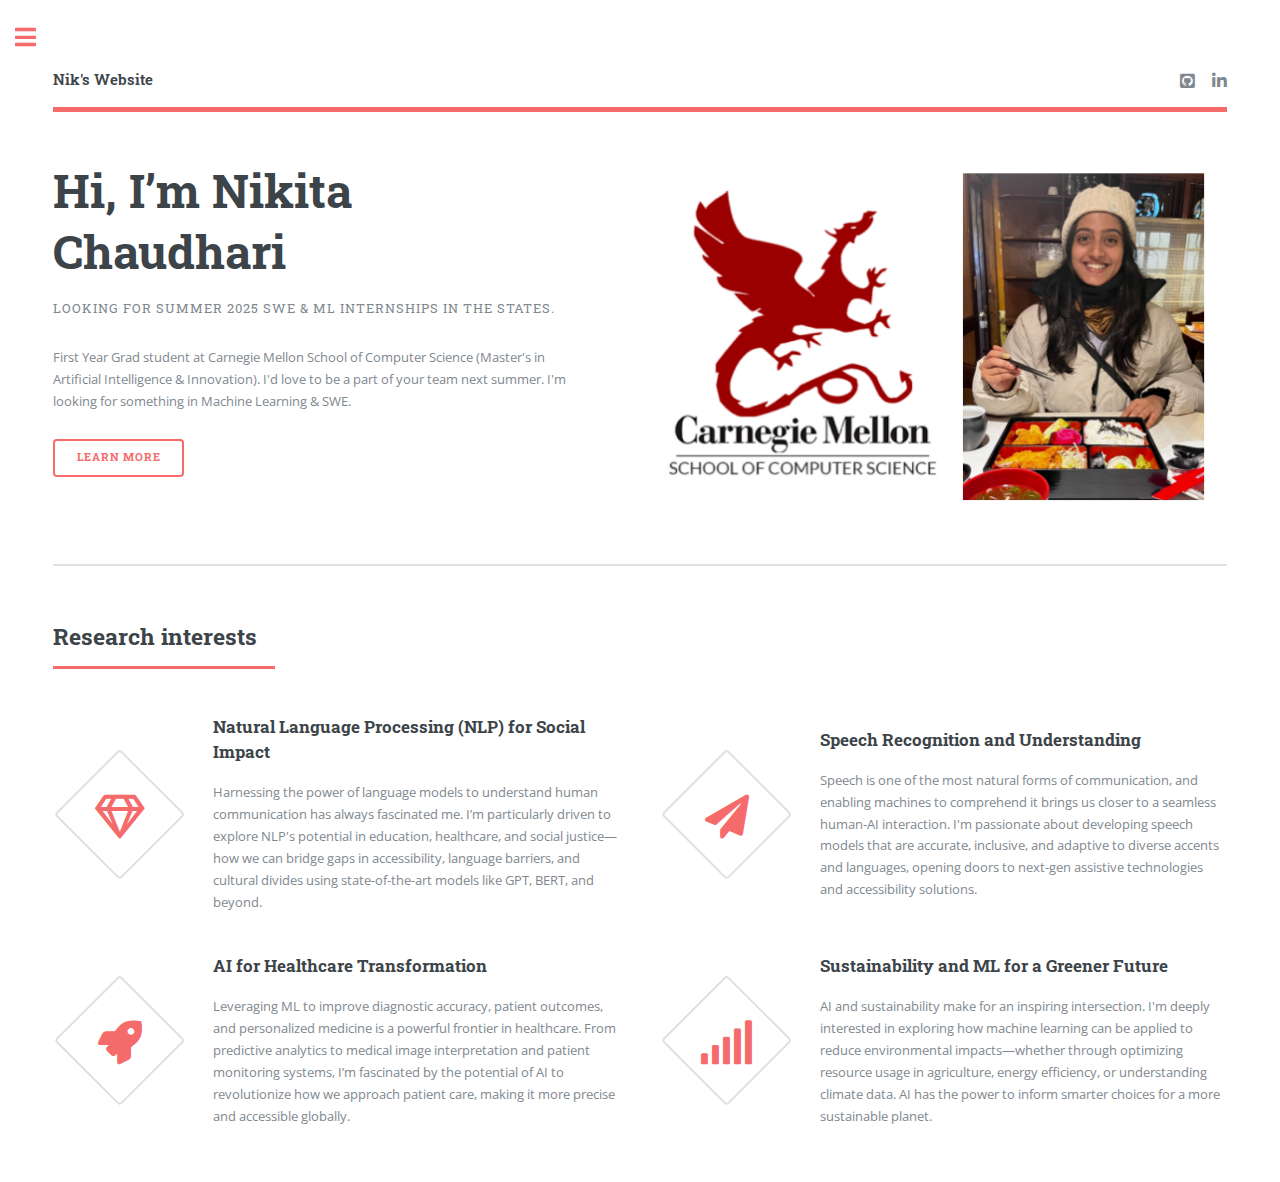
==== index.html @ 12ebeb76 "Update portfolio - add pic, add projects" ====
<!DOCTYPE HTML>

<html>
	<head>
		<title>Nik's Website</title>
		<meta charset="utf-8" />
		<meta name="viewport" content="width=device-width, initial-scale=1, user-scalable=no" />
		<link rel="stylesheet" href="assets/css/main.css" />
	</head>
	<body class="is-preload">

		<!-- Wrapper -->
			<div id="wrapper">

				<!-- Main -->
					<div id="main">
						<div class="inner">

							<!-- Header -->
								<header id="header">
									<a href="index.html" class="logo"><strong>Nik's Website</strong> </a>
									<ul class="icons">
										<!-- <li><a href="#" class="icon brands fa-twitter"><span class="label">Twitter</span></a></li> -->
										<!-- <li><a href="#" class="icon brands fa-facebook-f"><span class="label">Facebook</span></a></li> -->
										<!-- <li><a href="#" class="icon brands fa-snapchat-ghost"><span class="label">Snapchat</span></a></li> -->
										<!-- <li><a href="#" class="icon brands fa-instagram"><span class="label">Instagram</span></a></li> -->
										<li><a href="https://github.com/nikitachaudharicodes" class="icon brands fa-github-square"><span class="label">Github</span></a></li>
										<li><a href="https://www.linkedin.com/in/nikotscha/" class="icon brands fa-linkedin-in"><span class="label">Linkedin</span></a></li>


									</ul>
								</header>

							<!-- Banner -->
								<section id="banner">
									<div class="content">
										<header>
											<h1>Hi, I’m Nikita<br />
											Chaudhari</h1>
											<p>Looking for Summer 2025 SWE & ML Internships in the States. </p>
										</header>
										<p>First Year Grad student at Carnegie Mellon School of Computer Science (Master's in Artificial Intelligence & Innovation).
											I'd love to be a part of your team next summer. I'm looking for something in Machine Learning & SWE.  </p>
										<ul class="actions">
											<li><a href="#" class="button big">Learn More</a></li>
										</ul>
									</div>
									<span class="image object">
										<!-- <img src="images/NikPic.png" alt="" width="30" height="auto" /> -->
										<img src="images/PortfolioPic.png" alt="" width="150" height="auto" />

										<!-- <img src="images/NikPic.png" alt="" /> -->
									</span>
								</section>

							<!-- Section -->
								<section>
									<header class="major">
										<h2>Research interests</h2>
									</header>
									<div class="features">
										<article>
											<span class="icon fa-gem"></span>
											<div class="content">
												<h3>Natural Language Processing (NLP) for Social Impact</h3>
												<p>Harnessing the power of language models to understand human communication has always fascinated me. I’m particularly driven to explore NLP's potential in education, healthcare, and social justice—how we can bridge gaps in accessibility, language barriers, and cultural divides using state-of-the-art models like GPT, BERT, and beyond.</p>
											</div>
										</article>
										<article>
											<span class="icon solid fa-paper-plane"></span>
											<div class="content">
												<h3>Speech Recognition and Understanding</h3>
												<p>Speech is one of the most natural forms of communication, and enabling machines to comprehend it brings us closer to a seamless human-AI interaction. I'm passionate about developing speech models that are accurate, inclusive, and adaptive to diverse accents and languages, opening doors to next-gen assistive technologies and accessibility solutions.</p>
											</div>
										</article>
										<article>
											<span class="icon solid fa-rocket"></span>
											<div class="content">
												<h3>AI for Healthcare Transformation</h3>
												<p>Leveraging ML to improve diagnostic accuracy, patient outcomes, and personalized medicine is a powerful frontier in healthcare. From predictive analytics to medical image interpretation and patient monitoring systems, I’m fascinated by the potential of AI to revolutionize how we approach patient care, making it more precise and accessible globally.</p>
											</div>
										</article>
										<article>
											<span class="icon solid fa-signal"></span>
											<div class="content">
												<h3>Sustainability and ML for a Greener Future</h3>
												<p>AI and sustainability make for an inspiring intersection. I'm deeply interested in exploring how machine learning can be applied to reduce environmental impacts—whether through optimizing resource usage in agriculture, energy efficiency, or understanding climate data. AI has the power to inform smarter choices for a more sustainable planet.
												</p>
											</div>
										</article>
									</div>
								</section>

							<!-- Section -->
<!-- 								<section>
									<header class="major">
										<h2>Ipsum sed dolor</h2>
									</header>
									<div class="posts">
										<article>
											<a href="#" class="image"><img src="images/pic01.jpg" alt="" /></a>
											<h3>Interdum aenean</h3>
											<p>Aenean ornare velit lacus, ac varius enim lorem ullamcorper dolore. Proin aliquam facilisis ante interdum. Sed nulla amet lorem feugiat tempus aliquam.</p>
											<ul class="actions">
												<li><a href="#" class="button">More</a></li>
											</ul>
										</article>
										<article>
											<a href="#" class="image"><img src="images/pic02.jpg" alt="" /></a>
											<h3>Nulla amet dolore</h3>
											<p>Aenean ornare velit lacus, ac varius enim lorem ullamcorper dolore. Proin aliquam facilisis ante interdum. Sed nulla amet lorem feugiat tempus aliquam.</p>
											<ul class="actions">
												<li><a href="#" class="button">More</a></li>
											</ul>
										</article>
										<article>
											<a href="#" class="image"><img src="images/pic03.jpg" alt="" /></a>
											<h3>Tempus ullamcorper</h3>
											<p>Aenean ornare velit lacus, ac varius enim lorem ullamcorper dolore. Proin aliquam facilisis ante interdum. Sed nulla amet lorem feugiat tempus aliquam.</p>
											<ul class="actions">
												<li><a href="#" class="button">More</a></li>
											</ul>
										</article>
										<article>
											<a href="#" class="image"><img src="images/pic04.jpg" alt="" /></a>
											<h3>Sed etiam facilis</h3>
											<p>Aenean ornare velit lacus, ac varius enim lorem ullamcorper dolore. Proin aliquam facilisis ante interdum. Sed nulla amet lorem feugiat tempus aliquam.</p>
											<ul class="actions">
												<li><a href="#" class="button">More</a></li>
											</ul>
										</article>
										<article>
											<a href="#" class="image"><img src="images/pic05.jpg" alt="" /></a>
											<h3>Feugiat lorem aenean</h3>
											<p>Aenean ornare velit lacus, ac varius enim lorem ullamcorper dolore. Proin aliquam facilisis ante interdum. Sed nulla amet lorem feugiat tempus aliquam.</p>
											<ul class="actions">
												<li><a href="#" class="button">More</a></li>
											</ul>
										</article>
										<article>
											<a href="#" class="image"><img src="images/pic06.jpg" alt="" /></a>
											<h3>Amet varius aliquam</h3>
											<p>Aenean ornare velit lacus, ac varius enim lorem ullamcorper dolore. Proin aliquam facilisis ante interdum. Sed nulla amet lorem feugiat tempus aliquam.</p>
											<ul class="actions">
												<li><a href="#" class="button">More</a></li>
											</ul>
										</article>
									</div>
								</section>

						</div>
					</div> -->

				<!-- Sidebar -->
					<div id="sidebar">
						<div class="inner">

							<!-- Search -->
								<section id="search" class="alt">
									<form method="post" action="#">
										<input type="text" name="query" id="query" placeholder="Search" />
									</form>
								</section>

							<!-- Menu -->
								<nav id="menu">
									<header class="major">
										<h2>Menu</h2>
									</header>
									<ul>
										<li><a href="index.html">About Me</a></li>
										<li><a href="generic.html">Research Work & Projects</a></li>
										<!-- <li><a href="elements.html">Personal Life</a></li> -->
<!-- 										<li>
											<span class="opener">Submenu</span>
											<ul>
												<li><a href="#">Lorem Dolor</a></li>
												<li><a href="#">Ipsum Adipiscing</a></li>
												<li><a href="#">Tempus Magna</a></li>
												<li><a href="#">Feugiat Veroeros</a></li>
											</ul>
										</li>
										<li><a href="#">Etiam Dolore</a></li>
										<li><a href="#">Adipiscing</a></li>
										<li>
											<span class="opener">Another Submenu</span>
											<ul>
												<li><a href="#">Lorem Dolor</a></li>
												<li><a href="#">Ipsum Adipiscing</a></li>
												<li><a href="#">Tempus Magna</a></li>
												<li><a href="#">Feugiat Veroeros</a></li>
											</ul>
										</li>
										<li><a href="#">Maximus Erat</a></li>
										<li><a href="#">Sapien Mauris</a></li>
										<li><a href="#">Amet Lacinia</a></li>
									</ul> -->
								</nav>

							<!-- Section -->
<!-- 								<section>
									<header class="major">
										<h2>Ante interdum</h2>
									</header>
									<div class="mini-posts">
										<article>
											<a href="#" class="image"><img src="images/pic07.jpg" alt="" /></a>
											<p>Aenean ornare velit lacus, ac varius enim lorem ullamcorper dolore aliquam.</p>
										</article>
										<article>
											<a href="#" class="image"><img src="images/pic08.jpg" alt="" /></a>
											<p>Aenean ornare velit lacus, ac varius enim lorem ullamcorper dolore aliquam.</p>
										</article>
										<article>
											<a href="#" class="image"><img src="images/pic09.jpg" alt="" /></a>
											<p>Aenean ornare velit lacus, ac varius enim lorem ullamcorper dolore aliquam.</p>
										</article>
									</div>
									<ul class="actions">
										<li><a href="#" class="button">More</a></li>
									</ul>
								</section> -->

							<!-- Section -->
								<section>
									<header class="major">
										<h2>Get in touch</h2>
									</header>
									<p>Please send me an email or call/text my number if you want to discuss work or research opportunities.</p>
									<ul class="contact">
										<li class="icon solid fa-envelope"><a href="#">nikitac@andrew.cmu.edu</a></li>
										<li class="icon solid fa-envelope"><a href="#">nikitarajeevchaudhari26@gmail.com</a></li>
										<li class="icon solid fa-phone">+1 646-276-0416</li>
										<li class="icon solid fa-home">Currently in Pittsburgh, PA, USA! drop me a mail if you're in town and want to meet :D<br />
										</li>
									</ul>
								</section>


						</div>
					</div>

			</div>

		<!-- Scripts -->
			<script src="assets/js/jquery.min.js"></script>
			<script src="assets/js/browser.min.js"></script>
			<script src="assets/js/breakpoints.min.js"></script>
			<script src="assets/js/util.js"></script>
			<script src="assets/js/main.js"></script>

	</body>
</html>
---- assets/css/main.css ----
@import url(fontawesome-all.min.css);
@import url("https://fonts.googleapis.com/css?family=Open+Sans:400,600,400italic,600italic|Roboto+Slab:400,700");
/*
	Editorial by HTML5 UP
	html5up.net | @ajlkn
	Free for personal and commercial use under the CCA 3.0 license (html5up.net/license)
*/
html, body, div, span, applet, object,
iframe, h1, h2, h3, h4, h5, h6, p, blockquote,
pre, a, abbr, acronym, address, big, cite,
code, del, dfn, em, img, ins, kbd, q, s, samp,
small, strike, strong, sub, sup, tt, var, b,
u, i, center, dl, dt, dd, ol, ul, li, fieldset,
form, label, legend, table, caption, tbody,
tfoot, thead, tr, th, td, article, aside,
canvas, details, embed, figure, figcaption,
footer, header, hgroup, menu, nav, output, ruby,
section, summary, time, mark, audio, video {
  margin: 0;
  padding: 0;
  border: 0;
  font-size: 100%;
  font: inherit;
  vertical-align: baseline; }

article, aside, details, figcaption, figure,
footer, header, hgroup, menu, nav, section {
  display: block; }

body {
  line-height: 1; }

ol, ul {
  list-style: none; }

blockquote, q {
  quotes: none; }
  blockquote:before, blockquote:after, q:before, q:after {
    content: '';
    content: none; }

table {
  border-collapse: collapse;
  border-spacing: 0; }

body {
  -webkit-text-size-adjust: none; }

mark {
  background-color: transparent;
  color: inherit; }

input::-moz-focus-inner {
  border: 0;
  padding: 0; }

input, select, textarea {
  -moz-appearance: none;
  -webkit-appearance: none;
  -ms-appearance: none;
  appearance: none; }

/* Basic */
@-ms-viewport {
  width: device-width; }

body {
  -ms-overflow-style: scrollbar; }

@media screen and (max-width: 480px) {
  html, body {
    min-width: 320px; } }

html {
  box-sizing: border-box; }

*, *:before, *:after {
  box-sizing: inherit; }

body {
  background: #ffffff; }
  body.is-preload *, body.is-preload *:before, body.is-preload *:after, body.is-resizing *, body.is-resizing *:before, body.is-resizing *:after {
    -moz-animation: none !important;
    -webkit-animation: none !important;
    -ms-animation: none !important;
    animation: none !important;
    -moz-transition: none !important;
    -webkit-transition: none !important;
    -ms-transition: none !important;
    transition: none !important; }

/* Type */
body, input, select, textarea {
  color: #7f888f;
  font-family: "Open Sans", sans-serif;
  font-size: 13pt;
  font-weight: 400;
  line-height: 1.65; }
  @media screen and (max-width: 1680px) {
    body, input, select, textarea {
      font-size: 11pt; } }
  @media screen and (max-width: 1280px) {
    body, input, select, textarea {
      font-size: 10pt; } }
  @media screen and (max-width: 360px) {
    body, input, select, textarea {
      font-size: 9pt; } }

a {
  -moz-transition: color 0.2s ease-in-out, border-bottom-color 0.2s ease-in-out;
  -webkit-transition: color 0.2s ease-in-out, border-bottom-color 0.2s ease-in-out;
  -ms-transition: color 0.2s ease-in-out, border-bottom-color 0.2s ease-in-out;
  transition: color 0.2s ease-in-out, border-bottom-color 0.2s ease-in-out;
  border-bottom: dotted 1px;
  color: #f56a6a;
  text-decoration: none; }
  a:hover {
    border-bottom-color: #f56a6a;
    color: #f56a6a !important; }
    a:hover strong {
      color: inherit; }

strong, b {
  color: #3d4449;
  font-weight: 600; }

em, i {
  font-style: italic; }

p {
  margin: 0 0 2em 0; }

h1, h2, h3, h4, h5, h6 {
  color: #3d4449;
  font-family: "Roboto Slab", serif;
  font-weight: 700;
  line-height: 1.5;
  margin: 0 0 1em 0; }
  h1 a, h2 a, h3 a, h4 a, h5 a, h6 a {
    color: inherit;
    text-decoration: none;
    border-bottom: 0; }

h1 {
  font-size: 4em;
  margin: 0 0 0.5em 0;
  line-height: 1.3; }

h2 {
  font-size: 1.75em; }

h3 {
  font-size: 1.25em; }

h4 {
  font-size: 1.1em; }

h5 {
  font-size: 0.9em; }

h6 {
  font-size: 0.7em; }

@media screen and (max-width: 1680px) {
  h1 {
    font-size: 3.5em; } }

@media screen and (max-width: 980px) {
  h1 {
    font-size: 3.25em; } }

@media screen and (max-width: 736px) {
  h1 {
    font-size: 2em;
    line-height: 1.4; }
  h2 {
    font-size: 1.5em; } }

sub {
  font-size: 0.8em;
  position: relative;
  top: 0.5em; }

sup {
  font-size: 0.8em;
  position: relative;
  top: -0.5em; }

blockquote {
  border-left: solid 3px rgba(210, 215, 217, 0.75);
  font-style: italic;
  margin: 0 0 2em 0;
  padding: 0.5em 0 0.5em 2em; }

code {
  background: rgba(230, 235, 237, 0.25);
  border-radius: 0.375em;
  border: solid 1px rgba(210, 215, 217, 0.75);
  font-family: "Courier New", monospace;
  font-size: 0.9em;
  margin: 0 0.25em;
  padding: 0.25em 0.65em; }

pre {
  -webkit-overflow-scrolling: touch;
  font-family: "Courier New", monospace;
  font-size: 0.9em;
  margin: 0 0 2em 0; }
  pre code {
    display: block;
    line-height: 1.75;
    padding: 1em 1.5em;
    overflow-x: auto; }

hr {
  border: 0;
  border-bottom: solid 1px rgba(210, 215, 217, 0.75);
  margin: 2em 0; }
  hr.major {
    margin: 3em 0; }

.align-left {
  text-align: left; }

.align-center {
  text-align: center; }

.align-right {
  text-align: right; }

/* Row */
.row {
  display: flex;
  flex-wrap: wrap;
  box-sizing: border-box;
  align-items: stretch; }
  .row > * {
    box-sizing: border-box; }
  .row.gtr-uniform > * > :last-child {
    margin-bottom: 0; }
  .row.aln-left {
    justify-content: flex-start; }
  .row.aln-center {
    justify-content: center; }
  .row.aln-right {
    justify-content: flex-end; }
  .row.aln-top {
    align-items: flex-start; }
  .row.aln-middle {
    align-items: center; }
  .row.aln-bottom {
    align-items: flex-end; }
  .row > .imp {
    order: -1; }
  .row > .col-1 {
    width: 8.33333%; }
  .row > .off-1 {
    margin-left: 8.33333%; }
  .row > .col-2 {
    width: 16.66667%; }
  .row > .off-2 {
    margin-left: 16.66667%; }
  .row > .col-3 {
    width: 25%; }
  .row > .off-3 {
    margin-left: 25%; }
  .row > .col-4 {
    width: 33.33333%; }
  .row > .off-4 {
    margin-left: 33.33333%; }
  .row > .col-5 {
    width: 41.66667%; }
  .row > .off-5 {
    margin-left: 41.66667%; }
  .row > .col-6 {
    width: 50%; }
  .row > .off-6 {
    margin-left: 50%; }
  .row > .col-7 {
    width: 58.33333%; }
  .row > .off-7 {
    margin-left: 58.33333%; }
  .row > .col-8 {
    width: 66.66667%; }
  .row > .off-8 {
    margin-left: 66.66667%; }
  .row > .col-9 {
    width: 75%; }
  .row > .off-9 {
    margin-left: 75%; }
  .row > .col-10 {
    width: 83.33333%; }
  .row > .off-10 {
    margin-left: 83.33333%; }
  .row > .col-11 {
    width: 91.66667%; }
  .row > .off-11 {
    margin-left: 91.66667%; }
  .row > .col-12 {
    width: 100%; }
  .row > .off-12 {
    margin-left: 100%; }
  .row.gtr-0 {
    margin-top: 0;
    margin-left: 0em; }
    .row.gtr-0 > * {
      padding: 0 0 0 0em; }
    .row.gtr-0.gtr-uniform {
      margin-top: 0em; }
      .row.gtr-0.gtr-uniform > * {
        padding-top: 0em; }
  .row.gtr-25 {
    margin-top: 0;
    margin-left: -0.375em; }
    .row.gtr-25 > * {
      padding: 0 0 0 0.375em; }
    .row.gtr-25.gtr-uniform {
      margin-top: -0.375em; }
      .row.gtr-25.gtr-uniform > * {
        padding-top: 0.375em; }
  .row.gtr-50 {
    margin-top: 0;
    margin-left: -0.75em; }
    .row.gtr-50 > * {
      padding: 0 0 0 0.75em; }
    .row.gtr-50.gtr-uniform {
      margin-top: -0.75em; }
      .row.gtr-50.gtr-uniform > * {
        padding-top: 0.75em; }
  .row {
    margin-top: 0;
    margin-left: -1.5em; }
    .row > * {
      padding: 0 0 0 1.5em; }
    .row.gtr-uniform {
      margin-top: -1.5em; }
      .row.gtr-uniform > * {
        padding-top: 1.5em; }
  .row.gtr-150 {
    margin-top: 0;
    margin-left: -2.25em; }
    .row.gtr-150 > * {
      padding: 0 0 0 2.25em; }
    .row.gtr-150.gtr-uniform {
      margin-top: -2.25em; }
      .row.gtr-150.gtr-uniform > * {
        padding-top: 2.25em; }
  .row.gtr-200 {
    margin-top: 0;
    margin-left: -3em; }
    .row.gtr-200 > * {
      padding: 0 0 0 3em; }
    .row.gtr-200.gtr-uniform {
      margin-top: -3em; }
      .row.gtr-200.gtr-uniform > * {
        padding-top: 3em; }
  @media screen and (max-width: 1680px) {
    .row {
      display: flex;
      flex-wrap: wrap;
      box-sizing: border-box;
      align-items: stretch; }
      .row > * {
        box-sizing: border-box; }
      .row.gtr-uniform > * > :last-child {
        margin-bottom: 0; }
      .row.aln-left {
        justify-content: flex-start; }
      .row.aln-center {
        justify-content: center; }
      .row.aln-right {
        justify-content: flex-end; }
      .row.aln-top {
        align-items: flex-start; }
      .row.aln-middle {
        align-items: center; }
      .row.aln-bottom {
        align-items: flex-end; }
      .row > .imp-xlarge {
        order: -1; }
      .row > .col-1-xlarge {
        width: 8.33333%; }
      .row > .off-1-xlarge {
        margin-left: 8.33333%; }
      .row > .col-2-xlarge {
        width: 16.66667%; }
      .row > .off-2-xlarge {
        margin-left: 16.66667%; }
      .row > .col-3-xlarge {
        width: 25%; }
      .row > .off-3-xlarge {
        margin-left: 25%; }
      .row > .col-4-xlarge {
        width: 33.33333%; }
      .row > .off-4-xlarge {
        margin-left: 33.33333%; }
      .row > .col-5-xlarge {
        width: 41.66667%; }
      .row > .off-5-xlarge {
        margin-left: 41.66667%; }
      .row > .col-6-xlarge {
        width: 50%; }
      .row > .off-6-xlarge {
        margin-left: 50%; }
      .row > .col-7-xlarge {
        width: 58.33333%; }
      .row > .off-7-xlarge {
        margin-left: 58.33333%; }
      .row > .col-8-xlarge {
        width: 66.66667%; }
      .row > .off-8-xlarge {
        margin-left: 66.66667%; }
      .row > .col-9-xlarge {
        width: 75%; }
      .row > .off-9-xlarge {
        margin-left: 75%; }
      .row > .col-10-xlarge {
        width: 83.33333%; }
      .row > .off-10-xlarge {
        margin-left: 83.33333%; }
      .row > .col-11-xlarge {
        width: 91.66667%; }
      .row > .off-11-xlarge {
        margin-left: 91.66667%; }
      .row > .col-12-xlarge {
        width: 100%; }
      .row > .off-12-xlarge {
        margin-left: 100%; }
      .row.gtr-0 {
        margin-top: 0;
        margin-left: 0em; }
        .row.gtr-0 > * {
          padding: 0 0 0 0em; }
        .row.gtr-0.gtr-uniform {
          margin-top: 0em; }
          .row.gtr-0.gtr-uniform > * {
            padding-top: 0em; }
      .row.gtr-25 {
        margin-top: 0;
        margin-left: -0.375em; }
        .row.gtr-25 > * {
          padding: 0 0 0 0.375em; }
        .row.gtr-25.gtr-uniform {
          margin-top: -0.375em; }
          .row.gtr-25.gtr-uniform > * {
            padding-top: 0.375em; }
      .row.gtr-50 {
        margin-top: 0;
        margin-left: -0.75em; }
        .row.gtr-50 > * {
          padding: 0 0 0 0.75em; }
        .row.gtr-50.gtr-uniform {
          margin-top: -0.75em; }
          .row.gtr-50.gtr-uniform > * {
            padding-top: 0.75em; }
      .row {
        margin-top: 0;
        margin-left: -1.5em; }
        .row > * {
          padding: 0 0 0 1.5em; }
        .row.gtr-uniform {
          margin-top: -1.5em; }
          .row.gtr-uniform > * {
            padding-top: 1.5em; }
      .row.gtr-150 {
        margin-top: 0;
        margin-left: -2.25em; }
        .row.gtr-150 > * {
          padding: 0 0 0 2.25em; }
        .row.gtr-150.gtr-uniform {
          margin-top: -2.25em; }
          .row.gtr-150.gtr-uniform > * {
            padding-top: 2.25em; }
      .row.gtr-200 {
        margin-top: 0;
        margin-left: -3em; }
        .row.gtr-200 > * {
          padding: 0 0 0 3em; }
        .row.gtr-200.gtr-uniform {
          margin-top: -3em; }
          .row.gtr-200.gtr-uniform > * {
            padding-top: 3em; } }
  @media screen and (max-width: 1280px) {
    .row {
      display: flex;
      flex-wrap: wrap;
      box-sizing: border-box;
      align-items: stretch; }
      .row > * {
        box-sizing: border-box; }
      .row.gtr-uniform > * > :last-child {
        margin-bottom: 0; }
      .row.aln-left {
        justify-content: flex-start; }
      .row.aln-center {
        justify-content: center; }
      .row.aln-right {
        justify-content: flex-end; }
      .row.aln-top {
        align-items: flex-start; }
      .row.aln-middle {
        align-items: center; }
      .row.aln-bottom {
        align-items: flex-end; }
      .row > .imp-large {
        order: -1; }
      .row > .col-1-large {
        width: 8.33333%; }
      .row > .off-1-large {
        margin-left: 8.33333%; }
      .row > .col-2-large {
        width: 16.66667%; }
      .row > .off-2-large {
        margin-left: 16.66667%; }
      .row > .col-3-large {
        width: 25%; }
      .row > .off-3-large {
        margin-left: 25%; }
      .row > .col-4-large {
        width: 33.33333%; }
      .row > .off-4-large {
        margin-left: 33.33333%; }
      .row > .col-5-large {
        width: 41.66667%; }
      .row > .off-5-large {
        margin-left: 41.66667%; }
      .row > .col-6-large {
        width: 50%; }
      .row > .off-6-large {
        margin-left: 50%; }
      .row > .col-7-large {
        width: 58.33333%; }
      .row > .off-7-large {
        margin-left: 58.33333%; }
      .row > .col-8-large {
        width: 66.66667%; }
      .row > .off-8-large {
        margin-left: 66.66667%; }
      .row > .col-9-large {
        width: 75%; }
      .row > .off-9-large {
        margin-left: 75%; }
      .row > .col-10-large {
        width: 83.33333%; }
      .row > .off-10-large {
        margin-left: 83.33333%; }
      .row > .col-11-large {
        width: 91.66667%; }
      .row > .off-11-large {
        margin-left: 91.66667%; }
      .row > .col-12-large {
        width: 100%; }
      .row > .off-12-large {
        margin-left: 100%; }
      .row.gtr-0 {
        margin-top: 0;
        margin-left: 0em; }
        .row.gtr-0 > * {
          padding: 0 0 0 0em; }
        .row.gtr-0.gtr-uniform {
          margin-top: 0em; }
          .row.gtr-0.gtr-uniform > * {
            padding-top: 0em; }
      .row.gtr-25 {
        margin-top: 0;
        margin-left: -0.375em; }
        .row.gtr-25 > * {
          padding: 0 0 0 0.375em; }
        .row.gtr-25.gtr-uniform {
          margin-top: -0.375em; }
          .row.gtr-25.gtr-uniform > * {
            padding-top: 0.375em; }
      .row.gtr-50 {
        margin-top: 0;
        margin-left: -0.75em; }
        .row.gtr-50 > * {
          padding: 0 0 0 0.75em; }
        .row.gtr-50.gtr-uniform {
          margin-top: -0.75em; }
          .row.gtr-50.gtr-uniform > * {
            padding-top: 0.75em; }
      .row {
        margin-top: 0;
        margin-left: -1.5em; }
        .row > * {
          padding: 0 0 0 1.5em; }
        .row.gtr-uniform {
          margin-top: -1.5em; }
          .row.gtr-uniform > * {
            padding-top: 1.5em; }
      .row.gtr-150 {
        margin-top: 0;
        margin-left: -2.25em; }
        .row.gtr-150 > * {
          padding: 0 0 0 2.25em; }
        .row.gtr-150.gtr-uniform {
          margin-top: -2.25em; }
          .row.gtr-150.gtr-uniform > * {
            padding-top: 2.25em; }
      .row.gtr-200 {
        margin-top: 0;
        margin-left: -3em; }
        .row.gtr-200 > * {
          padding: 0 0 0 3em; }
        .row.gtr-200.gtr-uniform {
          margin-top: -3em; }
          .row.gtr-200.gtr-uniform > * {
            padding-top: 3em; } }
  @media screen and (max-width: 980px) {
    .row {
      display: flex;
      flex-wrap: wrap;
      box-sizing: border-box;
      align-items: stretch; }
      .row > * {
        box-sizing: border-box; }
      .row.gtr-uniform > * > :last-child {
        margin-bottom: 0; }
      .row.aln-left {
        justify-content: flex-start; }
      .row.aln-center {
        justify-content: center; }
      .row.aln-right {
        justify-content: flex-end; }
      .row.aln-top {
        align-items: flex-start; }
      .row.aln-middle {
        align-items: center; }
      .row.aln-bottom {
        align-items: flex-end; }
      .row > .imp-medium {
        order: -1; }
      .row > .col-1-medium {
        width: 8.33333%; }
      .row > .off-1-medium {
        margin-left: 8.33333%; }
      .row > .col-2-medium {
        width: 16.66667%; }
      .row > .off-2-medium {
        margin-left: 16.66667%; }
      .row > .col-3-medium {
        width: 25%; }
      .row > .off-3-medium {
        margin-left: 25%; }
      .row > .col-4-medium {
        width: 33.33333%; }
      .row > .off-4-medium {
        margin-left: 33.33333%; }
      .row > .col-5-medium {
        width: 41.66667%; }
      .row > .off-5-medium {
        margin-left: 41.66667%; }
      .row > .col-6-medium {
        width: 50%; }
      .row > .off-6-medium {
        margin-left: 50%; }
      .row > .col-7-medium {
        width: 58.33333%; }
      .row > .off-7-medium {
        margin-left: 58.33333%; }
      .row > .col-8-medium {
        width: 66.66667%; }
      .row > .off-8-medium {
        margin-left: 66.66667%; }
      .row > .col-9-medium {
        width: 75%; }
      .row > .off-9-medium {
        margin-left: 75%; }
      .row > .col-10-medium {
        width: 83.33333%; }
      .row > .off-10-medium {
        margin-left: 83.33333%; }
      .row > .col-11-medium {
        width: 91.66667%; }
      .row > .off-11-medium {
        margin-left: 91.66667%; }
      .row > .col-12-medium {
        width: 100%; }
      .row > .off-12-medium {
        margin-left: 100%; }
      .row.gtr-0 {
        margin-top: 0;
        margin-left: 0em; }
        .row.gtr-0 > * {
          padding: 0 0 0 0em; }
        .row.gtr-0.gtr-uniform {
          margin-top: 0em; }
          .row.gtr-0.gtr-uniform > * {
            padding-top: 0em; }
      .row.gtr-25 {
        margin-top: 0;
        margin-left: -0.375em; }
        .row.gtr-25 > * {
          padding: 0 0 0 0.375em; }
        .row.gtr-25.gtr-uniform {
          margin-top: -0.375em; }
          .row.gtr-25.gtr-uniform > * {
            padding-top: 0.375em; }
      .row.gtr-50 {
        margin-top: 0;
        margin-left: -0.75em; }
        .row.gtr-50 > * {
          padding: 0 0 0 0.75em; }
        .row.gtr-50.gtr-uniform {
          margin-top: -0.75em; }
          .row.gtr-50.gtr-uniform > * {
            padding-top: 0.75em; }
      .row {
        margin-top: 0;
        margin-left: -1.5em; }
        .row > * {
          padding: 0 0 0 1.5em; }
        .row.gtr-uniform {
          margin-top: -1.5em; }
          .row.gtr-uniform > * {
            padding-top: 1.5em; }
      .row.gtr-150 {
        margin-top: 0;
        margin-left: -2.25em; }
        .row.gtr-150 > * {
          padding: 0 0 0 2.25em; }
        .row.gtr-150.gtr-uniform {
          margin-top: -2.25em; }
          .row.gtr-150.gtr-uniform > * {
            padding-top: 2.25em; }
      .row.gtr-200 {
        margin-top: 0;
        margin-left: -3em; }
        .row.gtr-200 > * {
          padding: 0 0 0 3em; }
        .row.gtr-200.gtr-uniform {
          margin-top: -3em; }
          .row.gtr-200.gtr-uniform > * {
            padding-top: 3em; } }
  @media screen and (max-width: 736px) {
    .row {
      display: flex;
      flex-wrap: wrap;
      box-sizing: border-box;
      align-items: stretch; }
      .row > * {
        box-sizing: border-box; }
      .row.gtr-uniform > * > :last-child {
        margin-bottom: 0; }
      .row.aln-left {
        justify-content: flex-start; }
      .row.aln-center {
        justify-content: center; }
      .row.aln-right {
        justify-content: flex-end; }
      .row.aln-top {
        align-items: flex-start; }
      .row.aln-middle {
        align-items: center; }
      .row.aln-bottom {
        align-items: flex-end; }
      .row > .imp-small {
        order: -1; }
      .row > .col-1-small {
        width: 8.33333%; }
      .row > .off-1-small {
        margin-left: 8.33333%; }
      .row > .col-2-small {
        width: 16.66667%; }
      .row > .off-2-small {
        margin-left: 16.66667%; }
      .row > .col-3-small {
        width: 25%; }
      .row > .off-3-small {
        margin-left: 25%; }
      .row > .col-4-small {
        width: 33.33333%; }
      .row > .off-4-small {
        margin-left: 33.33333%; }
      .row > .col-5-small {
        width: 41.66667%; }
      .row > .off-5-small {
        margin-left: 41.66667%; }
      .row > .col-6-small {
        width: 50%; }
      .row > .off-6-small {
        margin-left: 50%; }
      .row > .col-7-small {
        width: 58.33333%; }
      .row > .off-7-small {
        margin-left: 58.33333%; }
      .row > .col-8-small {
        width: 66.66667%; }
      .row > .off-8-small {
        margin-left: 66.66667%; }
      .row > .col-9-small {
        width: 75%; }
      .row > .off-9-small {
        margin-left: 75%; }
      .row > .col-10-small {
        width: 83.33333%; }
      .row > .off-10-small {
        margin-left: 83.33333%; }
      .row > .col-11-small {
        width: 91.66667%; }
      .row > .off-11-small {
        margin-left: 91.66667%; }
      .row > .col-12-small {
        width: 100%; }
      .row > .off-12-small {
        margin-left: 100%; }
      .row.gtr-0 {
        margin-top: 0;
        margin-left: 0em; }
        .row.gtr-0 > * {
          padding: 0 0 0 0em; }
        .row.gtr-0.gtr-uniform {
          margin-top: 0em; }
          .row.gtr-0.gtr-uniform > * {
            padding-top: 0em; }
      .row.gtr-25 {
        margin-top: 0;
        margin-left: -0.375em; }
        .row.gtr-25 > * {
          padding: 0 0 0 0.375em; }
        .row.gtr-25.gtr-uniform {
          margin-top: -0.375em; }
          .row.gtr-25.gtr-uniform > * {
            padding-top: 0.375em; }
      .row.gtr-50 {
        margin-top: 0;
        margin-left: -0.75em; }
        .row.gtr-50 > * {
          padding: 0 0 0 0.75em; }
        .row.gtr-50.gtr-uniform {
          margin-top: -0.75em; }
          .row.gtr-50.gtr-uniform > * {
            padding-top: 0.75em; }
      .row {
        margin-top: 0;
        margin-left: -1.5em; }
        .row > * {
          padding: 0 0 0 1.5em; }
        .row.gtr-uniform {
          margin-top: -1.5em; }
          .row.gtr-uniform > * {
            padding-top: 1.5em; }
      .row.gtr-150 {
        margin-top: 0;
        margin-left: -2.25em; }
        .row.gtr-150 > * {
          padding: 0 0 0 2.25em; }
        .row.gtr-150.gtr-uniform {
          margin-top: -2.25em; }
          .row.gtr-150.gtr-uniform > * {
            padding-top: 2.25em; }
      .row.gtr-200 {
        margin-top: 0;
        margin-left: -3em; }
        .row.gtr-200 > * {
          padding: 0 0 0 3em; }
        .row.gtr-200.gtr-uniform {
          margin-top: -3em; }
          .row.gtr-200.gtr-uniform > * {
            padding-top: 3em; } }
  @media screen and (max-width: 480px) {
    .row {
      display: flex;
      flex-wrap: wrap;
      box-sizing: border-box;
      align-items: stretch; }
      .row > * {
        box-sizing: border-box; }
      .row.gtr-uniform > * > :last-child {
        margin-bottom: 0; }
      .row.aln-left {
        justify-content: flex-start; }
      .row.aln-center {
        justify-content: center; }
      .row.aln-right {
        justify-content: flex-end; }
      .row.aln-top {
        align-items: flex-start; }
      .row.aln-middle {
        align-items: center; }
      .row.aln-bottom {
        align-items: flex-end; }
      .row > .imp-xsmall {
        order: -1; }
      .row > .col-1-xsmall {
        width: 8.33333%; }
      .row > .off-1-xsmall {
        margin-left: 8.33333%; }
      .row > .col-2-xsmall {
        width: 16.66667%; }
      .row > .off-2-xsmall {
        margin-left: 16.66667%; }
      .row > .col-3-xsmall {
        width: 25%; }
      .row > .off-3-xsmall {
        margin-left: 25%; }
      .row > .col-4-xsmall {
        width: 33.33333%; }
      .row > .off-4-xsmall {
        margin-left: 33.33333%; }
      .row > .col-5-xsmall {
        width: 41.66667%; }
      .row > .off-5-xsmall {
        margin-left: 41.66667%; }
      .row > .col-6-xsmall {
        width: 50%; }
      .row > .off-6-xsmall {
        margin-left: 50%; }
      .row > .col-7-xsmall {
        width: 58.33333%; }
      .row > .off-7-xsmall {
        margin-left: 58.33333%; }
      .row > .col-8-xsmall {
        width: 66.66667%; }
      .row > .off-8-xsmall {
        margin-left: 66.66667%; }
      .row > .col-9-xsmall {
        width: 75%; }
      .row > .off-9-xsmall {
        margin-left: 75%; }
      .row > .col-10-xsmall {
        width: 83.33333%; }
      .row > .off-10-xsmall {
        margin-left: 83.33333%; }
      .row > .col-11-xsmall {
        width: 91.66667%; }
      .row > .off-11-xsmall {
        margin-left: 91.66667%; }
      .row > .col-12-xsmall {
        width: 100%; }
      .row > .off-12-xsmall {
        margin-left: 100%; }
      .row.gtr-0 {
        margin-top: 0;
        margin-left: 0em; }
        .row.gtr-0 > * {
          padding: 0 0 0 0em; }
        .row.gtr-0.gtr-uniform {
          margin-top: 0em; }
          .row.gtr-0.gtr-uniform > * {
            padding-top: 0em; }
      .row.gtr-25 {
        margin-top: 0;
        margin-left: -0.375em; }
        .row.gtr-25 > * {
          padding: 0 0 0 0.375em; }
        .row.gtr-25.gtr-uniform {
          margin-top: -0.375em; }
          .row.gtr-25.gtr-uniform > * {
            padding-top: 0.375em; }
      .row.gtr-50 {
        margin-top: 0;
        margin-left: -0.75em; }
        .row.gtr-50 > * {
          padding: 0 0 0 0.75em; }
        .row.gtr-50.gtr-uniform {
          margin-top: -0.75em; }
          .row.gtr-50.gtr-uniform > * {
            padding-top: 0.75em; }
      .row {
        margin-top: 0;
        margin-left: -1.5em; }
        .row > * {
          padding: 0 0 0 1.5em; }
        .row.gtr-uniform {
          margin-top: -1.5em; }
          .row.gtr-uniform > * {
            padding-top: 1.5em; }
      .row.gtr-150 {
        margin-top: 0;
        margin-left: -2.25em; }
        .row.gtr-150 > * {
          padding: 0 0 0 2.25em; }
        .row.gtr-150.gtr-uniform {
          margin-top: -2.25em; }
          .row.gtr-150.gtr-uniform > * {
            padding-top: 2.25em; }
      .row.gtr-200 {
        margin-top: 0;
        margin-left: -3em; }
        .row.gtr-200 > * {
          padding: 0 0 0 3em; }
        .row.gtr-200.gtr-uniform {
          margin-top: -3em; }
          .row.gtr-200.gtr-uniform > * {
            padding-top: 3em; } }

/* Section/Article */
section.special, article.special {
  text-align: center; }

header p {
  font-family: "Roboto Slab", serif;
  font-size: 1em;
  font-weight: 400;
  letter-spacing: 0.075em;
  margin-top: -0.5em;
  text-transform: uppercase; }

header.major > :last-child {
  border-bottom: solid 3px #f56a6a;
  display: inline-block;
  margin: 0 0 2em 0;
  padding: 0 0.75em 0.5em 0; }

header.main > :last-child {
  margin: 0 0 1em 0; }

/* Form */
form {
  margin: 0 0 2em 0; }

label {
  color: #3d4449;
  display: block;
  font-size: 0.9em;
  font-weight: 600;
  margin: 0 0 1em 0; }

input[type="text"],
input[type="password"],
input[type="email"],
input[type="tel"],
input[type="search"],
input[type="url"],
select,
textarea {
  -moz-appearance: none;
  -webkit-appearance: none;
  -ms-appearance: none;
  appearance: none;
  background: #ffffff;
  border-radius: 0.375em;
  border: none;
  border: solid 1px rgba(210, 215, 217, 0.75);
  color: inherit;
  display: block;
  outline: 0;
  padding: 0 1em;
  text-decoration: none;
  width: 100%; }
  input[type="text"]:invalid,
  input[type="password"]:invalid,
  input[type="email"]:invalid,
  input[type="tel"]:invalid,
  input[type="search"]:invalid,
  input[type="url"]:invalid,
  select:invalid,
  textarea:invalid {
    box-shadow: none; }
  input[type="text"]:focus,
  input[type="password"]:focus,
  input[type="email"]:focus,
  input[type="tel"]:focus,
  input[type="search"]:focus,
  input[type="url"]:focus,
  select:focus,
  textarea:focus {
    border-color: #f56a6a;
    box-shadow: 0 0 0 1px #f56a6a; }

select {
  background-image: url("data:image/svg+xml;charset=utf8,%3Csvg xmlns='http://www.w3.org/2000/svg' width='40' height='40' preserveAspectRatio='none' viewBox='0 0 40 40'%3E%3Cpath d='M9.4,12.3l10.4,10.4l10.4-10.4c0.2-0.2,0.5-0.4,0.9-0.4c0.3,0,0.6,0.1,0.9,0.4l3.3,3.3c0.2,0.2,0.4,0.5,0.4,0.9 c0,0.4-0.1,0.6-0.4,0.9L20.7,31.9c-0.2,0.2-0.5,0.4-0.9,0.4c-0.3,0-0.6-0.1-0.9-0.4L4.3,17.3c-0.2-0.2-0.4-0.5-0.4-0.9 c0-0.4,0.1-0.6,0.4-0.9l3.3-3.3c0.2-0.2,0.5-0.4,0.9-0.4S9.1,12.1,9.4,12.3z' fill='rgba(210, 215, 217, 0.75)' /%3E%3C/svg%3E");
  background-size: 1.25em;
  background-repeat: no-repeat;
  background-position: calc(100% - 1em) center;
  height: 2.75em;
  padding-right: 2.75em;
  text-overflow: ellipsis; }
  select option {
    color: #3d4449;
    background: #ffffff; }
  select:focus::-ms-value {
    background-color: transparent; }
  select::-ms-expand {
    display: none; }

input[type="text"],
input[type="password"],
input[type="email"],
input[type="tel"],
input[type="search"],
input[type="url"],
select {
  height: 2.75em; }

textarea {
  padding: 0.75em 1em; }

input[type="checkbox"],
input[type="radio"] {
  -moz-appearance: none;
  -webkit-appearance: none;
  -ms-appearance: none;
  appearance: none;
  display: block;
  float: left;
  margin-right: -2em;
  opacity: 0;
  width: 1em;
  z-index: -1; }
  input[type="checkbox"] + label,
  input[type="radio"] + label {
    text-decoration: none;
    color: #7f888f;
    cursor: pointer;
    display: inline-block;
    font-size: 1em;
    font-weight: 400;
    padding-left: 2.4em;
    padding-right: 0.75em;
    position: relative; }
    input[type="checkbox"] + label:before,
    input[type="radio"] + label:before {
      -moz-osx-font-smoothing: grayscale;
      -webkit-font-smoothing: antialiased;
      display: inline-block;
      font-style: normal;
      font-variant: normal;
      text-rendering: auto;
      line-height: 1;
      text-transform: none !important;
      font-family: 'Font Awesome 5 Free';
      font-weight: 900; }
    input[type="checkbox"] + label:before,
    input[type="radio"] + label:before {
      background: #ffffff;
      border-radius: 0.375em;
      border: solid 1px rgba(210, 215, 217, 0.75);
      content: '';
      display: inline-block;
      font-size: 0.8em;
      height: 2.0625em;
      left: 0;
      line-height: 2.0625em;
      position: absolute;
      text-align: center;
      top: 0;
      width: 2.0625em; }
  input[type="checkbox"]:checked + label:before,
  input[type="radio"]:checked + label:before {
    background: #3d4449;
    border-color: #3d4449;
    color: #ffffff;
    content: '\f00c'; }
  input[type="checkbox"]:focus + label:before,
  input[type="radio"]:focus + label:before {
    border-color: #f56a6a;
    box-shadow: 0 0 0 1px #f56a6a; }

input[type="checkbox"] + label:before {
  border-radius: 0.375em; }

input[type="radio"] + label:before {
  border-radius: 100%; }

::-webkit-input-placeholder {
  color: #9fa3a6 !important;
  opacity: 1.0; }

:-moz-placeholder {
  color: #9fa3a6 !important;
  opacity: 1.0; }

::-moz-placeholder {
  color: #9fa3a6 !important;
  opacity: 1.0; }

:-ms-input-placeholder {
  color: #9fa3a6 !important;
  opacity: 1.0; }

/* Box */
.box {
  border-radius: 0.375em;
  border: solid 1px rgba(210, 215, 217, 0.75);
  margin-bottom: 2em;
  padding: 1.5em; }
  .box > :last-child,
  .box > :last-child > :last-child,
  .box > :last-child > :last-child > :last-child {
    margin-bottom: 0; }
  .box.alt {
    border: 0;
    border-radius: 0;
    padding: 0; }

/* Icon */
.icon {
  text-decoration: none;
  border-bottom: none;
  position: relative; }
  .icon:before {
    -moz-osx-font-smoothing: grayscale;
    -webkit-font-smoothing: antialiased;
    display: inline-block;
    font-style: normal;
    font-variant: normal;
    text-rendering: auto;
    line-height: 1;
    text-transform: none !important;
    font-family: 'Font Awesome 5 Free';
    font-weight: 400; }
  .icon > .label {
    display: none; }
  .icon:before {
    line-height: inherit; }
  .icon.solid:before {
    font-weight: 900; }
  .icon.brands:before {
    font-family: 'Font Awesome 5 Brands'; }

/* Image */
.image {
  border-radius: 0.375em;
  border: 0;
  display: inline-block;
  position: relative; }
  .image img {
    border-radius: 0.375em;
    display: block; }
  .image.left, .image.right {
    max-width: 40%; }
    .image.left img, .image.right img {
      width: 100%; }
  .image.left {
    float: left;
    padding: 0 1.5em 1em 0;
    top: 0.25em; }
  .image.right {
    float: right;
    padding: 0 0 1em 1.5em;
    top: 0.25em; }
  .image.fit {
    display: block;
    margin: 0 0 2em 0;
    width: 100%; }
    .image.fit img {
      width: 100%; }
  .image.main {
    display: block;
    margin: 0 0 3em 0;
    width: 100%; }
    .image.main img {
      width: 100%; }

a.image {
  overflow: hidden; }
  a.image img {
    -moz-transition: -moz-transform 0.2s ease;
    -webkit-transition: -webkit-transform 0.2s ease;
    -ms-transition: -ms-transform 0.2s ease;
    transition: transform 0.2s ease; }
  a.image:hover img {
    -moz-transform: scale(1.075);
    -webkit-transform: scale(1.075);
    -ms-transform: scale(1.075);
    transform: scale(1.075); }

/* List */
ol {
  list-style: decimal;
  margin: 0 0 2em 0;
  padding-left: 1.25em; }
  ol li {
    padding-left: 0.25em; }

ul {
  list-style: disc;
  margin: 0 0 2em 0;
  padding-left: 1em; }
  ul li {
    padding-left: 0.5em; }
  ul.alt {
    list-style: none;
    padding-left: 0; }
    ul.alt li {
      border-top: solid 1px rgba(210, 215, 217, 0.75);
      padding: 0.5em 0; }
      ul.alt li:first-child {
        border-top: 0;
        padding-top: 0; }

dl {
  margin: 0 0 2em 0; }
  dl dt {
    display: block;
    font-weight: 600;
    margin: 0 0 1em 0; }
  dl dd {
    margin-left: 2em; }

/* Actions */
ul.actions {
  display: -moz-flex;
  display: -webkit-flex;
  display: -ms-flex;
  display: flex;
  cursor: default;
  list-style: none;
  margin-left: -1em;
  padding-left: 0; }
  ul.actions li {
    padding: 0 0 0 1em;
    vertical-align: middle; }
  ul.actions.special {
    -moz-justify-content: center;
    -webkit-justify-content: center;
    -ms-justify-content: center;
    justify-content: center;
    width: 100%;
    margin-left: 0; }
    ul.actions.special li:first-child {
      padding-left: 0; }
  ul.actions.stacked {
    -moz-flex-direction: column;
    -webkit-flex-direction: column;
    -ms-flex-direction: column;
    flex-direction: column;
    margin-left: 0; }
    ul.actions.stacked li {
      padding: 1.3em 0 0 0; }
      ul.actions.stacked li:first-child {
        padding-top: 0; }
  ul.actions.fit {
    width: calc(100% + 1em); }
    ul.actions.fit li {
      -moz-flex-grow: 1;
      -webkit-flex-grow: 1;
      -ms-flex-grow: 1;
      flex-grow: 1;
      -moz-flex-shrink: 1;
      -webkit-flex-shrink: 1;
      -ms-flex-shrink: 1;
      flex-shrink: 1;
      width: 100%; }
      ul.actions.fit li > * {
        width: 100%; }
    ul.actions.fit.stacked {
      width: 100%; }

/* Icons */
ul.icons {
  cursor: default;
  list-style: none;
  padding-left: 0; }
  ul.icons li {
    display: inline-block;
    padding: 0 1em 0 0; }
    ul.icons li:last-child {
      padding-right: 0; }
    ul.icons li .icon {
      color: inherit; }
      ul.icons li .icon:before {
        font-size: 1.25em; }

/* Contact */
ul.contact {
  list-style: none;
  padding: 0; }
  ul.contact li {
    text-decoration: none;
    border-top: solid 1px rgba(210, 215, 217, 0.75);
    margin: 1.5em 0 0 0;
    padding: 1.5em 0 0 3em;
    position: relative; }
    ul.contact li:before {
      -moz-osx-font-smoothing: grayscale;
      -webkit-font-smoothing: antialiased;
      display: inline-block;
      font-style: normal;
      font-variant: normal;
      text-rendering: auto;
      line-height: 1;
      text-transform: none !important;
      font-family: 'Font Awesome 5 Free';
      font-weight: 400; }
    ul.contact li:before {
      color: #f56a6a;
      display: inline-block;
      font-size: 1.5em;
      height: 1.125em;
      left: 0;
      line-height: 1.125em;
      position: absolute;
      text-align: center;
      top: 1em;
      width: 1.5em; }
    ul.contact li:first-child {
      border-top: 0;
      margin-top: 0;
      padding-top: 0; }
      ul.contact li:first-child:before {
        top: 0; }
    ul.contact li a {
      color: inherit; }

/* Pagination */
ul.pagination {
  cursor: default;
  list-style: none;
  padding-left: 0; }
  ul.pagination li {
    display: inline-block;
    padding-left: 0;
    vertical-align: middle; }
    ul.pagination li > .page {
      -moz-transition: background-color 0.2s ease-in-out, color 0.2s ease-in-out;
      -webkit-transition: background-color 0.2s ease-in-out, color 0.2s ease-in-out;
      -ms-transition: background-color 0.2s ease-in-out, color 0.2s ease-in-out;
      transition: background-color 0.2s ease-in-out, color 0.2s ease-in-out;
      border-bottom: 0;
      border-radius: 0.375em;
      display: inline-block;
      font-size: 0.8em;
      font-weight: 600;
      height: 2em;
      line-height: 2em;
      margin: 0 0.125em;
      min-width: 2em;
      padding: 0 0.5em;
      text-align: center; }
      ul.pagination li > .page.active {
        background-color: #f56a6a;
        color: #ffffff !important; }
        ul.pagination li > .page.active:hover {
          background-color: #f67878; }
        ul.pagination li > .page.active:active {
          background-color: #f45c5c; }
    ul.pagination li:first-child {
      padding-right: 0.75em; }
    ul.pagination li:last-child {
      padding-left: 0.75em; }
  @media screen and (max-width: 480px) {
    ul.pagination li:nth-child(n+2):nth-last-child(n+2) {
      display: none; }
    ul.pagination li:first-child {
      padding-right: 0; } }

/* Table */
.table-wrapper {
  -webkit-overflow-scrolling: touch;
  overflow-x: auto; }

table {
  margin: 0 0 2em 0;
  width: 100%; }
  table tbody tr {
    border: solid 1px rgba(210, 215, 217, 0.75);
    border-left: 0;
    border-right: 0; }
    table tbody tr:nth-child(2n + 1) {
      background-color: rgba(230, 235, 237, 0.25); }
  table td {
    padding: 0.75em 0.75em; }
  table th {
    color: #3d4449;
    font-size: 0.9em;
    font-weight: 600;
    padding: 0 0.75em 0.75em 0.75em;
    text-align: left; }
  table thead {
    border-bottom: solid 2px rgba(210, 215, 217, 0.75); }
  table tfoot {
    border-top: solid 2px rgba(210, 215, 217, 0.75); }
  table.alt {
    border-collapse: separate; }
    table.alt tbody tr td {
      border: solid 1px rgba(210, 215, 217, 0.75);
      border-left-width: 0;
      border-top-width: 0; }
      table.alt tbody tr td:first-child {
        border-left-width: 1px; }
    table.alt tbody tr:first-child td {
      border-top-width: 1px; }
    table.alt thead {
      border-bottom: 0; }
    table.alt tfoot {
      border-top: 0; }

/* Button */
input[type="submit"],
input[type="reset"],
input[type="button"],
button,
.button {
  -moz-appearance: none;
  -webkit-appearance: none;
  -ms-appearance: none;
  appearance: none;
  -moz-transition: background-color 0.2s ease-in-out, color 0.2s ease-in-out;
  -webkit-transition: background-color 0.2s ease-in-out, color 0.2s ease-in-out;
  -ms-transition: background-color 0.2s ease-in-out, color 0.2s ease-in-out;
  transition: background-color 0.2s ease-in-out, color 0.2s ease-in-out;
  background-color: transparent;
  border-radius: 0.375em;
  border: 0;
  box-shadow: inset 0 0 0 2px #f56a6a;
  color: #f56a6a !important;
  cursor: pointer;
  display: inline-block;
  font-family: "Roboto Slab", serif;
  font-size: 0.8em;
  font-weight: 700;
  height: 3.5em;
  letter-spacing: 0.075em;
  line-height: 3.5em;
  padding: 0 2.25em;
  text-align: center;
  text-decoration: none;
  text-transform: uppercase;
  white-space: nowrap; }
  input[type="submit"]:hover,
  input[type="reset"]:hover,
  input[type="button"]:hover,
  button:hover,
  .button:hover {
    background-color: rgba(245, 106, 106, 0.05); }
  input[type="submit"]:active,
  input[type="reset"]:active,
  input[type="button"]:active,
  button:active,
  .button:active {
    background-color: rgba(245, 106, 106, 0.15); }
  input[type="submit"].icon:before,
  input[type="reset"].icon:before,
  input[type="button"].icon:before,
  button.icon:before,
  .button.icon:before {
    margin-right: 0.5em; }
  input[type="submit"].fit,
  input[type="reset"].fit,
  input[type="button"].fit,
  button.fit,
  .button.fit {
    width: 100%; }
  input[type="submit"].small,
  input[type="reset"].small,
  input[type="button"].small,
  button.small,
  .button.small {
    font-size: 0.6em; }
  input[type="submit"].large,
  input[type="reset"].large,
  input[type="button"].large,
  button.large,
  .button.large {
    font-size: 1em;
    height: 3.65em;
    line-height: 3.65em; }
  input[type="submit"].primary,
  input[type="reset"].primary,
  input[type="button"].primary,
  button.primary,
  .button.primary {
    background-color: #f56a6a;
    box-shadow: none;
    color: #ffffff !important; }
    input[type="submit"].primary:hover,
    input[type="reset"].primary:hover,
    input[type="button"].primary:hover,
    button.primary:hover,
    .button.primary:hover {
      background-color: #f67878; }
    input[type="submit"].primary:active,
    input[type="reset"].primary:active,
    input[type="button"].primary:active,
    button.primary:active,
    .button.primary:active {
      background-color: #f45c5c; }
  input[type="submit"].disabled, input[type="submit"]:disabled,
  input[type="reset"].disabled,
  input[type="reset"]:disabled,
  input[type="button"].disabled,
  input[type="button"]:disabled,
  button.disabled,
  button:disabled,
  .button.disabled,
  .button:disabled {
    pointer-events: none;
    opacity: 0.25; }

/* Mini Posts */
.mini-posts article {
  border-top: solid 1px rgba(210, 215, 217, 0.75);
  margin-top: 2em;
  padding-top: 2em; }
  .mini-posts article .image {
    display: block;
    margin: 0 0 1.5em 0; }
    .mini-posts article .image img {
      display: block;
      width: 100%; }
  .mini-posts article:first-child {
    border-top: 0;
    margin-top: 0;
    padding-top: 0; }

/* Features */
.features {
  display: -moz-flex;
  display: -webkit-flex;
  display: -ms-flex;
  display: flex;
  -moz-flex-wrap: wrap;
  -webkit-flex-wrap: wrap;
  -ms-flex-wrap: wrap;
  flex-wrap: wrap;
  margin: 0 0 2em -3em;
  width: calc(100% + 3em); }
  .features article {
    -moz-align-items: center;
    -webkit-align-items: center;
    -ms-align-items: center;
    align-items: center;
    display: -moz-flex;
    display: -webkit-flex;
    display: -ms-flex;
    display: flex;
    margin: 0 0 3em 3em;
    position: relative;
    width: calc(50% - 3em); }
    .features article:nth-child(2n - 1) {
      margin-right: 1.5em; }
    .features article:nth-child(2n) {
      margin-left: 1.5em; }
    .features article:nth-last-child(1), .features article:nth-last-child(2) {
      margin-bottom: 0; }
    .features article .icon {
      -moz-flex-grow: 0;
      -webkit-flex-grow: 0;
      -ms-flex-grow: 0;
      flex-grow: 0;
      -moz-flex-shrink: 0;
      -webkit-flex-shrink: 0;
      -ms-flex-shrink: 0;
      flex-shrink: 0;
      display: block;
      height: 10em;
      line-height: 10em;
      margin: 0 2em 0 0;
      text-align: center;
      width: 10em; }
      .features article .icon:before {
        color: #f56a6a;
        font-size: 2.75rem;
        position: relative;
        top: 0.05em; }
      .features article .icon:after {
        -moz-transform: rotate(45deg);
        -webkit-transform: rotate(45deg);
        -ms-transform: rotate(45deg);
        transform: rotate(45deg);
        border-radius: 0.25rem;
        border: solid 2px rgba(210, 215, 217, 0.75);
        content: '';
        display: block;
        height: 7em;
        left: 50%;
        margin: -3.5em 0 0 -3.5em;
        position: absolute;
        top: 50%;
        width: 7em; }
    .features article .content {
      -moz-flex-grow: 1;
      -webkit-flex-grow: 1;
      -ms-flex-grow: 1;
      flex-grow: 1;
      -moz-flex-shrink: 1;
      -webkit-flex-shrink: 1;
      -ms-flex-shrink: 1;
      flex-shrink: 1;
      width: 100%; }
      .features article .content > :last-child {
        margin-bottom: 0; }
  @media screen and (max-width: 980px) {
    .features {
      margin: 0 0 2em 0;
      width: 100%; }
      .features article {
        margin: 0 0 3em 0;
        width: 100%; }
        .features article:nth-child(2n - 1) {
          margin-right: 0; }
        .features article:nth-child(2n) {
          margin-left: 0; }
        .features article:nth-last-child(1), .features article:nth-last-child(2) {
          margin-bottom: 3em; }
        .features article:last-child {
          margin-bottom: 0; }
        .features article .icon {
          height: 8em;
          line-height: 8em;
          width: 8em; }
          .features article .icon:before {
            font-size: 2.25rem; }
          .features article .icon:after {
            height: 6em;
            margin: -3em 0 0 -3em;
            width: 6em; } }
  @media screen and (max-width: 480px) {
    .features article {
      -moz-flex-direction: column;
      -webkit-flex-direction: column;
      -ms-flex-direction: column;
      flex-direction: column;
      -moz-align-items: -moz-flex-start;
      -webkit-align-items: -webkit-flex-start;
      -ms-align-items: -ms-flex-start;
      align-items: flex-start; }
      .features article .icon {
        height: 6em;
        line-height: 6em;
        margin: 0 0 1.5em 0;
        width: 6em; }
        .features article .icon:before {
          font-size: 1.5rem; }
        .features article .icon:after {
          height: 4em;
          margin: -2em 0 0 -2em;
          width: 4em; } }
  @media screen and (max-width: 480px) {
    .features article .icon:before {
      font-size: 1.25rem; } }

/* Posts */
.posts {
  display: -moz-flex;
  display: -webkit-flex;
  display: -ms-flex;
  display: flex;
  -moz-flex-wrap: wrap;
  -webkit-flex-wrap: wrap;
  -ms-flex-wrap: wrap;
  flex-wrap: wrap;
  margin: 0 0 2em -6em;
  width: calc(100% + 6em); }
  .posts article {
    -moz-flex-grow: 0;
    -webkit-flex-grow: 0;
    -ms-flex-grow: 0;
    flex-grow: 0;
    -moz-flex-shrink: 1;
    -webkit-flex-shrink: 1;
    -ms-flex-shrink: 1;
    flex-shrink: 1;
    margin: 0 0 6em 6em;
    position: relative;
    width: calc(33.33333% - 6em); }
    .posts article:before {
      background: rgba(210, 215, 217, 0.75);
      content: '';
      display: block;
      height: calc(100% + 6em);
      left: -3em;
      position: absolute;
      top: 0;
      width: 1px; }
    .posts article:after {
      background: rgba(210, 215, 217, 0.75);
      bottom: -3em;
      content: '';
      display: block;
      height: 1px;
      position: absolute;
      right: 0;
      width: calc(100% + 6em); }
    .posts article > :last-child {
      margin-bottom: 0; }
    .posts article .image {
      display: block;
      margin: 0 0 2em 0; }
      .posts article .image img {
        display: block;
        width: 100%; }
  @media screen and (min-width: 1681px) {
    .posts article:nth-child(3n + 1):before {
      display: none; }
    .posts article:nth-child(3n + 1):after {
      width: 100%; }
    .posts article:nth-last-child(1), .posts article:nth-last-child(2), .posts article:nth-last-child(3) {
      margin-bottom: 0; }
      .posts article:nth-last-child(1):before, .posts article:nth-last-child(2):before, .posts article:nth-last-child(3):before {
        height: 100%; }
      .posts article:nth-last-child(1):after, .posts article:nth-last-child(2):after, .posts article:nth-last-child(3):after {
        display: none; } }
  @media screen and (max-width: 1680px) {
    .posts article {
      width: calc(50% - 6em); }
      .posts article:nth-last-child(3) {
        margin-bottom: 6em; } }
  @media screen and (min-width: 481px) and (max-width: 1680px) {
    .posts article:nth-child(2n + 1):before {
      display: none; }
    .posts article:nth-child(2n + 1):after {
      width: 100%; }
    .posts article:nth-last-child(1), .posts article:nth-last-child(2) {
      margin-bottom: 0; }
      .posts article:nth-last-child(1):before, .posts article:nth-last-child(2):before {
        height: 100%; }
      .posts article:nth-last-child(1):after, .posts article:nth-last-child(2):after {
        display: none; } }
  @media screen and (max-width: 736px) {
    .posts {
      margin: 0 0 2em -4.5em;
      width: calc(100% + 4.5em); }
      .posts article {
        margin: 0 0 4.5em 4.5em;
        width: calc(50% - 4.5em); }
        .posts article:before {
          height: calc(100% + 4.5em);
          left: -2.25em; }
        .posts article:after {
          bottom: -2.25em;
          width: calc(100% + 4.5em); }
        .posts article:nth-last-child(3) {
          margin-bottom: 4.5em; } }
  @media screen and (max-width: 480px) {
    .posts {
      margin: 0 0 2em 0;
      width: 100%; }
      .posts article {
        margin: 0 0 4.5em 0;
        width: 100%; }
        .posts article:before {
          display: none; }
        .posts article:after {
          width: 100%; }
        .posts article:last-child {
          margin-bottom: 0; }
          .posts article:last-child:after {
            display: none; } }

/* Wrapper */
#wrapper {
  display: -moz-flex;
  display: -webkit-flex;
  display: -ms-flex;
  display: flex;
  -moz-flex-direction: row-reverse;
  -webkit-flex-direction: row-reverse;
  -ms-flex-direction: row-reverse;
  flex-direction: row-reverse;
  min-height: 100vh; }

/* Main */
#main {
  -moz-flex-grow: 1;
  -webkit-flex-grow: 1;
  -ms-flex-grow: 1;
  flex-grow: 1;
  -moz-flex-shrink: 1;
  -webkit-flex-shrink: 1;
  -ms-flex-shrink: 1;
  flex-shrink: 1;
  width: 100%; }
  #main > .inner {
    padding: 0 6em 0.1em 6em ;
    margin: 0 auto;
    max-width: 110em; }
    #main > .inner > section {
      padding: 6em 0 4em 0 ;
      border-top: solid 2px rgba(210, 215, 217, 0.75); }
      #main > .inner > section:first-of-type {
        border-top: 0 !important; }
  @media screen and (max-width: 1680px) {
    #main > .inner {
      padding: 0 5em 0.1em 5em ; }
      #main > .inner > section {
        padding: 5em 0 3em 0 ; } }
  @media screen and (max-width: 1280px) {
    #main > .inner {
      padding: 0 4em 0.1em 4em ; }
      #main > .inner > section {
        padding: 4em 0 2em 0 ; } }
  @media screen and (max-width: 736px) {
    #main > .inner {
      padding: 0 2em 0.1em 2em ; }
      #main > .inner > section {
        padding: 3em 0 1em 0 ; } }

/* Sidebar */
#search form {
  text-decoration: none;
  position: relative; }
  #search form:before {
    -moz-osx-font-smoothing: grayscale;
    -webkit-font-smoothing: antialiased;
    display: inline-block;
    font-style: normal;
    font-variant: normal;
    text-rendering: auto;
    line-height: 1;
    text-transform: none !important;
    font-family: 'Font Awesome 5 Free';
    font-weight: 900; }
  #search form:before {
    -moz-transform: scaleX(-1);
    -webkit-transform: scaleX(-1);
    -ms-transform: scaleX(-1);
    transform: scaleX(-1);
    color: #7f888f;
    content: '\f002';
    cursor: default;
    display: block;
    font-size: 1.5em;
    height: 2em;
    line-height: 2em;
    opacity: 0.325;
    position: absolute;
    right: 0;
    text-align: center;
    top: 0;
    width: 2em; }
  #search form input[type="text"] {
    padding-right: 2.75em; }

#sidebar {
  -moz-flex-grow: 0;
  -webkit-flex-grow: 0;
  -ms-flex-grow: 0;
  flex-grow: 0;
  -moz-flex-shrink: 0;
  -webkit-flex-shrink: 0;
  -ms-flex-shrink: 0;
  flex-shrink: 0;
  -moz-transition: margin-left 0.5s ease, box-shadow 0.5s ease;
  -webkit-transition: margin-left 0.5s ease, box-shadow 0.5s ease;
  -ms-transition: margin-left 0.5s ease, box-shadow 0.5s ease;
  transition: margin-left 0.5s ease, box-shadow 0.5s ease;
  background-color: #f5f6f7;
  font-size: 0.9em;
  position: relative;
  width: 26em; }
  #sidebar h2 {
    font-size: 1.38889em; }
  #sidebar > .inner {
    padding: 2.22222em 2.22222em 2.44444em 2.22222em ;
    position: relative;
    width: 26em; }
    #sidebar > .inner > * {
      border-bottom: solid 2px rgba(210, 215, 217, 0.75);
      margin: 0 0 3.5em 0;
      padding: 0 0 3.5em 0; }
      #sidebar > .inner > * > :last-child {
        margin-bottom: 0; }
      #sidebar > .inner > *:last-child {
        border-bottom: 0;
        margin-bottom: 0;
        padding-bottom: 0; }
    #sidebar > .inner > .alt {
      background-color: #eff1f2;
      border-bottom: 0;
      margin: -2.22222em 0 4.44444em -2.22222em;
      padding: 2.22222em;
      width: calc(100% + 4.44444em); }
  #sidebar .toggle {
    text-decoration: none;
    -moz-transition: left 0.5s ease;
    -webkit-transition: left 0.5s ease;
    -ms-transition: left 0.5s ease;
    transition: left 0.5s ease;
    -webkit-tap-highlight-color: rgba(255, 255, 255, 0);
    border: 0;
    display: block;
    height: 7.5em;
    left: 26em;
    line-height: 7.5em;
    outline: 0;
    overflow: hidden;
    position: absolute;
    text-align: center;
    text-indent: -15em;
    white-space: nowrap;
    top: 0;
    width: 6em;
    z-index: 10000; }
    #sidebar .toggle:before {
      -moz-osx-font-smoothing: grayscale;
      -webkit-font-smoothing: antialiased;
      display: inline-block;
      font-style: normal;
      font-variant: normal;
      text-rendering: auto;
      line-height: 1;
      text-transform: none !important;
      font-family: 'Font Awesome 5 Free';
      font-weight: 900; }
    #sidebar .toggle:before {
      content: '\f0c9';
      font-size: 2rem;
      height: inherit;
      left: 0;
      line-height: inherit;
      position: absolute;
      text-indent: 0;
      top: 0;
      width: inherit; }
  #sidebar.inactive {
    margin-left: -26em; }
  @media screen and (max-width: 1680px) {
    #sidebar {
      width: 24em; }
      #sidebar > .inner {
        padding: 1.66667em 1.66667em 1.33333em 1.66667em ;
        width: 24em; }
        #sidebar > .inner > .alt {
          margin: -1.66667em 0 3.33333em -1.66667em;
          padding: 1.66667em;
          width: calc(100% + 3.33333em); }
      #sidebar .toggle {
        height: 6.25em;
        left: 24em;
        line-height: 6.25em;
        text-indent: 5em;
        width: 5em; }
        #sidebar .toggle:before {
          font-size: 1.5rem; }
      #sidebar.inactive {
        margin-left: -24em; } }
  @media screen and (max-width: 1280px) {
    #sidebar {
      box-shadow: 0 0 5em 0 rgba(0, 0, 0, 0.175);
      height: 100%;
      left: 0;
      position: fixed;
      top: 0;
      z-index: 10000; }
      #sidebar.inactive {
        box-shadow: none; }
      #sidebar > .inner {
        -webkit-overflow-scrolling: touch;
        height: 100%;
        left: 0;
        overflow-x: hidden;
        overflow-y: auto;
        position: absolute;
        top: 0; }
        #sidebar > .inner:after {
          content: '';
          display: block;
          height: 4em;
          width: 100%; }
      #sidebar .toggle {
        text-indent: 6em;
        width: 6em; }
        #sidebar .toggle:before {
          font-size: 1.5rem;
          margin-left: -0.4375em; }
      body.is-preload #sidebar {
        display: none; } }
  @media screen and (max-width: 736px) {
    #sidebar .toggle {
      text-indent: 7.25em;
      width: 7.25em; }
      #sidebar .toggle:before {
        color: #7f888f;
        margin-left: -0.0625em;
        margin-top: -0.25em;
        font-size: 1.1rem;
        z-index: 1; }
      #sidebar .toggle:after {
        background: rgba(222, 225, 226, 0.75);
        border-radius: 0.375em;
        content: '';
        height: 3.5em;
        left: 1em;
        position: absolute;
        top: 1em;
        width: 5em; } }

/* Header */
#header {
  display: -moz-flex;
  display: -webkit-flex;
  display: -ms-flex;
  display: flex;
  border-bottom: solid 5px #f56a6a;
  padding: 6em 0 1em 0;
  position: relative; }
  #header > * {
    -moz-flex: 1;
    -webkit-flex: 1;
    -ms-flex: 1;
    flex: 1;
    margin-bottom: 0; }
  #header .logo {
    border-bottom: 0;
    color: inherit;
    font-family: "Roboto Slab", serif;
    font-size: 1.125em; }
  #header .icons {
    text-align: right; }
  @media screen and (max-width: 1680px) {
    #header {
      padding-top: 5em; } }
  @media screen and (max-width: 736px) {
    #header {
      padding-top: 6.5em; }
      #header .logo {
        font-size: 1.25em;
        margin: 0; }
      #header .icons {
        height: 5em;
        line-height: 5em;
        position: absolute;
        right: -0.5em;
        top: 0; } }

/* Banner */
#banner {
  padding: 6em 0 4em 0 ;
  display: -moz-flex;
  display: -webkit-flex;
  display: -ms-flex;
  display: flex; }
  #banner h1 {
    margin-top: -0.125em; }
  #banner .content {
    -moz-flex-grow: 1;
    -webkit-flex-grow: 1;
    -ms-flex-grow: 1;
    flex-grow: 1;
    -moz-flex-shrink: 1;
    -webkit-flex-shrink: 1;
    -ms-flex-shrink: 1;
    flex-shrink: 1;
    width: 100%; }
  #banner .image {
    -moz-flex-grow: 0;
    -webkit-flex-grow: 0;
    -ms-flex-grow: 0;
    flex-grow: 0;
    -moz-flex-shrink: 0;
    -webkit-flex-shrink: 0;
    -ms-flex-shrink: 0;
    flex-shrink: 0;
    display: block;
    margin: 0 0 2em 4em;
    width: 50%; }
    #banner .image img {
      height: auto;
      -moz-object-fit: cover;
      -webkit-object-fit: cover;
      -ms-object-fit: cover;
      object-fit: cover;
      -moz-object-position: center;
      -webkit-object-position: center;
      -ms-object-position: center;
      object-position: center;
      width: 100%; 
    }
  @media screen and (orientation: portrait) {
    #banner {
      -moz-flex-direction: column-reverse;
      -webkit-flex-direction: column-reverse;
      -ms-flex-direction: column-reverse;
      flex-direction: column-reverse; }
      #banner h1 br {
        display: none; }
      #banner .content {
        -moz-flex-grow: 0;
        -webkit-flex-grow: 0;
        -ms-flex-grow: 0;
        flex-grow: 0;
        -moz-flex-shrink: 0;
        -webkit-flex-shrink: 0;
        -ms-flex-shrink: 0;
        flex-shrink: 0;
        width: 100%; }
      #banner .image {
        -moz-flex-grow: 0;
        -webkit-flex-grow: 0;
        -ms-flex-grow: 0;
        flex-grow: 0;
        -moz-flex-shrink: 0;
        -webkit-flex-shrink: 0;
        -ms-flex-shrink: 0;
        flex-shrink: 0;
        margin: 0 0 4em 0;
        height: 25em;
        max-height: 50vh;
        min-height: 18em;
        width: 100%; } }
  @media screen and (orientation: portrait) and (max-width: 480px) {
    #banner .image {
      max-height: 35vh; } }

/* Footer */
#footer .copyright {
  color: #9fa3a6;
  font-size: 0.9em; }
  #footer .copyright a {
    color: inherit; }

/* Menu */
#menu ul {
  -moz-user-select: none;
  -webkit-user-select: none;
  -ms-user-select: none;
  user-select: none;
  color: #3d4449;
  font-family: "Roboto Slab", serif;
  font-weight: 400;
  letter-spacing: 0.075em;
  list-style: none;
  margin-bottom: 0;
  padding: 0;
  text-transform: uppercase; }
  #menu ul a, #menu ul span {
    border-bottom: 0;
    color: inherit;
    cursor: pointer;
    display: block;
    font-size: 0.9em;
    padding: 0.625em 0; }
    #menu ul a:hover, #menu ul span:hover {
      color: #f56a6a; }
    #menu ul a.opener, #menu ul span.opener {
      -moz-transition: color 0.2s ease-in-out;
      -webkit-transition: color 0.2s ease-in-out;
      -ms-transition: color 0.2s ease-in-out;
      transition: color 0.2s ease-in-out;
      text-decoration: none;
      -webkit-tap-highlight-color: rgba(255, 255, 255, 0);
      position: relative; }
      #menu ul a.opener:before, #menu ul span.opener:before {
        -moz-osx-font-smoothing: grayscale;
        -webkit-font-smoothing: antialiased;
        display: inline-block;
        font-style: normal;
        font-variant: normal;
        text-rendering: auto;
        line-height: 1;
        text-transform: none !important;
        font-family: 'Font Awesome 5 Free';
        font-weight: 900; }
      #menu ul a.opener:before, #menu ul span.opener:before {
        -moz-transition: color 0.2s ease-in-out, -moz-transform 0.2s ease-in-out;
        -webkit-transition: color 0.2s ease-in-out, -webkit-transform 0.2s ease-in-out;
        -ms-transition: color 0.2s ease-in-out, -ms-transform 0.2s ease-in-out;
        transition: color 0.2s ease-in-out, transform 0.2s ease-in-out;
        color: #9fa3a6;
        content: '\f078';
        position: absolute;
        right: 0; }
      #menu ul a.opener:hover:before, #menu ul span.opener:hover:before {
        color: #f56a6a; }
      #menu ul a.opener.active + ul, #menu ul span.opener.active + ul {
        display: block; }
      #menu ul a.opener.active:before, #menu ul span.opener.active:before {
        -moz-transform: rotate(-180deg);
        -webkit-transform: rotate(-180deg);
        -ms-transform: rotate(-180deg);
        transform: rotate(-180deg); }

#menu > ul > li {
  border-top: solid 1px rgba(210, 215, 217, 0.75);
  margin: 0.5em 0 0 0;
  padding: 0.5em 0 0 0; }
  #menu > ul > li > ul {
    color: #9fa3a6;
    display: none;
    margin: 0.5em 0 1.5em 0;
    padding-left: 1em; }
    #menu > ul > li > ul a, #menu > ul > li > ul span {
      font-size: 0.8em; }
    #menu > ul > li > ul > li {
      margin: 0.125em 0 0 0;
      padding: 0.125em 0 0 0; }
  #menu > ul > li:first-child {
    border-top: 0;
    margin-top: 0;
    padding-top: 0; }
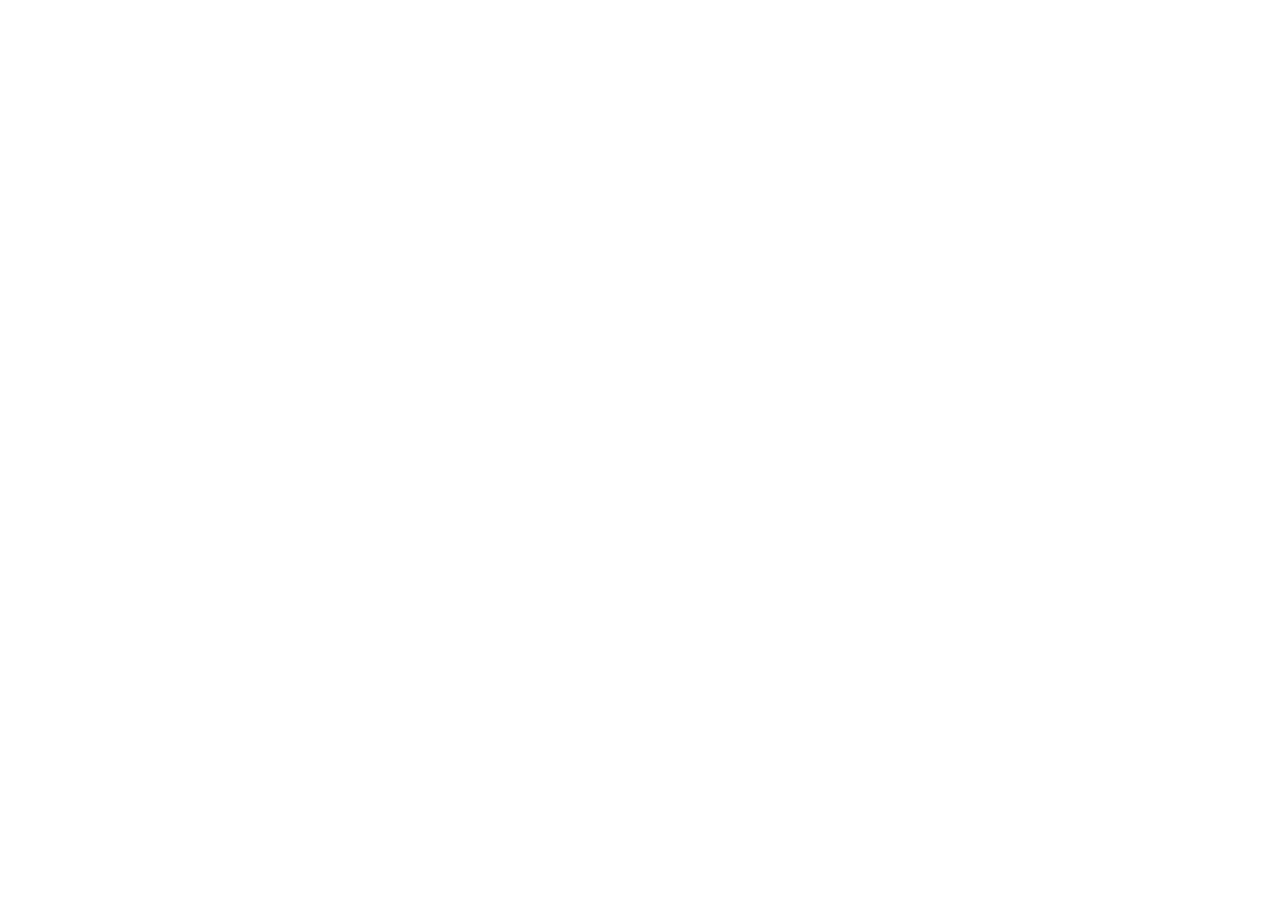
==== commit 456d90a5: "try canva" ====
--- a/index.html
+++ b/index.html
@@ -1,253 +1,14 @@
-<!DOCTYPE HTML>
-
-<html>
-	<head>
-		<title>Nik's Website</title>
-		<meta charset="utf-8" />
-		<meta name="viewport" content="width=device-width, initial-scale=1, user-scalable=no" />
-		<link rel="stylesheet" href="assets/css/main.css" />
-	</head>
-	<body class="is-preload">
-
-		<!-- Wrapper -->
-			<div id="wrapper">
-
-				<!-- Main -->
-					<div id="main">
-						<div class="inner">
-
-							<!-- Header -->
-								<header id="header">
-									<a href="index.html" class="logo"><strong>Nik's Website</strong> </a>
-									<ul class="icons">
-										<!-- <li><a href="#" class="icon brands fa-twitter"><span class="label">Twitter</span></a></li> -->
-										<!-- <li><a href="#" class="icon brands fa-facebook-f"><span class="label">Facebook</span></a></li> -->
-										<!-- <li><a href="#" class="icon brands fa-snapchat-ghost"><span class="label">Snapchat</span></a></li> -->
-										<!-- <li><a href="#" class="icon brands fa-instagram"><span class="label">Instagram</span></a></li> -->
-										<li><a href="https://github.com/nikitachaudharicodes" class="icon brands fa-github-square"><span class="label">Github</span></a></li>
-										<li><a href="https://www.linkedin.com/in/nikotscha/" class="icon brands fa-linkedin-in"><span class="label">Linkedin</span></a></li>
-
-
-									</ul>
-								</header>
-
-							<!-- Banner -->
-								<section id="banner">
-									<div class="content">
-										<header>
-											<h1>Hi, I’m Nikita<br />
-											Chaudhari</h1>
-											<p>Looking for Summer 2025 SWE & ML Internships in the States. </p>
-										</header>
-										<p>First Year Grad student at Carnegie Mellon School of Computer Science (Master's in Artificial Intelligence & Innovation).
-											I'd love to be a part of your team next summer. I'm looking for something in Machine Learning & SWE.  </p>
-										<ul class="actions">
-											<li><a href="#" class="button big">Learn More</a></li>
-										</ul>
-									</div>
-									<span class="image object">
-										<!-- <img src="images/NikPic.png" alt="" width="30" height="auto" /> -->
-										<img src="images/PortfolioPic.png" alt="" width="150" height="auto" />
-
-										<!-- <img src="images/NikPic.png" alt="" /> -->
-									</span>
-								</section>
-
-							<!-- Section -->
-								<section>
-									<header class="major">
-										<h2>Research interests</h2>
-									</header>
-									<div class="features">
-										<article>
-											<span class="icon fa-gem"></span>
-											<div class="content">
-												<h3>Natural Language Processing (NLP) for Social Impact</h3>
-												<p>Harnessing the power of language models to understand human communication has always fascinated me. I’m particularly driven to explore NLP's potential in education, healthcare, and social justice—how we can bridge gaps in accessibility, language barriers, and cultural divides using state-of-the-art models like GPT, BERT, and beyond.</p>
-											</div>
-										</article>
-										<article>
-											<span class="icon solid fa-paper-plane"></span>
-											<div class="content">
-												<h3>Speech Recognition and Understanding</h3>
-												<p>Speech is one of the most natural forms of communication, and enabling machines to comprehend it brings us closer to a seamless human-AI interaction. I'm passionate about developing speech models that are accurate, inclusive, and adaptive to diverse accents and languages, opening doors to next-gen assistive technologies and accessibility solutions.</p>
-											</div>
-										</article>
-										<article>
-											<span class="icon solid fa-rocket"></span>
-											<div class="content">
-												<h3>AI for Healthcare Transformation</h3>
-												<p>Leveraging ML to improve diagnostic accuracy, patient outcomes, and personalized medicine is a powerful frontier in healthcare. From predictive analytics to medical image interpretation and patient monitoring systems, I’m fascinated by the potential of AI to revolutionize how we approach patient care, making it more precise and accessible globally.</p>
-											</div>
-										</article>
-										<article>
-											<span class="icon solid fa-signal"></span>
-											<div class="content">
-												<h3>Sustainability and ML for a Greener Future</h3>
-												<p>AI and sustainability make for an inspiring intersection. I'm deeply interested in exploring how machine learning can be applied to reduce environmental impacts—whether through optimizing resource usage in agriculture, energy efficiency, or understanding climate data. AI has the power to inform smarter choices for a more sustainable planet.
-												</p>
-											</div>
-										</article>
-									</div>
-								</section>
-
-							<!-- Section -->
-<!-- 								<section>
-									<header class="major">
-										<h2>Ipsum sed dolor</h2>
-									</header>
-									<div class="posts">
-										<article>
-											<a href="#" class="image"><img src="images/pic01.jpg" alt="" /></a>
-											<h3>Interdum aenean</h3>
-											<p>Aenean ornare velit lacus, ac varius enim lorem ullamcorper dolore. Proin aliquam facilisis ante interdum. Sed nulla amet lorem feugiat tempus aliquam.</p>
-											<ul class="actions">
-												<li><a href="#" class="button">More</a></li>
-											</ul>
-										</article>
-										<article>
-											<a href="#" class="image"><img src="images/pic02.jpg" alt="" /></a>
-											<h3>Nulla amet dolore</h3>
-											<p>Aenean ornare velit lacus, ac varius enim lorem ullamcorper dolore. Proin aliquam facilisis ante interdum. Sed nulla amet lorem feugiat tempus aliquam.</p>
-											<ul class="actions">
-												<li><a href="#" class="button">More</a></li>
-											</ul>
-										</article>
-										<article>
-											<a href="#" class="image"><img src="images/pic03.jpg" alt="" /></a>
-											<h3>Tempus ullamcorper</h3>
-											<p>Aenean ornare velit lacus, ac varius enim lorem ullamcorper dolore. Proin aliquam facilisis ante interdum. Sed nulla amet lorem feugiat tempus aliquam.</p>
-											<ul class="actions">
-												<li><a href="#" class="button">More</a></li>
-											</ul>
-										</article>
-										<article>
-											<a href="#" class="image"><img src="images/pic04.jpg" alt="" /></a>
-											<h3>Sed etiam facilis</h3>
-											<p>Aenean ornare velit lacus, ac varius enim lorem ullamcorper dolore. Proin aliquam facilisis ante interdum. Sed nulla amet lorem feugiat tempus aliquam.</p>
-											<ul class="actions">
-												<li><a href="#" class="button">More</a></li>
-											</ul>
-										</article>
-										<article>
-											<a href="#" class="image"><img src="images/pic05.jpg" alt="" /></a>
-											<h3>Feugiat lorem aenean</h3>
-											<p>Aenean ornare velit lacus, ac varius enim lorem ullamcorper dolore. Proin aliquam facilisis ante interdum. Sed nulla amet lorem feugiat tempus aliquam.</p>
-											<ul class="actions">
-												<li><a href="#" class="button">More</a></li>
-											</ul>
-										</article>
-										<article>
-											<a href="#" class="image"><img src="images/pic06.jpg" alt="" /></a>
-											<h3>Amet varius aliquam</h3>
-											<p>Aenean ornare velit lacus, ac varius enim lorem ullamcorper dolore. Proin aliquam facilisis ante interdum. Sed nulla amet lorem feugiat tempus aliquam.</p>
-											<ul class="actions">
-												<li><a href="#" class="button">More</a></li>
-											</ul>
-										</article>
-									</div>
-								</section>
-
-						</div>
-					</div> -->
-
-				<!-- Sidebar -->
-					<div id="sidebar">
-						<div class="inner">
-
-							<!-- Search -->
-								<section id="search" class="alt">
-									<form method="post" action="#">
-										<input type="text" name="query" id="query" placeholder="Search" />
-									</form>
-								</section>
-
-							<!-- Menu -->
-								<nav id="menu">
-									<header class="major">
-										<h2>Menu</h2>
-									</header>
-									<ul>
-										<li><a href="index.html">About Me</a></li>
-										<li><a href="generic.html">Research Work & Projects</a></li>
-										<!-- <li><a href="elements.html">Personal Life</a></li> -->
-<!-- 										<li>
-											<span class="opener">Submenu</span>
-											<ul>
-												<li><a href="#">Lorem Dolor</a></li>
-												<li><a href="#">Ipsum Adipiscing</a></li>
-												<li><a href="#">Tempus Magna</a></li>
-												<li><a href="#">Feugiat Veroeros</a></li>
-											</ul>
-										</li>
-										<li><a href="#">Etiam Dolore</a></li>
-										<li><a href="#">Adipiscing</a></li>
-										<li>
-											<span class="opener">Another Submenu</span>
-											<ul>
-												<li><a href="#">Lorem Dolor</a></li>
-												<li><a href="#">Ipsum Adipiscing</a></li>
-												<li><a href="#">Tempus Magna</a></li>
-												<li><a href="#">Feugiat Veroeros</a></li>
-											</ul>
-										</li>
-										<li><a href="#">Maximus Erat</a></li>
-										<li><a href="#">Sapien Mauris</a></li>
-										<li><a href="#">Amet Lacinia</a></li>
-									</ul> -->
-								</nav>
-
-							<!-- Section -->
-<!-- 								<section>
-									<header class="major">
-										<h2>Ante interdum</h2>
-									</header>
-									<div class="mini-posts">
-										<article>
-											<a href="#" class="image"><img src="images/pic07.jpg" alt="" /></a>
-											<p>Aenean ornare velit lacus, ac varius enim lorem ullamcorper dolore aliquam.</p>
-										</article>
-										<article>
-											<a href="#" class="image"><img src="images/pic08.jpg" alt="" /></a>
-											<p>Aenean ornare velit lacus, ac varius enim lorem ullamcorper dolore aliquam.</p>
-										</article>
-										<article>
-											<a href="#" class="image"><img src="images/pic09.jpg" alt="" /></a>
-											<p>Aenean ornare velit lacus, ac varius enim lorem ullamcorper dolore aliquam.</p>
-										</article>
-									</div>
-									<ul class="actions">
-										<li><a href="#" class="button">More</a></li>
-									</ul>
-								</section> -->
-
-							<!-- Section -->
-								<section>
-									<header class="major">
-										<h2>Get in touch</h2>
-									</header>
-									<p>Please send me an email or call/text my number if you want to discuss work or research opportunities.</p>
-									<ul class="contact">
-										<li class="icon solid fa-envelope"><a href="#">nikitac@andrew.cmu.edu</a></li>
-										<li class="icon solid fa-envelope"><a href="#">nikitarajeevchaudhari26@gmail.com</a></li>
-										<li class="icon solid fa-phone">+1 646-276-0416</li>
-										<li class="icon solid fa-home">Currently in Pittsburgh, PA, USA! drop me a mail if you're in town and want to meet :D<br />
-										</li>
-									</ul>
-								</section>
-
-
-						</div>
-					</div>
-
-			</div>
-
-		<!-- Scripts -->
-			<script src="assets/js/jquery.min.js"></script>
-			<script src="assets/js/browser.min.js"></script>
-			<script src="assets/js/breakpoints.min.js"></script>
-			<script src="assets/js/util.js"></script>
-			<script src="assets/js/main.js"></script>
-
-	</body>
-</html>+<!DOCTYPE html>
+<html lang="en">
+<head>
+    <meta charset="UTF-8">
+    <meta name="viewport" content="width=device-width, initial-scale=1.0">
+    <title>My Canva Website</title>
+</head>
+<body>
+    <iframe src="https://nikitac.canva.site" 
+            width="100%" 
+            height="100vh" 
+            style="border: none;"></iframe>
+</body>
+</html>
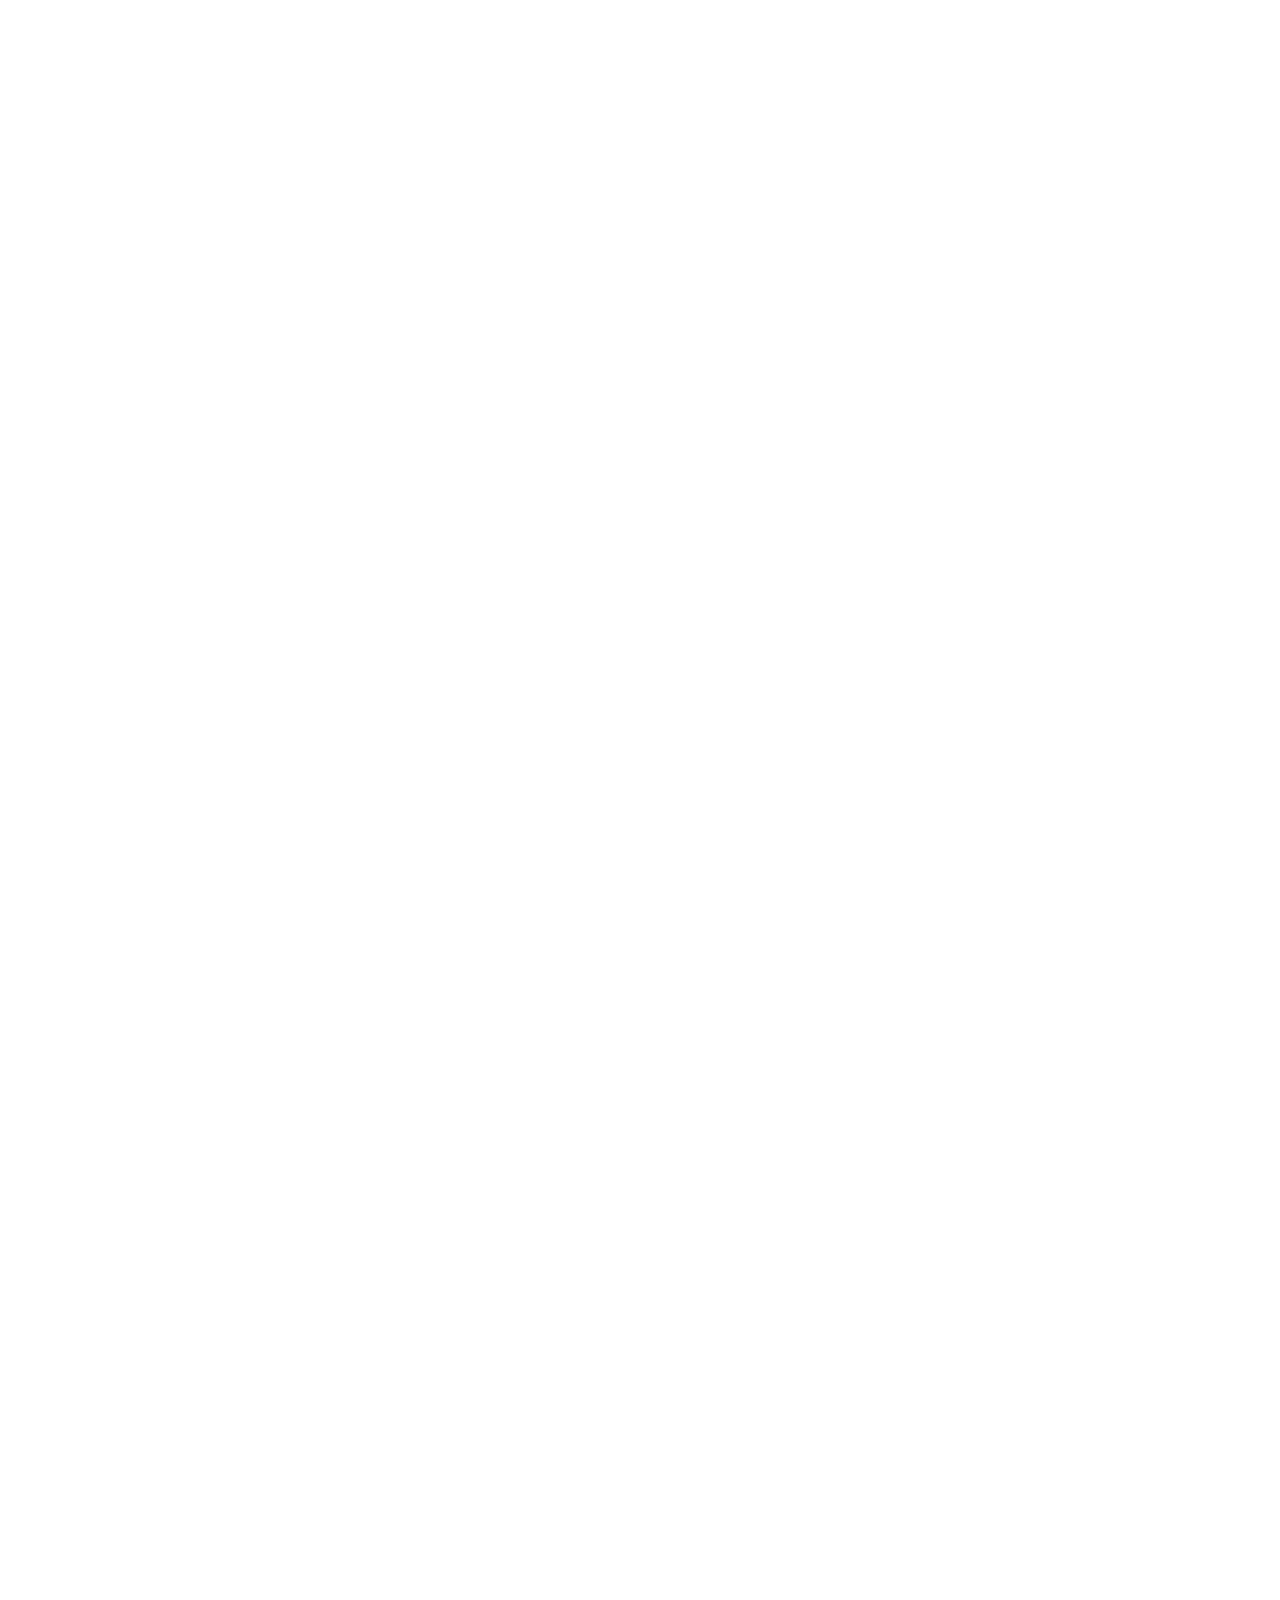
==== commit 76c1f7b0: "try canva-e,bed" ====
--- a/index.html
+++ b/index.html
@@ -3,12 +3,9 @@
 <head>
     <meta charset="UTF-8">
     <meta name="viewport" content="width=device-width, initial-scale=1.0">
-    <title>My Canva Website</title>
+    <title>My Canva Design</title>
 </head>
 <body>
-    <iframe src="https://nikitac.canva.site" 
-            width="100%" 
-            height="100vh" 
-            style="border: none;"></iframe>
+    <div style="position: relative; width: 100%; height: 0; padding-top: 141.4286%;"><iframe src="https://www.canva.com/design/DAGdRlI13mk/view?embed" style="position: absolute; width: 100%; height: 100%; left: 0; top: 0; border: 0;" allowfullscreen="allowfullscreen" allow="fullscreen"></iframe></div>
 </body>
 </html>
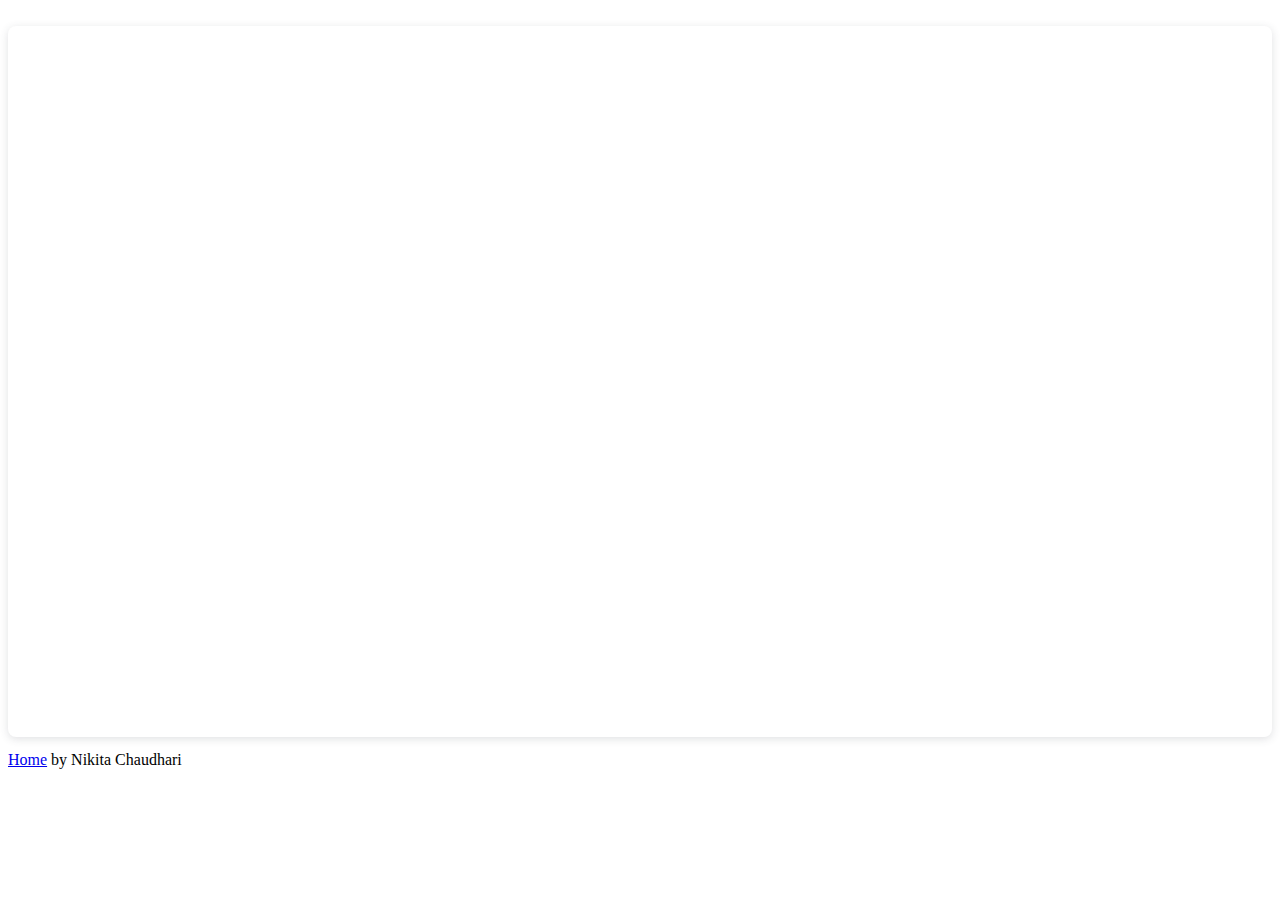
==== commit f3b19ae0: "canva html embed add" ====
--- a/index.html
+++ b/index.html
@@ -3,9 +3,22 @@
 <head>
     <meta charset="UTF-8">
     <meta name="viewport" content="width=device-width, initial-scale=1.0">
+    <meta http-equiv="X-UA-Compatible" content="ie=edge">
     <title>My Canva Design</title>
 </head>
 <body>
-    <div style="position: relative; width: 100%; height: 0; padding-top: 141.4286%;"><iframe src="https://www.canva.com/design/DAGdRlI13mk/view?embed" style="position: absolute; width: 100%; height: 100%; left: 0; top: 0; border: 0;" allowfullscreen="allowfullscreen" allow="fullscreen"></iframe></div>
+    <!-- Canva Embed Code -->
+    <div style="position: relative; width: 100%; height: 0; padding-top: 56.2225%; padding-bottom: 0; box-shadow: 0 2px 8px 0 rgba(63,69,81,0.16); margin-top: 1.6em; margin-bottom: 0.9em; overflow: hidden; border-radius: 8px; will-change: transform;">
+        <iframe loading="lazy" style="position: absolute; width: 100%; height: 100%; top: 0; left: 0; border: none; padding: 0; margin: 0;" 
+            src="https://www.canva.com/design/DAGdRll13mk/mrzfHHPcDltz5nRxLQ4FBg/view?embed" 
+            allowfullscreen="allowfullscreen" 
+            allow="fullscreen">
+        </iframe>
+    </div>
+
+    <!-- Optional Link  -->
+    <a href="https://www.canva.com/design/DAGdRll13mk/mrzfHHPcDltz5nRxLQ4FBg/view?utm_content=DAGdRll13mk&amp;utm_campaign=designshare&amp;utm_medium=embeds&amp;utm_source=link" 
+       target="_blank" 
+       rel="noopener">Home</a> by Nikita Chaudhari
 </body>
 </html>
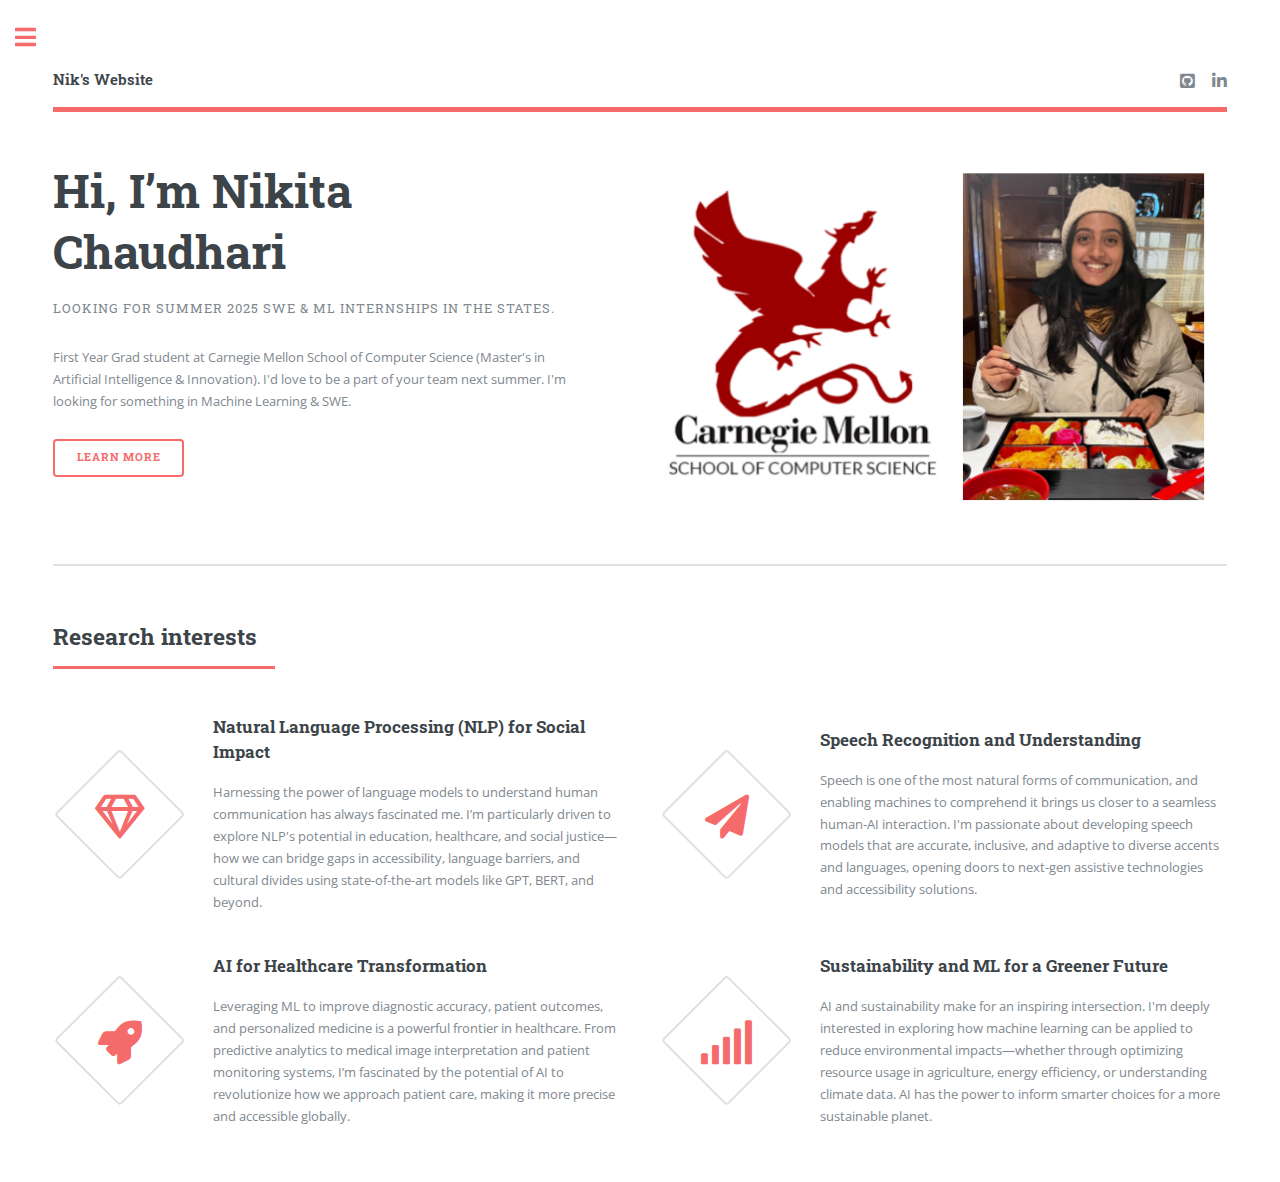
==== commit 125c1e49: "revert back" ====
--- a/index.html
+++ b/index.html
@@ -1,24 +1,253 @@
-<!DOCTYPE html>
-<html lang="en">
-<head>
-    <meta charset="UTF-8">
-    <meta name="viewport" content="width=device-width, initial-scale=1.0">
-    <meta http-equiv="X-UA-Compatible" content="ie=edge">
-    <title>My Canva Design</title>
-</head>
-<body>
-    <!-- Canva Embed Code -->
-    <div style="position: relative; width: 100%; height: 0; padding-top: 56.2225%; padding-bottom: 0; box-shadow: 0 2px 8px 0 rgba(63,69,81,0.16); margin-top: 1.6em; margin-bottom: 0.9em; overflow: hidden; border-radius: 8px; will-change: transform;">
-        <iframe loading="lazy" style="position: absolute; width: 100%; height: 100%; top: 0; left: 0; border: none; padding: 0; margin: 0;" 
-            src="https://www.canva.com/design/DAGdRll13mk/mrzfHHPcDltz5nRxLQ4FBg/view?embed" 
-            allowfullscreen="allowfullscreen" 
-            allow="fullscreen">
-        </iframe>
-    </div>
-
-    <!-- Optional Link  -->
-    <a href="https://www.canva.com/design/DAGdRll13mk/mrzfHHPcDltz5nRxLQ4FBg/view?utm_content=DAGdRll13mk&amp;utm_campaign=designshare&amp;utm_medium=embeds&amp;utm_source=link" 
-       target="_blank" 
-       rel="noopener">Home</a> by Nikita Chaudhari
-</body>
-</html>
+<!DOCTYPE HTML>
+
+<html>
+	<head>
+		<title>Nik's Website</title>
+		<meta charset="utf-8" />
+		<meta name="viewport" content="width=device-width, initial-scale=1, user-scalable=no" />
+		<link rel="stylesheet" href="assets/css/main.css" />
+	</head>
+	<body class="is-preload">
+
+		<!-- Wrapper -->
+			<div id="wrapper">
+
+				<!-- Main -->
+					<div id="main">
+						<div class="inner">
+
+							<!-- Header -->
+								<header id="header">
+									<a href="index.html" class="logo"><strong>Nik's Website</strong> </a>
+									<ul class="icons">
+										<!-- <li><a href="#" class="icon brands fa-twitter"><span class="label">Twitter</span></a></li> -->
+										<!-- <li><a href="#" class="icon brands fa-facebook-f"><span class="label">Facebook</span></a></li> -->
+										<!-- <li><a href="#" class="icon brands fa-snapchat-ghost"><span class="label">Snapchat</span></a></li> -->
+										<!-- <li><a href="#" class="icon brands fa-instagram"><span class="label">Instagram</span></a></li> -->
+										<li><a href="https://github.com/nikitachaudharicodes" class="icon brands fa-github-square"><span class="label">Github</span></a></li>
+										<li><a href="https://www.linkedin.com/in/nikotscha/" class="icon brands fa-linkedin-in"><span class="label">Linkedin</span></a></li>
+
+
+									</ul>
+								</header>
+
+							<!-- Banner -->
+								<section id="banner">
+									<div class="content">
+										<header>
+											<h1>Hi, I’m Nikita<br />
+											Chaudhari</h1>
+											<p>Looking for Summer 2025 SWE & ML Internships in the States. </p>
+										</header>
+										<p>First Year Grad student at Carnegie Mellon School of Computer Science (Master's in Artificial Intelligence & Innovation).
+											I'd love to be a part of your team next summer. I'm looking for something in Machine Learning & SWE.  </p>
+										<ul class="actions">
+											<li><a href="#" class="button big">Learn More</a></li>
+										</ul>
+									</div>
+									<span class="image object">
+										<!-- <img src="images/NikPic.png" alt="" width="30" height="auto" /> -->
+										<img src="images/PortfolioPic.png" alt="" width="150" height="auto" />
+
+										<!-- <img src="images/NikPic.png" alt="" /> -->
+									</span>
+								</section>
+
+							<!-- Section -->
+								<section>
+									<header class="major">
+										<h2>Research interests</h2>
+									</header>
+									<div class="features">
+										<article>
+											<span class="icon fa-gem"></span>
+											<div class="content">
+												<h3>Natural Language Processing (NLP) for Social Impact</h3>
+												<p>Harnessing the power of language models to understand human communication has always fascinated me. I’m particularly driven to explore NLP's potential in education, healthcare, and social justice—how we can bridge gaps in accessibility, language barriers, and cultural divides using state-of-the-art models like GPT, BERT, and beyond.</p>
+											</div>
+										</article>
+										<article>
+											<span class="icon solid fa-paper-plane"></span>
+											<div class="content">
+												<h3>Speech Recognition and Understanding</h3>
+												<p>Speech is one of the most natural forms of communication, and enabling machines to comprehend it brings us closer to a seamless human-AI interaction. I'm passionate about developing speech models that are accurate, inclusive, and adaptive to diverse accents and languages, opening doors to next-gen assistive technologies and accessibility solutions.</p>
+											</div>
+										</article>
+										<article>
+											<span class="icon solid fa-rocket"></span>
+											<div class="content">
+												<h3>AI for Healthcare Transformation</h3>
+												<p>Leveraging ML to improve diagnostic accuracy, patient outcomes, and personalized medicine is a powerful frontier in healthcare. From predictive analytics to medical image interpretation and patient monitoring systems, I’m fascinated by the potential of AI to revolutionize how we approach patient care, making it more precise and accessible globally.</p>
+											</div>
+										</article>
+										<article>
+											<span class="icon solid fa-signal"></span>
+											<div class="content">
+												<h3>Sustainability and ML for a Greener Future</h3>
+												<p>AI and sustainability make for an inspiring intersection. I'm deeply interested in exploring how machine learning can be applied to reduce environmental impacts—whether through optimizing resource usage in agriculture, energy efficiency, or understanding climate data. AI has the power to inform smarter choices for a more sustainable planet.
+												</p>
+											</div>
+										</article>
+									</div>
+								</section>
+
+							<!-- Section -->
+<!-- 								<section>
+									<header class="major">
+										<h2>Ipsum sed dolor</h2>
+									</header>
+									<div class="posts">
+										<article>
+											<a href="#" class="image"><img src="images/pic01.jpg" alt="" /></a>
+											<h3>Interdum aenean</h3>
+											<p>Aenean ornare velit lacus, ac varius enim lorem ullamcorper dolore. Proin aliquam facilisis ante interdum. Sed nulla amet lorem feugiat tempus aliquam.</p>
+											<ul class="actions">
+												<li><a href="#" class="button">More</a></li>
+											</ul>
+										</article>
+										<article>
+											<a href="#" class="image"><img src="images/pic02.jpg" alt="" /></a>
+											<h3>Nulla amet dolore</h3>
+											<p>Aenean ornare velit lacus, ac varius enim lorem ullamcorper dolore. Proin aliquam facilisis ante interdum. Sed nulla amet lorem feugiat tempus aliquam.</p>
+											<ul class="actions">
+												<li><a href="#" class="button">More</a></li>
+											</ul>
+										</article>
+										<article>
+											<a href="#" class="image"><img src="images/pic03.jpg" alt="" /></a>
+											<h3>Tempus ullamcorper</h3>
+											<p>Aenean ornare velit lacus, ac varius enim lorem ullamcorper dolore. Proin aliquam facilisis ante interdum. Sed nulla amet lorem feugiat tempus aliquam.</p>
+											<ul class="actions">
+												<li><a href="#" class="button">More</a></li>
+											</ul>
+										</article>
+										<article>
+											<a href="#" class="image"><img src="images/pic04.jpg" alt="" /></a>
+											<h3>Sed etiam facilis</h3>
+											<p>Aenean ornare velit lacus, ac varius enim lorem ullamcorper dolore. Proin aliquam facilisis ante interdum. Sed nulla amet lorem feugiat tempus aliquam.</p>
+											<ul class="actions">
+												<li><a href="#" class="button">More</a></li>
+											</ul>
+										</article>
+										<article>
+											<a href="#" class="image"><img src="images/pic05.jpg" alt="" /></a>
+											<h3>Feugiat lorem aenean</h3>
+											<p>Aenean ornare velit lacus, ac varius enim lorem ullamcorper dolore. Proin aliquam facilisis ante interdum. Sed nulla amet lorem feugiat tempus aliquam.</p>
+											<ul class="actions">
+												<li><a href="#" class="button">More</a></li>
+											</ul>
+										</article>
+										<article>
+											<a href="#" class="image"><img src="images/pic06.jpg" alt="" /></a>
+											<h3>Amet varius aliquam</h3>
+											<p>Aenean ornare velit lacus, ac varius enim lorem ullamcorper dolore. Proin aliquam facilisis ante interdum. Sed nulla amet lorem feugiat tempus aliquam.</p>
+											<ul class="actions">
+												<li><a href="#" class="button">More</a></li>
+											</ul>
+										</article>
+									</div>
+								</section>
+
+						</div>
+					</div> -->
+
+				<!-- Sidebar -->
+					<div id="sidebar">
+						<div class="inner">
+
+							<!-- Search -->
+								<section id="search" class="alt">
+									<form method="post" action="#">
+										<input type="text" name="query" id="query" placeholder="Search" />
+									</form>
+								</section>
+
+							<!-- Menu -->
+								<nav id="menu">
+									<header class="major">
+										<h2>Menu</h2>
+									</header>
+									<ul>
+										<li><a href="index.html">About Me</a></li>
+										<li><a href="generic.html">Research Work & Projects</a></li>
+										<!-- <li><a href="elements.html">Personal Life</a></li> -->
+<!-- 										<li>
+											<span class="opener">Submenu</span>
+											<ul>
+												<li><a href="#">Lorem Dolor</a></li>
+												<li><a href="#">Ipsum Adipiscing</a></li>
+												<li><a href="#">Tempus Magna</a></li>
+												<li><a href="#">Feugiat Veroeros</a></li>
+											</ul>
+										</li>
+										<li><a href="#">Etiam Dolore</a></li>
+										<li><a href="#">Adipiscing</a></li>
+										<li>
+											<span class="opener">Another Submenu</span>
+											<ul>
+												<li><a href="#">Lorem Dolor</a></li>
+												<li><a href="#">Ipsum Adipiscing</a></li>
+												<li><a href="#">Tempus Magna</a></li>
+												<li><a href="#">Feugiat Veroeros</a></li>
+											</ul>
+										</li>
+										<li><a href="#">Maximus Erat</a></li>
+										<li><a href="#">Sapien Mauris</a></li>
+										<li><a href="#">Amet Lacinia</a></li>
+									</ul> -->
+								</nav>
+
+							<!-- Section -->
+<!-- 								<section>
+									<header class="major">
+										<h2>Ante interdum</h2>
+									</header>
+									<div class="mini-posts">
+										<article>
+											<a href="#" class="image"><img src="images/pic07.jpg" alt="" /></a>
+											<p>Aenean ornare velit lacus, ac varius enim lorem ullamcorper dolore aliquam.</p>
+										</article>
+										<article>
+											<a href="#" class="image"><img src="images/pic08.jpg" alt="" /></a>
+											<p>Aenean ornare velit lacus, ac varius enim lorem ullamcorper dolore aliquam.</p>
+										</article>
+										<article>
+											<a href="#" class="image"><img src="images/pic09.jpg" alt="" /></a>
+											<p>Aenean ornare velit lacus, ac varius enim lorem ullamcorper dolore aliquam.</p>
+										</article>
+									</div>
+									<ul class="actions">
+										<li><a href="#" class="button">More</a></li>
+									</ul>
+								</section> -->
+
+							<!-- Section -->
+								<section>
+									<header class="major">
+										<h2>Get in touch</h2>
+									</header>
+									<p>Please send me an email or call/text my number if you want to discuss work or research opportunities.</p>
+									<ul class="contact">
+										<li class="icon solid fa-envelope"><a href="#">nikitac@andrew.cmu.edu</a></li>
+										<li class="icon solid fa-envelope"><a href="#">nikitarajeevchaudhari26@gmail.com</a></li>
+										<li class="icon solid fa-phone">+1 646-276-0416</li>
+										<li class="icon solid fa-home">Currently in Pittsburgh, PA, USA! drop me a mail if you're in town and want to meet :D<br />
+										</li>
+									</ul>
+								</section>
+
+
+						</div>
+					</div>
+
+			</div>
+
+		<!-- Scripts -->
+			<script src="assets/js/jquery.min.js"></script>
+			<script src="assets/js/browser.min.js"></script>
+			<script src="assets/js/breakpoints.min.js"></script>
+			<script src="assets/js/util.js"></script>
+			<script src="assets/js/main.js"></script>
+
+	</body>
+</html>--- a/assets/css/main.css
+++ b/assets/css/main.css
@@ -0,0 +1,2274 @@
+@import url(fontawesome-all.min.css);
+@import url("https://fonts.googleapis.com/css?family=Open+Sans:400,600,400italic,600italic|Roboto+Slab:400,700");
+/*
+	Editorial by HTML5 UP
+	html5up.net | @ajlkn
+	Free for personal and commercial use under the CCA 3.0 license (html5up.net/license)
+*/
+html, body, div, span, applet, object,
+iframe, h1, h2, h3, h4, h5, h6, p, blockquote,
+pre, a, abbr, acronym, address, big, cite,
+code, del, dfn, em, img, ins, kbd, q, s, samp,
+small, strike, strong, sub, sup, tt, var, b,
+u, i, center, dl, dt, dd, ol, ul, li, fieldset,
+form, label, legend, table, caption, tbody,
+tfoot, thead, tr, th, td, article, aside,
+canvas, details, embed, figure, figcaption,
+footer, header, hgroup, menu, nav, output, ruby,
+section, summary, time, mark, audio, video {
+  margin: 0;
+  padding: 0;
+  border: 0;
+  font-size: 100%;
+  font: inherit;
+  vertical-align: baseline; }
+
+article, aside, details, figcaption, figure,
+footer, header, hgroup, menu, nav, section {
+  display: block; }
+
+body {
+  line-height: 1; }
+
+ol, ul {
+  list-style: none; }
+
+blockquote, q {
+  quotes: none; }
+  blockquote:before, blockquote:after, q:before, q:after {
+    content: '';
+    content: none; }
+
+table {
+  border-collapse: collapse;
+  border-spacing: 0; }
+
+body {
+  -webkit-text-size-adjust: none; }
+
+mark {
+  background-color: transparent;
+  color: inherit; }
+
+input::-moz-focus-inner {
+  border: 0;
+  padding: 0; }
+
+input, select, textarea {
+  -moz-appearance: none;
+  -webkit-appearance: none;
+  -ms-appearance: none;
+  appearance: none; }
+
+/* Basic */
+@-ms-viewport {
+  width: device-width; }
+
+body {
+  -ms-overflow-style: scrollbar; }
+
+@media screen and (max-width: 480px) {
+  html, body {
+    min-width: 320px; } }
+
+html {
+  box-sizing: border-box; }
+
+*, *:before, *:after {
+  box-sizing: inherit; }
+
+body {
+  background: #ffffff; }
+  body.is-preload *, body.is-preload *:before, body.is-preload *:after, body.is-resizing *, body.is-resizing *:before, body.is-resizing *:after {
+    -moz-animation: none !important;
+    -webkit-animation: none !important;
+    -ms-animation: none !important;
+    animation: none !important;
+    -moz-transition: none !important;
+    -webkit-transition: none !important;
+    -ms-transition: none !important;
+    transition: none !important; }
+
+/* Type */
+body, input, select, textarea {
+  color: #7f888f;
+  font-family: "Open Sans", sans-serif;
+  font-size: 13pt;
+  font-weight: 400;
+  line-height: 1.65; }
+  @media screen and (max-width: 1680px) {
+    body, input, select, textarea {
+      font-size: 11pt; } }
+  @media screen and (max-width: 1280px) {
+    body, input, select, textarea {
+      font-size: 10pt; } }
+  @media screen and (max-width: 360px) {
+    body, input, select, textarea {
+      font-size: 9pt; } }
+
+a {
+  -moz-transition: color 0.2s ease-in-out, border-bottom-color 0.2s ease-in-out;
+  -webkit-transition: color 0.2s ease-in-out, border-bottom-color 0.2s ease-in-out;
+  -ms-transition: color 0.2s ease-in-out, border-bottom-color 0.2s ease-in-out;
+  transition: color 0.2s ease-in-out, border-bottom-color 0.2s ease-in-out;
+  border-bottom: dotted 1px;
+  color: #f56a6a;
+  text-decoration: none; }
+  a:hover {
+    border-bottom-color: #f56a6a;
+    color: #f56a6a !important; }
+    a:hover strong {
+      color: inherit; }
+
+strong, b {
+  color: #3d4449;
+  font-weight: 600; }
+
+em, i {
+  font-style: italic; }
+
+p {
+  margin: 0 0 2em 0; }
+
+h1, h2, h3, h4, h5, h6 {
+  color: #3d4449;
+  font-family: "Roboto Slab", serif;
+  font-weight: 700;
+  line-height: 1.5;
+  margin: 0 0 1em 0; }
+  h1 a, h2 a, h3 a, h4 a, h5 a, h6 a {
+    color: inherit;
+    text-decoration: none;
+    border-bottom: 0; }
+
+h1 {
+  font-size: 4em;
+  margin: 0 0 0.5em 0;
+  line-height: 1.3; }
+
+h2 {
+  font-size: 1.75em; }
+
+h3 {
+  font-size: 1.25em; }
+
+h4 {
+  font-size: 1.1em; }
+
+h5 {
+  font-size: 0.9em; }
+
+h6 {
+  font-size: 0.7em; }
+
+@media screen and (max-width: 1680px) {
+  h1 {
+    font-size: 3.5em; } }
+
+@media screen and (max-width: 980px) {
+  h1 {
+    font-size: 3.25em; } }
+
+@media screen and (max-width: 736px) {
+  h1 {
+    font-size: 2em;
+    line-height: 1.4; }
+  h2 {
+    font-size: 1.5em; } }
+
+sub {
+  font-size: 0.8em;
+  position: relative;
+  top: 0.5em; }
+
+sup {
+  font-size: 0.8em;
+  position: relative;
+  top: -0.5em; }
+
+blockquote {
+  border-left: solid 3px rgba(210, 215, 217, 0.75);
+  font-style: italic;
+  margin: 0 0 2em 0;
+  padding: 0.5em 0 0.5em 2em; }
+
+code {
+  background: rgba(230, 235, 237, 0.25);
+  border-radius: 0.375em;
+  border: solid 1px rgba(210, 215, 217, 0.75);
+  font-family: "Courier New", monospace;
+  font-size: 0.9em;
+  margin: 0 0.25em;
+  padding: 0.25em 0.65em; }
+
+pre {
+  -webkit-overflow-scrolling: touch;
+  font-family: "Courier New", monospace;
+  font-size: 0.9em;
+  margin: 0 0 2em 0; }
+  pre code {
+    display: block;
+    line-height: 1.75;
+    padding: 1em 1.5em;
+    overflow-x: auto; }
+
+hr {
+  border: 0;
+  border-bottom: solid 1px rgba(210, 215, 217, 0.75);
+  margin: 2em 0; }
+  hr.major {
+    margin: 3em 0; }
+
+.align-left {
+  text-align: left; }
+
+.align-center {
+  text-align: center; }
+
+.align-right {
+  text-align: right; }
+
+/* Row */
+.row {
+  display: flex;
+  flex-wrap: wrap;
+  box-sizing: border-box;
+  align-items: stretch; }
+  .row > * {
+    box-sizing: border-box; }
+  .row.gtr-uniform > * > :last-child {
+    margin-bottom: 0; }
+  .row.aln-left {
+    justify-content: flex-start; }
+  .row.aln-center {
+    justify-content: center; }
+  .row.aln-right {
+    justify-content: flex-end; }
+  .row.aln-top {
+    align-items: flex-start; }
+  .row.aln-middle {
+    align-items: center; }
+  .row.aln-bottom {
+    align-items: flex-end; }
+  .row > .imp {
+    order: -1; }
+  .row > .col-1 {
+    width: 8.33333%; }
+  .row > .off-1 {
+    margin-left: 8.33333%; }
+  .row > .col-2 {
+    width: 16.66667%; }
+  .row > .off-2 {
+    margin-left: 16.66667%; }
+  .row > .col-3 {
+    width: 25%; }
+  .row > .off-3 {
+    margin-left: 25%; }
+  .row > .col-4 {
+    width: 33.33333%; }
+  .row > .off-4 {
+    margin-left: 33.33333%; }
+  .row > .col-5 {
+    width: 41.66667%; }
+  .row > .off-5 {
+    margin-left: 41.66667%; }
+  .row > .col-6 {
+    width: 50%; }
+  .row > .off-6 {
+    margin-left: 50%; }
+  .row > .col-7 {
+    width: 58.33333%; }
+  .row > .off-7 {
+    margin-left: 58.33333%; }
+  .row > .col-8 {
+    width: 66.66667%; }
+  .row > .off-8 {
+    margin-left: 66.66667%; }
+  .row > .col-9 {
+    width: 75%; }
+  .row > .off-9 {
+    margin-left: 75%; }
+  .row > .col-10 {
+    width: 83.33333%; }
+  .row > .off-10 {
+    margin-left: 83.33333%; }
+  .row > .col-11 {
+    width: 91.66667%; }
+  .row > .off-11 {
+    margin-left: 91.66667%; }
+  .row > .col-12 {
+    width: 100%; }
+  .row > .off-12 {
+    margin-left: 100%; }
+  .row.gtr-0 {
+    margin-top: 0;
+    margin-left: 0em; }
+    .row.gtr-0 > * {
+      padding: 0 0 0 0em; }
+    .row.gtr-0.gtr-uniform {
+      margin-top: 0em; }
+      .row.gtr-0.gtr-uniform > * {
+        padding-top: 0em; }
+  .row.gtr-25 {
+    margin-top: 0;
+    margin-left: -0.375em; }
+    .row.gtr-25 > * {
+      padding: 0 0 0 0.375em; }
+    .row.gtr-25.gtr-uniform {
+      margin-top: -0.375em; }
+      .row.gtr-25.gtr-uniform > * {
+        padding-top: 0.375em; }
+  .row.gtr-50 {
+    margin-top: 0;
+    margin-left: -0.75em; }
+    .row.gtr-50 > * {
+      padding: 0 0 0 0.75em; }
+    .row.gtr-50.gtr-uniform {
+      margin-top: -0.75em; }
+      .row.gtr-50.gtr-uniform > * {
+        padding-top: 0.75em; }
+  .row {
+    margin-top: 0;
+    margin-left: -1.5em; }
+    .row > * {
+      padding: 0 0 0 1.5em; }
+    .row.gtr-uniform {
+      margin-top: -1.5em; }
+      .row.gtr-uniform > * {
+        padding-top: 1.5em; }
+  .row.gtr-150 {
+    margin-top: 0;
+    margin-left: -2.25em; }
+    .row.gtr-150 > * {
+      padding: 0 0 0 2.25em; }
+    .row.gtr-150.gtr-uniform {
+      margin-top: -2.25em; }
+      .row.gtr-150.gtr-uniform > * {
+        padding-top: 2.25em; }
+  .row.gtr-200 {
+    margin-top: 0;
+    margin-left: -3em; }
+    .row.gtr-200 > * {
+      padding: 0 0 0 3em; }
+    .row.gtr-200.gtr-uniform {
+      margin-top: -3em; }
+      .row.gtr-200.gtr-uniform > * {
+        padding-top: 3em; }
+  @media screen and (max-width: 1680px) {
+    .row {
+      display: flex;
+      flex-wrap: wrap;
+      box-sizing: border-box;
+      align-items: stretch; }
+      .row > * {
+        box-sizing: border-box; }
+      .row.gtr-uniform > * > :last-child {
+        margin-bottom: 0; }
+      .row.aln-left {
+        justify-content: flex-start; }
+      .row.aln-center {
+        justify-content: center; }
+      .row.aln-right {
+        justify-content: flex-end; }
+      .row.aln-top {
+        align-items: flex-start; }
+      .row.aln-middle {
+        align-items: center; }
+      .row.aln-bottom {
+        align-items: flex-end; }
+      .row > .imp-xlarge {
+        order: -1; }
+      .row > .col-1-xlarge {
+        width: 8.33333%; }
+      .row > .off-1-xlarge {
+        margin-left: 8.33333%; }
+      .row > .col-2-xlarge {
+        width: 16.66667%; }
+      .row > .off-2-xlarge {
+        margin-left: 16.66667%; }
+      .row > .col-3-xlarge {
+        width: 25%; }
+      .row > .off-3-xlarge {
+        margin-left: 25%; }
+      .row > .col-4-xlarge {
+        width: 33.33333%; }
+      .row > .off-4-xlarge {
+        margin-left: 33.33333%; }
+      .row > .col-5-xlarge {
+        width: 41.66667%; }
+      .row > .off-5-xlarge {
+        margin-left: 41.66667%; }
+      .row > .col-6-xlarge {
+        width: 50%; }
+      .row > .off-6-xlarge {
+        margin-left: 50%; }
+      .row > .col-7-xlarge {
+        width: 58.33333%; }
+      .row > .off-7-xlarge {
+        margin-left: 58.33333%; }
+      .row > .col-8-xlarge {
+        width: 66.66667%; }
+      .row > .off-8-xlarge {
+        margin-left: 66.66667%; }
+      .row > .col-9-xlarge {
+        width: 75%; }
+      .row > .off-9-xlarge {
+        margin-left: 75%; }
+      .row > .col-10-xlarge {
+        width: 83.33333%; }
+      .row > .off-10-xlarge {
+        margin-left: 83.33333%; }
+      .row > .col-11-xlarge {
+        width: 91.66667%; }
+      .row > .off-11-xlarge {
+        margin-left: 91.66667%; }
+      .row > .col-12-xlarge {
+        width: 100%; }
+      .row > .off-12-xlarge {
+        margin-left: 100%; }
+      .row.gtr-0 {
+        margin-top: 0;
+        margin-left: 0em; }
+        .row.gtr-0 > * {
+          padding: 0 0 0 0em; }
+        .row.gtr-0.gtr-uniform {
+          margin-top: 0em; }
+          .row.gtr-0.gtr-uniform > * {
+            padding-top: 0em; }
+      .row.gtr-25 {
+        margin-top: 0;
+        margin-left: -0.375em; }
+        .row.gtr-25 > * {
+          padding: 0 0 0 0.375em; }
+        .row.gtr-25.gtr-uniform {
+          margin-top: -0.375em; }
+          .row.gtr-25.gtr-uniform > * {
+            padding-top: 0.375em; }
+      .row.gtr-50 {
+        margin-top: 0;
+        margin-left: -0.75em; }
+        .row.gtr-50 > * {
+          padding: 0 0 0 0.75em; }
+        .row.gtr-50.gtr-uniform {
+          margin-top: -0.75em; }
+          .row.gtr-50.gtr-uniform > * {
+            padding-top: 0.75em; }
+      .row {
+        margin-top: 0;
+        margin-left: -1.5em; }
+        .row > * {
+          padding: 0 0 0 1.5em; }
+        .row.gtr-uniform {
+          margin-top: -1.5em; }
+          .row.gtr-uniform > * {
+            padding-top: 1.5em; }
+      .row.gtr-150 {
+        margin-top: 0;
+        margin-left: -2.25em; }
+        .row.gtr-150 > * {
+          padding: 0 0 0 2.25em; }
+        .row.gtr-150.gtr-uniform {
+          margin-top: -2.25em; }
+          .row.gtr-150.gtr-uniform > * {
+            padding-top: 2.25em; }
+      .row.gtr-200 {
+        margin-top: 0;
+        margin-left: -3em; }
+        .row.gtr-200 > * {
+          padding: 0 0 0 3em; }
+        .row.gtr-200.gtr-uniform {
+          margin-top: -3em; }
+          .row.gtr-200.gtr-uniform > * {
+            padding-top: 3em; } }
+  @media screen and (max-width: 1280px) {
+    .row {
+      display: flex;
+      flex-wrap: wrap;
+      box-sizing: border-box;
+      align-items: stretch; }
+      .row > * {
+        box-sizing: border-box; }
+      .row.gtr-uniform > * > :last-child {
+        margin-bottom: 0; }
+      .row.aln-left {
+        justify-content: flex-start; }
+      .row.aln-center {
+        justify-content: center; }
+      .row.aln-right {
+        justify-content: flex-end; }
+      .row.aln-top {
+        align-items: flex-start; }
+      .row.aln-middle {
+        align-items: center; }
+      .row.aln-bottom {
+        align-items: flex-end; }
+      .row > .imp-large {
+        order: -1; }
+      .row > .col-1-large {
+        width: 8.33333%; }
+      .row > .off-1-large {
+        margin-left: 8.33333%; }
+      .row > .col-2-large {
+        width: 16.66667%; }
+      .row > .off-2-large {
+        margin-left: 16.66667%; }
+      .row > .col-3-large {
+        width: 25%; }
+      .row > .off-3-large {
+        margin-left: 25%; }
+      .row > .col-4-large {
+        width: 33.33333%; }
+      .row > .off-4-large {
+        margin-left: 33.33333%; }
+      .row > .col-5-large {
+        width: 41.66667%; }
+      .row > .off-5-large {
+        margin-left: 41.66667%; }
+      .row > .col-6-large {
+        width: 50%; }
+      .row > .off-6-large {
+        margin-left: 50%; }
+      .row > .col-7-large {
+        width: 58.33333%; }
+      .row > .off-7-large {
+        margin-left: 58.33333%; }
+      .row > .col-8-large {
+        width: 66.66667%; }
+      .row > .off-8-large {
+        margin-left: 66.66667%; }
+      .row > .col-9-large {
+        width: 75%; }
+      .row > .off-9-large {
+        margin-left: 75%; }
+      .row > .col-10-large {
+        width: 83.33333%; }
+      .row > .off-10-large {
+        margin-left: 83.33333%; }
+      .row > .col-11-large {
+        width: 91.66667%; }
+      .row > .off-11-large {
+        margin-left: 91.66667%; }
+      .row > .col-12-large {
+        width: 100%; }
+      .row > .off-12-large {
+        margin-left: 100%; }
+      .row.gtr-0 {
+        margin-top: 0;
+        margin-left: 0em; }
+        .row.gtr-0 > * {
+          padding: 0 0 0 0em; }
+        .row.gtr-0.gtr-uniform {
+          margin-top: 0em; }
+          .row.gtr-0.gtr-uniform > * {
+            padding-top: 0em; }
+      .row.gtr-25 {
+        margin-top: 0;
+        margin-left: -0.375em; }
+        .row.gtr-25 > * {
+          padding: 0 0 0 0.375em; }
+        .row.gtr-25.gtr-uniform {
+          margin-top: -0.375em; }
+          .row.gtr-25.gtr-uniform > * {
+            padding-top: 0.375em; }
+      .row.gtr-50 {
+        margin-top: 0;
+        margin-left: -0.75em; }
+        .row.gtr-50 > * {
+          padding: 0 0 0 0.75em; }
+        .row.gtr-50.gtr-uniform {
+          margin-top: -0.75em; }
+          .row.gtr-50.gtr-uniform > * {
+            padding-top: 0.75em; }
+      .row {
+        margin-top: 0;
+        margin-left: -1.5em; }
+        .row > * {
+          padding: 0 0 0 1.5em; }
+        .row.gtr-uniform {
+          margin-top: -1.5em; }
+          .row.gtr-uniform > * {
+            padding-top: 1.5em; }
+      .row.gtr-150 {
+        margin-top: 0;
+        margin-left: -2.25em; }
+        .row.gtr-150 > * {
+          padding: 0 0 0 2.25em; }
+        .row.gtr-150.gtr-uniform {
+          margin-top: -2.25em; }
+          .row.gtr-150.gtr-uniform > * {
+            padding-top: 2.25em; }
+      .row.gtr-200 {
+        margin-top: 0;
+        margin-left: -3em; }
+        .row.gtr-200 > * {
+          padding: 0 0 0 3em; }
+        .row.gtr-200.gtr-uniform {
+          margin-top: -3em; }
+          .row.gtr-200.gtr-uniform > * {
+            padding-top: 3em; } }
+  @media screen and (max-width: 980px) {
+    .row {
+      display: flex;
+      flex-wrap: wrap;
+      box-sizing: border-box;
+      align-items: stretch; }
+      .row > * {
+        box-sizing: border-box; }
+      .row.gtr-uniform > * > :last-child {
+        margin-bottom: 0; }
+      .row.aln-left {
+        justify-content: flex-start; }
+      .row.aln-center {
+        justify-content: center; }
+      .row.aln-right {
+        justify-content: flex-end; }
+      .row.aln-top {
+        align-items: flex-start; }
+      .row.aln-middle {
+        align-items: center; }
+      .row.aln-bottom {
+        align-items: flex-end; }
+      .row > .imp-medium {
+        order: -1; }
+      .row > .col-1-medium {
+        width: 8.33333%; }
+      .row > .off-1-medium {
+        margin-left: 8.33333%; }
+      .row > .col-2-medium {
+        width: 16.66667%; }
+      .row > .off-2-medium {
+        margin-left: 16.66667%; }
+      .row > .col-3-medium {
+        width: 25%; }
+      .row > .off-3-medium {
+        margin-left: 25%; }
+      .row > .col-4-medium {
+        width: 33.33333%; }
+      .row > .off-4-medium {
+        margin-left: 33.33333%; }
+      .row > .col-5-medium {
+        width: 41.66667%; }
+      .row > .off-5-medium {
+        margin-left: 41.66667%; }
+      .row > .col-6-medium {
+        width: 50%; }
+      .row > .off-6-medium {
+        margin-left: 50%; }
+      .row > .col-7-medium {
+        width: 58.33333%; }
+      .row > .off-7-medium {
+        margin-left: 58.33333%; }
+      .row > .col-8-medium {
+        width: 66.66667%; }
+      .row > .off-8-medium {
+        margin-left: 66.66667%; }
+      .row > .col-9-medium {
+        width: 75%; }
+      .row > .off-9-medium {
+        margin-left: 75%; }
+      .row > .col-10-medium {
+        width: 83.33333%; }
+      .row > .off-10-medium {
+        margin-left: 83.33333%; }
+      .row > .col-11-medium {
+        width: 91.66667%; }
+      .row > .off-11-medium {
+        margin-left: 91.66667%; }
+      .row > .col-12-medium {
+        width: 100%; }
+      .row > .off-12-medium {
+        margin-left: 100%; }
+      .row.gtr-0 {
+        margin-top: 0;
+        margin-left: 0em; }
+        .row.gtr-0 > * {
+          padding: 0 0 0 0em; }
+        .row.gtr-0.gtr-uniform {
+          margin-top: 0em; }
+          .row.gtr-0.gtr-uniform > * {
+            padding-top: 0em; }
+      .row.gtr-25 {
+        margin-top: 0;
+        margin-left: -0.375em; }
+        .row.gtr-25 > * {
+          padding: 0 0 0 0.375em; }
+        .row.gtr-25.gtr-uniform {
+          margin-top: -0.375em; }
+          .row.gtr-25.gtr-uniform > * {
+            padding-top: 0.375em; }
+      .row.gtr-50 {
+        margin-top: 0;
+        margin-left: -0.75em; }
+        .row.gtr-50 > * {
+          padding: 0 0 0 0.75em; }
+        .row.gtr-50.gtr-uniform {
+          margin-top: -0.75em; }
+          .row.gtr-50.gtr-uniform > * {
+            padding-top: 0.75em; }
+      .row {
+        margin-top: 0;
+        margin-left: -1.5em; }
+        .row > * {
+          padding: 0 0 0 1.5em; }
+        .row.gtr-uniform {
+          margin-top: -1.5em; }
+          .row.gtr-uniform > * {
+            padding-top: 1.5em; }
+      .row.gtr-150 {
+        margin-top: 0;
+        margin-left: -2.25em; }
+        .row.gtr-150 > * {
+          padding: 0 0 0 2.25em; }
+        .row.gtr-150.gtr-uniform {
+          margin-top: -2.25em; }
+          .row.gtr-150.gtr-uniform > * {
+            padding-top: 2.25em; }
+      .row.gtr-200 {
+        margin-top: 0;
+        margin-left: -3em; }
+        .row.gtr-200 > * {
+          padding: 0 0 0 3em; }
+        .row.gtr-200.gtr-uniform {
+          margin-top: -3em; }
+          .row.gtr-200.gtr-uniform > * {
+            padding-top: 3em; } }
+  @media screen and (max-width: 736px) {
+    .row {
+      display: flex;
+      flex-wrap: wrap;
+      box-sizing: border-box;
+      align-items: stretch; }
+      .row > * {
+        box-sizing: border-box; }
+      .row.gtr-uniform > * > :last-child {
+        margin-bottom: 0; }
+      .row.aln-left {
+        justify-content: flex-start; }
+      .row.aln-center {
+        justify-content: center; }
+      .row.aln-right {
+        justify-content: flex-end; }
+      .row.aln-top {
+        align-items: flex-start; }
+      .row.aln-middle {
+        align-items: center; }
+      .row.aln-bottom {
+        align-items: flex-end; }
+      .row > .imp-small {
+        order: -1; }
+      .row > .col-1-small {
+        width: 8.33333%; }
+      .row > .off-1-small {
+        margin-left: 8.33333%; }
+      .row > .col-2-small {
+        width: 16.66667%; }
+      .row > .off-2-small {
+        margin-left: 16.66667%; }
+      .row > .col-3-small {
+        width: 25%; }
+      .row > .off-3-small {
+        margin-left: 25%; }
+      .row > .col-4-small {
+        width: 33.33333%; }
+      .row > .off-4-small {
+        margin-left: 33.33333%; }
+      .row > .col-5-small {
+        width: 41.66667%; }
+      .row > .off-5-small {
+        margin-left: 41.66667%; }
+      .row > .col-6-small {
+        width: 50%; }
+      .row > .off-6-small {
+        margin-left: 50%; }
+      .row > .col-7-small {
+        width: 58.33333%; }
+      .row > .off-7-small {
+        margin-left: 58.33333%; }
+      .row > .col-8-small {
+        width: 66.66667%; }
+      .row > .off-8-small {
+        margin-left: 66.66667%; }
+      .row > .col-9-small {
+        width: 75%; }
+      .row > .off-9-small {
+        margin-left: 75%; }
+      .row > .col-10-small {
+        width: 83.33333%; }
+      .row > .off-10-small {
+        margin-left: 83.33333%; }
+      .row > .col-11-small {
+        width: 91.66667%; }
+      .row > .off-11-small {
+        margin-left: 91.66667%; }
+      .row > .col-12-small {
+        width: 100%; }
+      .row > .off-12-small {
+        margin-left: 100%; }
+      .row.gtr-0 {
+        margin-top: 0;
+        margin-left: 0em; }
+        .row.gtr-0 > * {
+          padding: 0 0 0 0em; }
+        .row.gtr-0.gtr-uniform {
+          margin-top: 0em; }
+          .row.gtr-0.gtr-uniform > * {
+            padding-top: 0em; }
+      .row.gtr-25 {
+        margin-top: 0;
+        margin-left: -0.375em; }
+        .row.gtr-25 > * {
+          padding: 0 0 0 0.375em; }
+        .row.gtr-25.gtr-uniform {
+          margin-top: -0.375em; }
+          .row.gtr-25.gtr-uniform > * {
+            padding-top: 0.375em; }
+      .row.gtr-50 {
+        margin-top: 0;
+        margin-left: -0.75em; }
+        .row.gtr-50 > * {
+          padding: 0 0 0 0.75em; }
+        .row.gtr-50.gtr-uniform {
+          margin-top: -0.75em; }
+          .row.gtr-50.gtr-uniform > * {
+            padding-top: 0.75em; }
+      .row {
+        margin-top: 0;
+        margin-left: -1.5em; }
+        .row > * {
+          padding: 0 0 0 1.5em; }
+        .row.gtr-uniform {
+          margin-top: -1.5em; }
+          .row.gtr-uniform > * {
+            padding-top: 1.5em; }
+      .row.gtr-150 {
+        margin-top: 0;
+        margin-left: -2.25em; }
+        .row.gtr-150 > * {
+          padding: 0 0 0 2.25em; }
+        .row.gtr-150.gtr-uniform {
+          margin-top: -2.25em; }
+          .row.gtr-150.gtr-uniform > * {
+            padding-top: 2.25em; }
+      .row.gtr-200 {
+        margin-top: 0;
+        margin-left: -3em; }
+        .row.gtr-200 > * {
+          padding: 0 0 0 3em; }
+        .row.gtr-200.gtr-uniform {
+          margin-top: -3em; }
+          .row.gtr-200.gtr-uniform > * {
+            padding-top: 3em; } }
+  @media screen and (max-width: 480px) {
+    .row {
+      display: flex;
+      flex-wrap: wrap;
+      box-sizing: border-box;
+      align-items: stretch; }
+      .row > * {
+        box-sizing: border-box; }
+      .row.gtr-uniform > * > :last-child {
+        margin-bottom: 0; }
+      .row.aln-left {
+        justify-content: flex-start; }
+      .row.aln-center {
+        justify-content: center; }
+      .row.aln-right {
+        justify-content: flex-end; }
+      .row.aln-top {
+        align-items: flex-start; }
+      .row.aln-middle {
+        align-items: center; }
+      .row.aln-bottom {
+        align-items: flex-end; }
+      .row > .imp-xsmall {
+        order: -1; }
+      .row > .col-1-xsmall {
+        width: 8.33333%; }
+      .row > .off-1-xsmall {
+        margin-left: 8.33333%; }
+      .row > .col-2-xsmall {
+        width: 16.66667%; }
+      .row > .off-2-xsmall {
+        margin-left: 16.66667%; }
+      .row > .col-3-xsmall {
+        width: 25%; }
+      .row > .off-3-xsmall {
+        margin-left: 25%; }
+      .row > .col-4-xsmall {
+        width: 33.33333%; }
+      .row > .off-4-xsmall {
+        margin-left: 33.33333%; }
+      .row > .col-5-xsmall {
+        width: 41.66667%; }
+      .row > .off-5-xsmall {
+        margin-left: 41.66667%; }
+      .row > .col-6-xsmall {
+        width: 50%; }
+      .row > .off-6-xsmall {
+        margin-left: 50%; }
+      .row > .col-7-xsmall {
+        width: 58.33333%; }
+      .row > .off-7-xsmall {
+        margin-left: 58.33333%; }
+      .row > .col-8-xsmall {
+        width: 66.66667%; }
+      .row > .off-8-xsmall {
+        margin-left: 66.66667%; }
+      .row > .col-9-xsmall {
+        width: 75%; }
+      .row > .off-9-xsmall {
+        margin-left: 75%; }
+      .row > .col-10-xsmall {
+        width: 83.33333%; }
+      .row > .off-10-xsmall {
+        margin-left: 83.33333%; }
+      .row > .col-11-xsmall {
+        width: 91.66667%; }
+      .row > .off-11-xsmall {
+        margin-left: 91.66667%; }
+      .row > .col-12-xsmall {
+        width: 100%; }
+      .row > .off-12-xsmall {
+        margin-left: 100%; }
+      .row.gtr-0 {
+        margin-top: 0;
+        margin-left: 0em; }
+        .row.gtr-0 > * {
+          padding: 0 0 0 0em; }
+        .row.gtr-0.gtr-uniform {
+          margin-top: 0em; }
+          .row.gtr-0.gtr-uniform > * {
+            padding-top: 0em; }
+      .row.gtr-25 {
+        margin-top: 0;
+        margin-left: -0.375em; }
+        .row.gtr-25 > * {
+          padding: 0 0 0 0.375em; }
+        .row.gtr-25.gtr-uniform {
+          margin-top: -0.375em; }
+          .row.gtr-25.gtr-uniform > * {
+            padding-top: 0.375em; }
+      .row.gtr-50 {
+        margin-top: 0;
+        margin-left: -0.75em; }
+        .row.gtr-50 > * {
+          padding: 0 0 0 0.75em; }
+        .row.gtr-50.gtr-uniform {
+          margin-top: -0.75em; }
+          .row.gtr-50.gtr-uniform > * {
+            padding-top: 0.75em; }
+      .row {
+        margin-top: 0;
+        margin-left: -1.5em; }
+        .row > * {
+          padding: 0 0 0 1.5em; }
+        .row.gtr-uniform {
+          margin-top: -1.5em; }
+          .row.gtr-uniform > * {
+            padding-top: 1.5em; }
+      .row.gtr-150 {
+        margin-top: 0;
+        margin-left: -2.25em; }
+        .row.gtr-150 > * {
+          padding: 0 0 0 2.25em; }
+        .row.gtr-150.gtr-uniform {
+          margin-top: -2.25em; }
+          .row.gtr-150.gtr-uniform > * {
+            padding-top: 2.25em; }
+      .row.gtr-200 {
+        margin-top: 0;
+        margin-left: -3em; }
+        .row.gtr-200 > * {
+          padding: 0 0 0 3em; }
+        .row.gtr-200.gtr-uniform {
+          margin-top: -3em; }
+          .row.gtr-200.gtr-uniform > * {
+            padding-top: 3em; } }
+
+/* Section/Article */
+section.special, article.special {
+  text-align: center; }
+
+header p {
+  font-family: "Roboto Slab", serif;
+  font-size: 1em;
+  font-weight: 400;
+  letter-spacing: 0.075em;
+  margin-top: -0.5em;
+  text-transform: uppercase; }
+
+header.major > :last-child {
+  border-bottom: solid 3px #f56a6a;
+  display: inline-block;
+  margin: 0 0 2em 0;
+  padding: 0 0.75em 0.5em 0; }
+
+header.main > :last-child {
+  margin: 0 0 1em 0; }
+
+/* Form */
+form {
+  margin: 0 0 2em 0; }
+
+label {
+  color: #3d4449;
+  display: block;
+  font-size: 0.9em;
+  font-weight: 600;
+  margin: 0 0 1em 0; }
+
+input[type="text"],
+input[type="password"],
+input[type="email"],
+input[type="tel"],
+input[type="search"],
+input[type="url"],
+select,
+textarea {
+  -moz-appearance: none;
+  -webkit-appearance: none;
+  -ms-appearance: none;
+  appearance: none;
+  background: #ffffff;
+  border-radius: 0.375em;
+  border: none;
+  border: solid 1px rgba(210, 215, 217, 0.75);
+  color: inherit;
+  display: block;
+  outline: 0;
+  padding: 0 1em;
+  text-decoration: none;
+  width: 100%; }
+  input[type="text"]:invalid,
+  input[type="password"]:invalid,
+  input[type="email"]:invalid,
+  input[type="tel"]:invalid,
+  input[type="search"]:invalid,
+  input[type="url"]:invalid,
+  select:invalid,
+  textarea:invalid {
+    box-shadow: none; }
+  input[type="text"]:focus,
+  input[type="password"]:focus,
+  input[type="email"]:focus,
+  input[type="tel"]:focus,
+  input[type="search"]:focus,
+  input[type="url"]:focus,
+  select:focus,
+  textarea:focus {
+    border-color: #f56a6a;
+    box-shadow: 0 0 0 1px #f56a6a; }
+
+select {
+  background-image: url("data:image/svg+xml;charset=utf8,%3Csvg xmlns='http://www.w3.org/2000/svg' width='40' height='40' preserveAspectRatio='none' viewBox='0 0 40 40'%3E%3Cpath d='M9.4,12.3l10.4,10.4l10.4-10.4c0.2-0.2,0.5-0.4,0.9-0.4c0.3,0,0.6,0.1,0.9,0.4l3.3,3.3c0.2,0.2,0.4,0.5,0.4,0.9 c0,0.4-0.1,0.6-0.4,0.9L20.7,31.9c-0.2,0.2-0.5,0.4-0.9,0.4c-0.3,0-0.6-0.1-0.9-0.4L4.3,17.3c-0.2-0.2-0.4-0.5-0.4-0.9 c0-0.4,0.1-0.6,0.4-0.9l3.3-3.3c0.2-0.2,0.5-0.4,0.9-0.4S9.1,12.1,9.4,12.3z' fill='rgba(210, 215, 217, 0.75)' /%3E%3C/svg%3E");
+  background-size: 1.25em;
+  background-repeat: no-repeat;
+  background-position: calc(100% - 1em) center;
+  height: 2.75em;
+  padding-right: 2.75em;
+  text-overflow: ellipsis; }
+  select option {
+    color: #3d4449;
+    background: #ffffff; }
+  select:focus::-ms-value {
+    background-color: transparent; }
+  select::-ms-expand {
+    display: none; }
+
+input[type="text"],
+input[type="password"],
+input[type="email"],
+input[type="tel"],
+input[type="search"],
+input[type="url"],
+select {
+  height: 2.75em; }
+
+textarea {
+  padding: 0.75em 1em; }
+
+input[type="checkbox"],
+input[type="radio"] {
+  -moz-appearance: none;
+  -webkit-appearance: none;
+  -ms-appearance: none;
+  appearance: none;
+  display: block;
+  float: left;
+  margin-right: -2em;
+  opacity: 0;
+  width: 1em;
+  z-index: -1; }
+  input[type="checkbox"] + label,
+  input[type="radio"] + label {
+    text-decoration: none;
+    color: #7f888f;
+    cursor: pointer;
+    display: inline-block;
+    font-size: 1em;
+    font-weight: 400;
+    padding-left: 2.4em;
+    padding-right: 0.75em;
+    position: relative; }
+    input[type="checkbox"] + label:before,
+    input[type="radio"] + label:before {
+      -moz-osx-font-smoothing: grayscale;
+      -webkit-font-smoothing: antialiased;
+      display: inline-block;
+      font-style: normal;
+      font-variant: normal;
+      text-rendering: auto;
+      line-height: 1;
+      text-transform: none !important;
+      font-family: 'Font Awesome 5 Free';
+      font-weight: 900; }
+    input[type="checkbox"] + label:before,
+    input[type="radio"] + label:before {
+      background: #ffffff;
+      border-radius: 0.375em;
+      border: solid 1px rgba(210, 215, 217, 0.75);
+      content: '';
+      display: inline-block;
+      font-size: 0.8em;
+      height: 2.0625em;
+      left: 0;
+      line-height: 2.0625em;
+      position: absolute;
+      text-align: center;
+      top: 0;
+      width: 2.0625em; }
+  input[type="checkbox"]:checked + label:before,
+  input[type="radio"]:checked + label:before {
+    background: #3d4449;
+    border-color: #3d4449;
+    color: #ffffff;
+    content: '\f00c'; }
+  input[type="checkbox"]:focus + label:before,
+  input[type="radio"]:focus + label:before {
+    border-color: #f56a6a;
+    box-shadow: 0 0 0 1px #f56a6a; }
+
+input[type="checkbox"] + label:before {
+  border-radius: 0.375em; }
+
+input[type="radio"] + label:before {
+  border-radius: 100%; }
+
+::-webkit-input-placeholder {
+  color: #9fa3a6 !important;
+  opacity: 1.0; }
+
+:-moz-placeholder {
+  color: #9fa3a6 !important;
+  opacity: 1.0; }
+
+::-moz-placeholder {
+  color: #9fa3a6 !important;
+  opacity: 1.0; }
+
+:-ms-input-placeholder {
+  color: #9fa3a6 !important;
+  opacity: 1.0; }
+
+/* Box */
+.box {
+  border-radius: 0.375em;
+  border: solid 1px rgba(210, 215, 217, 0.75);
+  margin-bottom: 2em;
+  padding: 1.5em; }
+  .box > :last-child,
+  .box > :last-child > :last-child,
+  .box > :last-child > :last-child > :last-child {
+    margin-bottom: 0; }
+  .box.alt {
+    border: 0;
+    border-radius: 0;
+    padding: 0; }
+
+/* Icon */
+.icon {
+  text-decoration: none;
+  border-bottom: none;
+  position: relative; }
+  .icon:before {
+    -moz-osx-font-smoothing: grayscale;
+    -webkit-font-smoothing: antialiased;
+    display: inline-block;
+    font-style: normal;
+    font-variant: normal;
+    text-rendering: auto;
+    line-height: 1;
+    text-transform: none !important;
+    font-family: 'Font Awesome 5 Free';
+    font-weight: 400; }
+  .icon > .label {
+    display: none; }
+  .icon:before {
+    line-height: inherit; }
+  .icon.solid:before {
+    font-weight: 900; }
+  .icon.brands:before {
+    font-family: 'Font Awesome 5 Brands'; }
+
+/* Image */
+.image {
+  border-radius: 0.375em;
+  border: 0;
+  display: inline-block;
+  position: relative; }
+  .image img {
+    border-radius: 0.375em;
+    display: block; }
+  .image.left, .image.right {
+    max-width: 40%; }
+    .image.left img, .image.right img {
+      width: 100%; }
+  .image.left {
+    float: left;
+    padding: 0 1.5em 1em 0;
+    top: 0.25em; }
+  .image.right {
+    float: right;
+    padding: 0 0 1em 1.5em;
+    top: 0.25em; }
+  .image.fit {
+    display: block;
+    margin: 0 0 2em 0;
+    width: 100%; }
+    .image.fit img {
+      width: 100%; }
+  .image.main {
+    display: block;
+    margin: 0 0 3em 0;
+    width: 100%; }
+    .image.main img {
+      width: 100%; }
+
+a.image {
+  overflow: hidden; }
+  a.image img {
+    -moz-transition: -moz-transform 0.2s ease;
+    -webkit-transition: -webkit-transform 0.2s ease;
+    -ms-transition: -ms-transform 0.2s ease;
+    transition: transform 0.2s ease; }
+  a.image:hover img {
+    -moz-transform: scale(1.075);
+    -webkit-transform: scale(1.075);
+    -ms-transform: scale(1.075);
+    transform: scale(1.075); }
+
+/* List */
+ol {
+  list-style: decimal;
+  margin: 0 0 2em 0;
+  padding-left: 1.25em; }
+  ol li {
+    padding-left: 0.25em; }
+
+ul {
+  list-style: disc;
+  margin: 0 0 2em 0;
+  padding-left: 1em; }
+  ul li {
+    padding-left: 0.5em; }
+  ul.alt {
+    list-style: none;
+    padding-left: 0; }
+    ul.alt li {
+      border-top: solid 1px rgba(210, 215, 217, 0.75);
+      padding: 0.5em 0; }
+      ul.alt li:first-child {
+        border-top: 0;
+        padding-top: 0; }
+
+dl {
+  margin: 0 0 2em 0; }
+  dl dt {
+    display: block;
+    font-weight: 600;
+    margin: 0 0 1em 0; }
+  dl dd {
+    margin-left: 2em; }
+
+/* Actions */
+ul.actions {
+  display: -moz-flex;
+  display: -webkit-flex;
+  display: -ms-flex;
+  display: flex;
+  cursor: default;
+  list-style: none;
+  margin-left: -1em;
+  padding-left: 0; }
+  ul.actions li {
+    padding: 0 0 0 1em;
+    vertical-align: middle; }
+  ul.actions.special {
+    -moz-justify-content: center;
+    -webkit-justify-content: center;
+    -ms-justify-content: center;
+    justify-content: center;
+    width: 100%;
+    margin-left: 0; }
+    ul.actions.special li:first-child {
+      padding-left: 0; }
+  ul.actions.stacked {
+    -moz-flex-direction: column;
+    -webkit-flex-direction: column;
+    -ms-flex-direction: column;
+    flex-direction: column;
+    margin-left: 0; }
+    ul.actions.stacked li {
+      padding: 1.3em 0 0 0; }
+      ul.actions.stacked li:first-child {
+        padding-top: 0; }
+  ul.actions.fit {
+    width: calc(100% + 1em); }
+    ul.actions.fit li {
+      -moz-flex-grow: 1;
+      -webkit-flex-grow: 1;
+      -ms-flex-grow: 1;
+      flex-grow: 1;
+      -moz-flex-shrink: 1;
+      -webkit-flex-shrink: 1;
+      -ms-flex-shrink: 1;
+      flex-shrink: 1;
+      width: 100%; }
+      ul.actions.fit li > * {
+        width: 100%; }
+    ul.actions.fit.stacked {
+      width: 100%; }
+
+/* Icons */
+ul.icons {
+  cursor: default;
+  list-style: none;
+  padding-left: 0; }
+  ul.icons li {
+    display: inline-block;
+    padding: 0 1em 0 0; }
+    ul.icons li:last-child {
+      padding-right: 0; }
+    ul.icons li .icon {
+      color: inherit; }
+      ul.icons li .icon:before {
+        font-size: 1.25em; }
+
+/* Contact */
+ul.contact {
+  list-style: none;
+  padding: 0; }
+  ul.contact li {
+    text-decoration: none;
+    border-top: solid 1px rgba(210, 215, 217, 0.75);
+    margin: 1.5em 0 0 0;
+    padding: 1.5em 0 0 3em;
+    position: relative; }
+    ul.contact li:before {
+      -moz-osx-font-smoothing: grayscale;
+      -webkit-font-smoothing: antialiased;
+      display: inline-block;
+      font-style: normal;
+      font-variant: normal;
+      text-rendering: auto;
+      line-height: 1;
+      text-transform: none !important;
+      font-family: 'Font Awesome 5 Free';
+      font-weight: 400; }
+    ul.contact li:before {
+      color: #f56a6a;
+      display: inline-block;
+      font-size: 1.5em;
+      height: 1.125em;
+      left: 0;
+      line-height: 1.125em;
+      position: absolute;
+      text-align: center;
+      top: 1em;
+      width: 1.5em; }
+    ul.contact li:first-child {
+      border-top: 0;
+      margin-top: 0;
+      padding-top: 0; }
+      ul.contact li:first-child:before {
+        top: 0; }
+    ul.contact li a {
+      color: inherit; }
+
+/* Pagination */
+ul.pagination {
+  cursor: default;
+  list-style: none;
+  padding-left: 0; }
+  ul.pagination li {
+    display: inline-block;
+    padding-left: 0;
+    vertical-align: middle; }
+    ul.pagination li > .page {
+      -moz-transition: background-color 0.2s ease-in-out, color 0.2s ease-in-out;
+      -webkit-transition: background-color 0.2s ease-in-out, color 0.2s ease-in-out;
+      -ms-transition: background-color 0.2s ease-in-out, color 0.2s ease-in-out;
+      transition: background-color 0.2s ease-in-out, color 0.2s ease-in-out;
+      border-bottom: 0;
+      border-radius: 0.375em;
+      display: inline-block;
+      font-size: 0.8em;
+      font-weight: 600;
+      height: 2em;
+      line-height: 2em;
+      margin: 0 0.125em;
+      min-width: 2em;
+      padding: 0 0.5em;
+      text-align: center; }
+      ul.pagination li > .page.active {
+        background-color: #f56a6a;
+        color: #ffffff !important; }
+        ul.pagination li > .page.active:hover {
+          background-color: #f67878; }
+        ul.pagination li > .page.active:active {
+          background-color: #f45c5c; }
+    ul.pagination li:first-child {
+      padding-right: 0.75em; }
+    ul.pagination li:last-child {
+      padding-left: 0.75em; }
+  @media screen and (max-width: 480px) {
+    ul.pagination li:nth-child(n+2):nth-last-child(n+2) {
+      display: none; }
+    ul.pagination li:first-child {
+      padding-right: 0; } }
+
+/* Table */
+.table-wrapper {
+  -webkit-overflow-scrolling: touch;
+  overflow-x: auto; }
+
+table {
+  margin: 0 0 2em 0;
+  width: 100%; }
+  table tbody tr {
+    border: solid 1px rgba(210, 215, 217, 0.75);
+    border-left: 0;
+    border-right: 0; }
+    table tbody tr:nth-child(2n + 1) {
+      background-color: rgba(230, 235, 237, 0.25); }
+  table td {
+    padding: 0.75em 0.75em; }
+  table th {
+    color: #3d4449;
+    font-size: 0.9em;
+    font-weight: 600;
+    padding: 0 0.75em 0.75em 0.75em;
+    text-align: left; }
+  table thead {
+    border-bottom: solid 2px rgba(210, 215, 217, 0.75); }
+  table tfoot {
+    border-top: solid 2px rgba(210, 215, 217, 0.75); }
+  table.alt {
+    border-collapse: separate; }
+    table.alt tbody tr td {
+      border: solid 1px rgba(210, 215, 217, 0.75);
+      border-left-width: 0;
+      border-top-width: 0; }
+      table.alt tbody tr td:first-child {
+        border-left-width: 1px; }
+    table.alt tbody tr:first-child td {
+      border-top-width: 1px; }
+    table.alt thead {
+      border-bottom: 0; }
+    table.alt tfoot {
+      border-top: 0; }
+
+/* Button */
+input[type="submit"],
+input[type="reset"],
+input[type="button"],
+button,
+.button {
+  -moz-appearance: none;
+  -webkit-appearance: none;
+  -ms-appearance: none;
+  appearance: none;
+  -moz-transition: background-color 0.2s ease-in-out, color 0.2s ease-in-out;
+  -webkit-transition: background-color 0.2s ease-in-out, color 0.2s ease-in-out;
+  -ms-transition: background-color 0.2s ease-in-out, color 0.2s ease-in-out;
+  transition: background-color 0.2s ease-in-out, color 0.2s ease-in-out;
+  background-color: transparent;
+  border-radius: 0.375em;
+  border: 0;
+  box-shadow: inset 0 0 0 2px #f56a6a;
+  color: #f56a6a !important;
+  cursor: pointer;
+  display: inline-block;
+  font-family: "Roboto Slab", serif;
+  font-size: 0.8em;
+  font-weight: 700;
+  height: 3.5em;
+  letter-spacing: 0.075em;
+  line-height: 3.5em;
+  padding: 0 2.25em;
+  text-align: center;
+  text-decoration: none;
+  text-transform: uppercase;
+  white-space: nowrap; }
+  input[type="submit"]:hover,
+  input[type="reset"]:hover,
+  input[type="button"]:hover,
+  button:hover,
+  .button:hover {
+    background-color: rgba(245, 106, 106, 0.05); }
+  input[type="submit"]:active,
+  input[type="reset"]:active,
+  input[type="button"]:active,
+  button:active,
+  .button:active {
+    background-color: rgba(245, 106, 106, 0.15); }
+  input[type="submit"].icon:before,
+  input[type="reset"].icon:before,
+  input[type="button"].icon:before,
+  button.icon:before,
+  .button.icon:before {
+    margin-right: 0.5em; }
+  input[type="submit"].fit,
+  input[type="reset"].fit,
+  input[type="button"].fit,
+  button.fit,
+  .button.fit {
+    width: 100%; }
+  input[type="submit"].small,
+  input[type="reset"].small,
+  input[type="button"].small,
+  button.small,
+  .button.small {
+    font-size: 0.6em; }
+  input[type="submit"].large,
+  input[type="reset"].large,
+  input[type="button"].large,
+  button.large,
+  .button.large {
+    font-size: 1em;
+    height: 3.65em;
+    line-height: 3.65em; }
+  input[type="submit"].primary,
+  input[type="reset"].primary,
+  input[type="button"].primary,
+  button.primary,
+  .button.primary {
+    background-color: #f56a6a;
+    box-shadow: none;
+    color: #ffffff !important; }
+    input[type="submit"].primary:hover,
+    input[type="reset"].primary:hover,
+    input[type="button"].primary:hover,
+    button.primary:hover,
+    .button.primary:hover {
+      background-color: #f67878; }
+    input[type="submit"].primary:active,
+    input[type="reset"].primary:active,
+    input[type="button"].primary:active,
+    button.primary:active,
+    .button.primary:active {
+      background-color: #f45c5c; }
+  input[type="submit"].disabled, input[type="submit"]:disabled,
+  input[type="reset"].disabled,
+  input[type="reset"]:disabled,
+  input[type="button"].disabled,
+  input[type="button"]:disabled,
+  button.disabled,
+  button:disabled,
+  .button.disabled,
+  .button:disabled {
+    pointer-events: none;
+    opacity: 0.25; }
+
+/* Mini Posts */
+.mini-posts article {
+  border-top: solid 1px rgba(210, 215, 217, 0.75);
+  margin-top: 2em;
+  padding-top: 2em; }
+  .mini-posts article .image {
+    display: block;
+    margin: 0 0 1.5em 0; }
+    .mini-posts article .image img {
+      display: block;
+      width: 100%; }
+  .mini-posts article:first-child {
+    border-top: 0;
+    margin-top: 0;
+    padding-top: 0; }
+
+/* Features */
+.features {
+  display: -moz-flex;
+  display: -webkit-flex;
+  display: -ms-flex;
+  display: flex;
+  -moz-flex-wrap: wrap;
+  -webkit-flex-wrap: wrap;
+  -ms-flex-wrap: wrap;
+  flex-wrap: wrap;
+  margin: 0 0 2em -3em;
+  width: calc(100% + 3em); }
+  .features article {
+    -moz-align-items: center;
+    -webkit-align-items: center;
+    -ms-align-items: center;
+    align-items: center;
+    display: -moz-flex;
+    display: -webkit-flex;
+    display: -ms-flex;
+    display: flex;
+    margin: 0 0 3em 3em;
+    position: relative;
+    width: calc(50% - 3em); }
+    .features article:nth-child(2n - 1) {
+      margin-right: 1.5em; }
+    .features article:nth-child(2n) {
+      margin-left: 1.5em; }
+    .features article:nth-last-child(1), .features article:nth-last-child(2) {
+      margin-bottom: 0; }
+    .features article .icon {
+      -moz-flex-grow: 0;
+      -webkit-flex-grow: 0;
+      -ms-flex-grow: 0;
+      flex-grow: 0;
+      -moz-flex-shrink: 0;
+      -webkit-flex-shrink: 0;
+      -ms-flex-shrink: 0;
+      flex-shrink: 0;
+      display: block;
+      height: 10em;
+      line-height: 10em;
+      margin: 0 2em 0 0;
+      text-align: center;
+      width: 10em; }
+      .features article .icon:before {
+        color: #f56a6a;
+        font-size: 2.75rem;
+        position: relative;
+        top: 0.05em; }
+      .features article .icon:after {
+        -moz-transform: rotate(45deg);
+        -webkit-transform: rotate(45deg);
+        -ms-transform: rotate(45deg);
+        transform: rotate(45deg);
+        border-radius: 0.25rem;
+        border: solid 2px rgba(210, 215, 217, 0.75);
+        content: '';
+        display: block;
+        height: 7em;
+        left: 50%;
+        margin: -3.5em 0 0 -3.5em;
+        position: absolute;
+        top: 50%;
+        width: 7em; }
+    .features article .content {
+      -moz-flex-grow: 1;
+      -webkit-flex-grow: 1;
+      -ms-flex-grow: 1;
+      flex-grow: 1;
+      -moz-flex-shrink: 1;
+      -webkit-flex-shrink: 1;
+      -ms-flex-shrink: 1;
+      flex-shrink: 1;
+      width: 100%; }
+      .features article .content > :last-child {
+        margin-bottom: 0; }
+  @media screen and (max-width: 980px) {
+    .features {
+      margin: 0 0 2em 0;
+      width: 100%; }
+      .features article {
+        margin: 0 0 3em 0;
+        width: 100%; }
+        .features article:nth-child(2n - 1) {
+          margin-right: 0; }
+        .features article:nth-child(2n) {
+          margin-left: 0; }
+        .features article:nth-last-child(1), .features article:nth-last-child(2) {
+          margin-bottom: 3em; }
+        .features article:last-child {
+          margin-bottom: 0; }
+        .features article .icon {
+          height: 8em;
+          line-height: 8em;
+          width: 8em; }
+          .features article .icon:before {
+            font-size: 2.25rem; }
+          .features article .icon:after {
+            height: 6em;
+            margin: -3em 0 0 -3em;
+            width: 6em; } }
+  @media screen and (max-width: 480px) {
+    .features article {
+      -moz-flex-direction: column;
+      -webkit-flex-direction: column;
+      -ms-flex-direction: column;
+      flex-direction: column;
+      -moz-align-items: -moz-flex-start;
+      -webkit-align-items: -webkit-flex-start;
+      -ms-align-items: -ms-flex-start;
+      align-items: flex-start; }
+      .features article .icon {
+        height: 6em;
+        line-height: 6em;
+        margin: 0 0 1.5em 0;
+        width: 6em; }
+        .features article .icon:before {
+          font-size: 1.5rem; }
+        .features article .icon:after {
+          height: 4em;
+          margin: -2em 0 0 -2em;
+          width: 4em; } }
+  @media screen and (max-width: 480px) {
+    .features article .icon:before {
+      font-size: 1.25rem; } }
+
+/* Posts */
+.posts {
+  display: -moz-flex;
+  display: -webkit-flex;
+  display: -ms-flex;
+  display: flex;
+  -moz-flex-wrap: wrap;
+  -webkit-flex-wrap: wrap;
+  -ms-flex-wrap: wrap;
+  flex-wrap: wrap;
+  margin: 0 0 2em -6em;
+  width: calc(100% + 6em); }
+  .posts article {
+    -moz-flex-grow: 0;
+    -webkit-flex-grow: 0;
+    -ms-flex-grow: 0;
+    flex-grow: 0;
+    -moz-flex-shrink: 1;
+    -webkit-flex-shrink: 1;
+    -ms-flex-shrink: 1;
+    flex-shrink: 1;
+    margin: 0 0 6em 6em;
+    position: relative;
+    width: calc(33.33333% - 6em); }
+    .posts article:before {
+      background: rgba(210, 215, 217, 0.75);
+      content: '';
+      display: block;
+      height: calc(100% + 6em);
+      left: -3em;
+      position: absolute;
+      top: 0;
+      width: 1px; }
+    .posts article:after {
+      background: rgba(210, 215, 217, 0.75);
+      bottom: -3em;
+      content: '';
+      display: block;
+      height: 1px;
+      position: absolute;
+      right: 0;
+      width: calc(100% + 6em); }
+    .posts article > :last-child {
+      margin-bottom: 0; }
+    .posts article .image {
+      display: block;
+      margin: 0 0 2em 0; }
+      .posts article .image img {
+        display: block;
+        width: 100%; }
+  @media screen and (min-width: 1681px) {
+    .posts article:nth-child(3n + 1):before {
+      display: none; }
+    .posts article:nth-child(3n + 1):after {
+      width: 100%; }
+    .posts article:nth-last-child(1), .posts article:nth-last-child(2), .posts article:nth-last-child(3) {
+      margin-bottom: 0; }
+      .posts article:nth-last-child(1):before, .posts article:nth-last-child(2):before, .posts article:nth-last-child(3):before {
+        height: 100%; }
+      .posts article:nth-last-child(1):after, .posts article:nth-last-child(2):after, .posts article:nth-last-child(3):after {
+        display: none; } }
+  @media screen and (max-width: 1680px) {
+    .posts article {
+      width: calc(50% - 6em); }
+      .posts article:nth-last-child(3) {
+        margin-bottom: 6em; } }
+  @media screen and (min-width: 481px) and (max-width: 1680px) {
+    .posts article:nth-child(2n + 1):before {
+      display: none; }
+    .posts article:nth-child(2n + 1):after {
+      width: 100%; }
+    .posts article:nth-last-child(1), .posts article:nth-last-child(2) {
+      margin-bottom: 0; }
+      .posts article:nth-last-child(1):before, .posts article:nth-last-child(2):before {
+        height: 100%; }
+      .posts article:nth-last-child(1):after, .posts article:nth-last-child(2):after {
+        display: none; } }
+  @media screen and (max-width: 736px) {
+    .posts {
+      margin: 0 0 2em -4.5em;
+      width: calc(100% + 4.5em); }
+      .posts article {
+        margin: 0 0 4.5em 4.5em;
+        width: calc(50% - 4.5em); }
+        .posts article:before {
+          height: calc(100% + 4.5em);
+          left: -2.25em; }
+        .posts article:after {
+          bottom: -2.25em;
+          width: calc(100% + 4.5em); }
+        .posts article:nth-last-child(3) {
+          margin-bottom: 4.5em; } }
+  @media screen and (max-width: 480px) {
+    .posts {
+      margin: 0 0 2em 0;
+      width: 100%; }
+      .posts article {
+        margin: 0 0 4.5em 0;
+        width: 100%; }
+        .posts article:before {
+          display: none; }
+        .posts article:after {
+          width: 100%; }
+        .posts article:last-child {
+          margin-bottom: 0; }
+          .posts article:last-child:after {
+            display: none; } }
+
+/* Wrapper */
+#wrapper {
+  display: -moz-flex;
+  display: -webkit-flex;
+  display: -ms-flex;
+  display: flex;
+  -moz-flex-direction: row-reverse;
+  -webkit-flex-direction: row-reverse;
+  -ms-flex-direction: row-reverse;
+  flex-direction: row-reverse;
+  min-height: 100vh; }
+
+/* Main */
+#main {
+  -moz-flex-grow: 1;
+  -webkit-flex-grow: 1;
+  -ms-flex-grow: 1;
+  flex-grow: 1;
+  -moz-flex-shrink: 1;
+  -webkit-flex-shrink: 1;
+  -ms-flex-shrink: 1;
+  flex-shrink: 1;
+  width: 100%; }
+  #main > .inner {
+    padding: 0 6em 0.1em 6em ;
+    margin: 0 auto;
+    max-width: 110em; }
+    #main > .inner > section {
+      padding: 6em 0 4em 0 ;
+      border-top: solid 2px rgba(210, 215, 217, 0.75); }
+      #main > .inner > section:first-of-type {
+        border-top: 0 !important; }
+  @media screen and (max-width: 1680px) {
+    #main > .inner {
+      padding: 0 5em 0.1em 5em ; }
+      #main > .inner > section {
+        padding: 5em 0 3em 0 ; } }
+  @media screen and (max-width: 1280px) {
+    #main > .inner {
+      padding: 0 4em 0.1em 4em ; }
+      #main > .inner > section {
+        padding: 4em 0 2em 0 ; } }
+  @media screen and (max-width: 736px) {
+    #main > .inner {
+      padding: 0 2em 0.1em 2em ; }
+      #main > .inner > section {
+        padding: 3em 0 1em 0 ; } }
+
+/* Sidebar */
+#search form {
+  text-decoration: none;
+  position: relative; }
+  #search form:before {
+    -moz-osx-font-smoothing: grayscale;
+    -webkit-font-smoothing: antialiased;
+    display: inline-block;
+    font-style: normal;
+    font-variant: normal;
+    text-rendering: auto;
+    line-height: 1;
+    text-transform: none !important;
+    font-family: 'Font Awesome 5 Free';
+    font-weight: 900; }
+  #search form:before {
+    -moz-transform: scaleX(-1);
+    -webkit-transform: scaleX(-1);
+    -ms-transform: scaleX(-1);
+    transform: scaleX(-1);
+    color: #7f888f;
+    content: '\f002';
+    cursor: default;
+    display: block;
+    font-size: 1.5em;
+    height: 2em;
+    line-height: 2em;
+    opacity: 0.325;
+    position: absolute;
+    right: 0;
+    text-align: center;
+    top: 0;
+    width: 2em; }
+  #search form input[type="text"] {
+    padding-right: 2.75em; }
+
+#sidebar {
+  -moz-flex-grow: 0;
+  -webkit-flex-grow: 0;
+  -ms-flex-grow: 0;
+  flex-grow: 0;
+  -moz-flex-shrink: 0;
+  -webkit-flex-shrink: 0;
+  -ms-flex-shrink: 0;
+  flex-shrink: 0;
+  -moz-transition: margin-left 0.5s ease, box-shadow 0.5s ease;
+  -webkit-transition: margin-left 0.5s ease, box-shadow 0.5s ease;
+  -ms-transition: margin-left 0.5s ease, box-shadow 0.5s ease;
+  transition: margin-left 0.5s ease, box-shadow 0.5s ease;
+  background-color: #f5f6f7;
+  font-size: 0.9em;
+  position: relative;
+  width: 26em; }
+  #sidebar h2 {
+    font-size: 1.38889em; }
+  #sidebar > .inner {
+    padding: 2.22222em 2.22222em 2.44444em 2.22222em ;
+    position: relative;
+    width: 26em; }
+    #sidebar > .inner > * {
+      border-bottom: solid 2px rgba(210, 215, 217, 0.75);
+      margin: 0 0 3.5em 0;
+      padding: 0 0 3.5em 0; }
+      #sidebar > .inner > * > :last-child {
+        margin-bottom: 0; }
+      #sidebar > .inner > *:last-child {
+        border-bottom: 0;
+        margin-bottom: 0;
+        padding-bottom: 0; }
+    #sidebar > .inner > .alt {
+      background-color: #eff1f2;
+      border-bottom: 0;
+      margin: -2.22222em 0 4.44444em -2.22222em;
+      padding: 2.22222em;
+      width: calc(100% + 4.44444em); }
+  #sidebar .toggle {
+    text-decoration: none;
+    -moz-transition: left 0.5s ease;
+    -webkit-transition: left 0.5s ease;
+    -ms-transition: left 0.5s ease;
+    transition: left 0.5s ease;
+    -webkit-tap-highlight-color: rgba(255, 255, 255, 0);
+    border: 0;
+    display: block;
+    height: 7.5em;
+    left: 26em;
+    line-height: 7.5em;
+    outline: 0;
+    overflow: hidden;
+    position: absolute;
+    text-align: center;
+    text-indent: -15em;
+    white-space: nowrap;
+    top: 0;
+    width: 6em;
+    z-index: 10000; }
+    #sidebar .toggle:before {
+      -moz-osx-font-smoothing: grayscale;
+      -webkit-font-smoothing: antialiased;
+      display: inline-block;
+      font-style: normal;
+      font-variant: normal;
+      text-rendering: auto;
+      line-height: 1;
+      text-transform: none !important;
+      font-family: 'Font Awesome 5 Free';
+      font-weight: 900; }
+    #sidebar .toggle:before {
+      content: '\f0c9';
+      font-size: 2rem;
+      height: inherit;
+      left: 0;
+      line-height: inherit;
+      position: absolute;
+      text-indent: 0;
+      top: 0;
+      width: inherit; }
+  #sidebar.inactive {
+    margin-left: -26em; }
+  @media screen and (max-width: 1680px) {
+    #sidebar {
+      width: 24em; }
+      #sidebar > .inner {
+        padding: 1.66667em 1.66667em 1.33333em 1.66667em ;
+        width: 24em; }
+        #sidebar > .inner > .alt {
+          margin: -1.66667em 0 3.33333em -1.66667em;
+          padding: 1.66667em;
+          width: calc(100% + 3.33333em); }
+      #sidebar .toggle {
+        height: 6.25em;
+        left: 24em;
+        line-height: 6.25em;
+        text-indent: 5em;
+        width: 5em; }
+        #sidebar .toggle:before {
+          font-size: 1.5rem; }
+      #sidebar.inactive {
+        margin-left: -24em; } }
+  @media screen and (max-width: 1280px) {
+    #sidebar {
+      box-shadow: 0 0 5em 0 rgba(0, 0, 0, 0.175);
+      height: 100%;
+      left: 0;
+      position: fixed;
+      top: 0;
+      z-index: 10000; }
+      #sidebar.inactive {
+        box-shadow: none; }
+      #sidebar > .inner {
+        -webkit-overflow-scrolling: touch;
+        height: 100%;
+        left: 0;
+        overflow-x: hidden;
+        overflow-y: auto;
+        position: absolute;
+        top: 0; }
+        #sidebar > .inner:after {
+          content: '';
+          display: block;
+          height: 4em;
+          width: 100%; }
+      #sidebar .toggle {
+        text-indent: 6em;
+        width: 6em; }
+        #sidebar .toggle:before {
+          font-size: 1.5rem;
+          margin-left: -0.4375em; }
+      body.is-preload #sidebar {
+        display: none; } }
+  @media screen and (max-width: 736px) {
+    #sidebar .toggle {
+      text-indent: 7.25em;
+      width: 7.25em; }
+      #sidebar .toggle:before {
+        color: #7f888f;
+        margin-left: -0.0625em;
+        margin-top: -0.25em;
+        font-size: 1.1rem;
+        z-index: 1; }
+      #sidebar .toggle:after {
+        background: rgba(222, 225, 226, 0.75);
+        border-radius: 0.375em;
+        content: '';
+        height: 3.5em;
+        left: 1em;
+        position: absolute;
+        top: 1em;
+        width: 5em; } }
+
+/* Header */
+#header {
+  display: -moz-flex;
+  display: -webkit-flex;
+  display: -ms-flex;
+  display: flex;
+  border-bottom: solid 5px #f56a6a;
+  padding: 6em 0 1em 0;
+  position: relative; }
+  #header > * {
+    -moz-flex: 1;
+    -webkit-flex: 1;
+    -ms-flex: 1;
+    flex: 1;
+    margin-bottom: 0; }
+  #header .logo {
+    border-bottom: 0;
+    color: inherit;
+    font-family: "Roboto Slab", serif;
+    font-size: 1.125em; }
+  #header .icons {
+    text-align: right; }
+  @media screen and (max-width: 1680px) {
+    #header {
+      padding-top: 5em; } }
+  @media screen and (max-width: 736px) {
+    #header {
+      padding-top: 6.5em; }
+      #header .logo {
+        font-size: 1.25em;
+        margin: 0; }
+      #header .icons {
+        height: 5em;
+        line-height: 5em;
+        position: absolute;
+        right: -0.5em;
+        top: 0; } }
+
+/* Banner */
+#banner {
+  padding: 6em 0 4em 0 ;
+  display: -moz-flex;
+  display: -webkit-flex;
+  display: -ms-flex;
+  display: flex; }
+  #banner h1 {
+    margin-top: -0.125em; }
+  #banner .content {
+    -moz-flex-grow: 1;
+    -webkit-flex-grow: 1;
+    -ms-flex-grow: 1;
+    flex-grow: 1;
+    -moz-flex-shrink: 1;
+    -webkit-flex-shrink: 1;
+    -ms-flex-shrink: 1;
+    flex-shrink: 1;
+    width: 100%; }
+  #banner .image {
+    -moz-flex-grow: 0;
+    -webkit-flex-grow: 0;
+    -ms-flex-grow: 0;
+    flex-grow: 0;
+    -moz-flex-shrink: 0;
+    -webkit-flex-shrink: 0;
+    -ms-flex-shrink: 0;
+    flex-shrink: 0;
+    display: block;
+    margin: 0 0 2em 4em;
+    width: 50%; }
+    #banner .image img {
+      height: auto;
+      -moz-object-fit: cover;
+      -webkit-object-fit: cover;
+      -ms-object-fit: cover;
+      object-fit: cover;
+      -moz-object-position: center;
+      -webkit-object-position: center;
+      -ms-object-position: center;
+      object-position: center;
+      width: 100%; 
+    }
+  @media screen and (orientation: portrait) {
+    #banner {
+      -moz-flex-direction: column-reverse;
+      -webkit-flex-direction: column-reverse;
+      -ms-flex-direction: column-reverse;
+      flex-direction: column-reverse; }
+      #banner h1 br {
+        display: none; }
+      #banner .content {
+        -moz-flex-grow: 0;
+        -webkit-flex-grow: 0;
+        -ms-flex-grow: 0;
+        flex-grow: 0;
+        -moz-flex-shrink: 0;
+        -webkit-flex-shrink: 0;
+        -ms-flex-shrink: 0;
+        flex-shrink: 0;
+        width: 100%; }
+      #banner .image {
+        -moz-flex-grow: 0;
+        -webkit-flex-grow: 0;
+        -ms-flex-grow: 0;
+        flex-grow: 0;
+        -moz-flex-shrink: 0;
+        -webkit-flex-shrink: 0;
+        -ms-flex-shrink: 0;
+        flex-shrink: 0;
+        margin: 0 0 4em 0;
+        height: 25em;
+        max-height: 50vh;
+        min-height: 18em;
+        width: 100%; } }
+  @media screen and (orientation: portrait) and (max-width: 480px) {
+    #banner .image {
+      max-height: 35vh; } }
+
+/* Footer */
+#footer .copyright {
+  color: #9fa3a6;
+  font-size: 0.9em; }
+  #footer .copyright a {
+    color: inherit; }
+
+/* Menu */
+#menu ul {
+  -moz-user-select: none;
+  -webkit-user-select: none;
+  -ms-user-select: none;
+  user-select: none;
+  color: #3d4449;
+  font-family: "Roboto Slab", serif;
+  font-weight: 400;
+  letter-spacing: 0.075em;
+  list-style: none;
+  margin-bottom: 0;
+  padding: 0;
+  text-transform: uppercase; }
+  #menu ul a, #menu ul span {
+    border-bottom: 0;
+    color: inherit;
+    cursor: pointer;
+    display: block;
+    font-size: 0.9em;
+    padding: 0.625em 0; }
+    #menu ul a:hover, #menu ul span:hover {
+      color: #f56a6a; }
+    #menu ul a.opener, #menu ul span.opener {
+      -moz-transition: color 0.2s ease-in-out;
+      -webkit-transition: color 0.2s ease-in-out;
+      -ms-transition: color 0.2s ease-in-out;
+      transition: color 0.2s ease-in-out;
+      text-decoration: none;
+      -webkit-tap-highlight-color: rgba(255, 255, 255, 0);
+      position: relative; }
+      #menu ul a.opener:before, #menu ul span.opener:before {
+        -moz-osx-font-smoothing: grayscale;
+        -webkit-font-smoothing: antialiased;
+        display: inline-block;
+        font-style: normal;
+        font-variant: normal;
+        text-rendering: auto;
+        line-height: 1;
+        text-transform: none !important;
+        font-family: 'Font Awesome 5 Free';
+        font-weight: 900; }
+      #menu ul a.opener:before, #menu ul span.opener:before {
+        -moz-transition: color 0.2s ease-in-out, -moz-transform 0.2s ease-in-out;
+        -webkit-transition: color 0.2s ease-in-out, -webkit-transform 0.2s ease-in-out;
+        -ms-transition: color 0.2s ease-in-out, -ms-transform 0.2s ease-in-out;
+        transition: color 0.2s ease-in-out, transform 0.2s ease-in-out;
+        color: #9fa3a6;
+        content: '\f078';
+        position: absolute;
+        right: 0; }
+      #menu ul a.opener:hover:before, #menu ul span.opener:hover:before {
+        color: #f56a6a; }
+      #menu ul a.opener.active + ul, #menu ul span.opener.active + ul {
+        display: block; }
+      #menu ul a.opener.active:before, #menu ul span.opener.active:before {
+        -moz-transform: rotate(-180deg);
+        -webkit-transform: rotate(-180deg);
+        -ms-transform: rotate(-180deg);
+        transform: rotate(-180deg); }
+
+#menu > ul > li {
+  border-top: solid 1px rgba(210, 215, 217, 0.75);
+  margin: 0.5em 0 0 0;
+  padding: 0.5em 0 0 0; }
+  #menu > ul > li > ul {
+    color: #9fa3a6;
+    display: none;
+    margin: 0.5em 0 1.5em 0;
+    padding-left: 1em; }
+    #menu > ul > li > ul a, #menu > ul > li > ul span {
+      font-size: 0.8em; }
+    #menu > ul > li > ul > li {
+      margin: 0.125em 0 0 0;
+      padding: 0.125em 0 0 0; }
+  #menu > ul > li:first-child {
+    border-top: 0;
+    margin-top: 0;
+    padding-top: 0; }
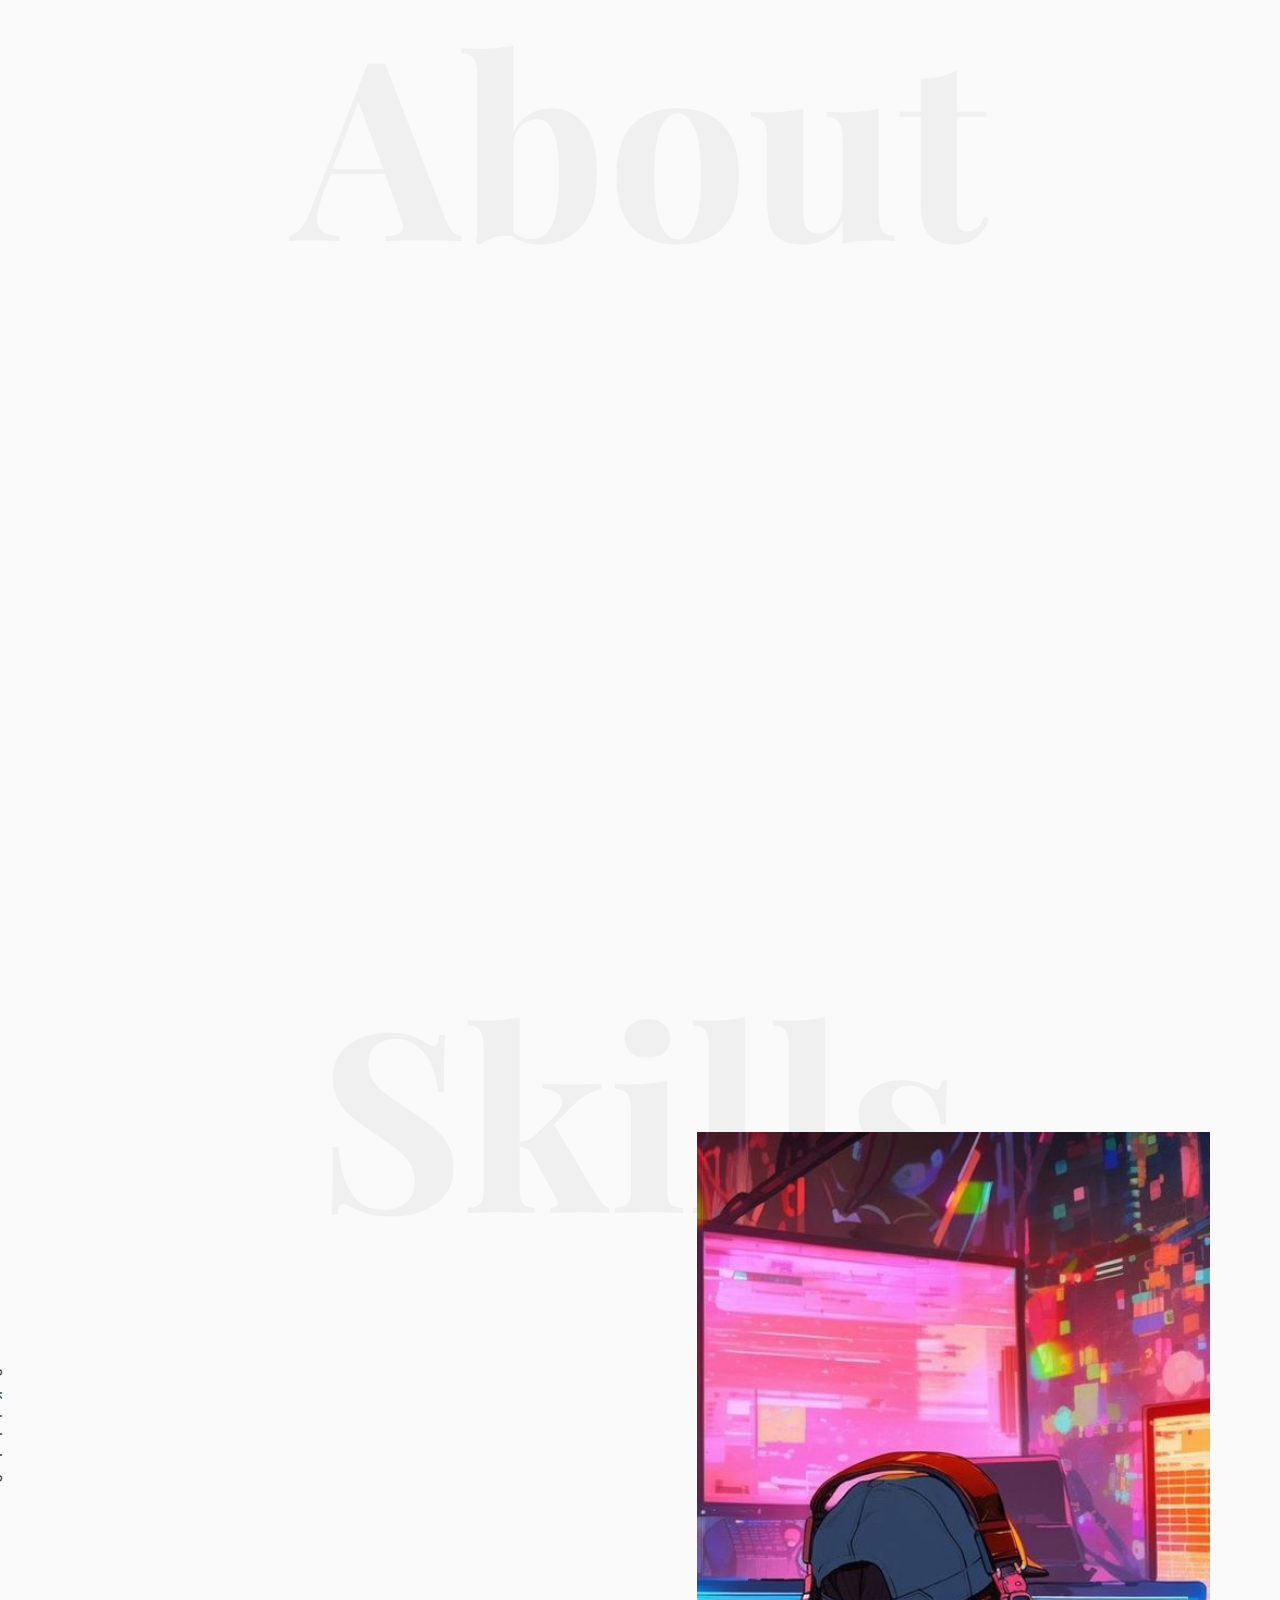
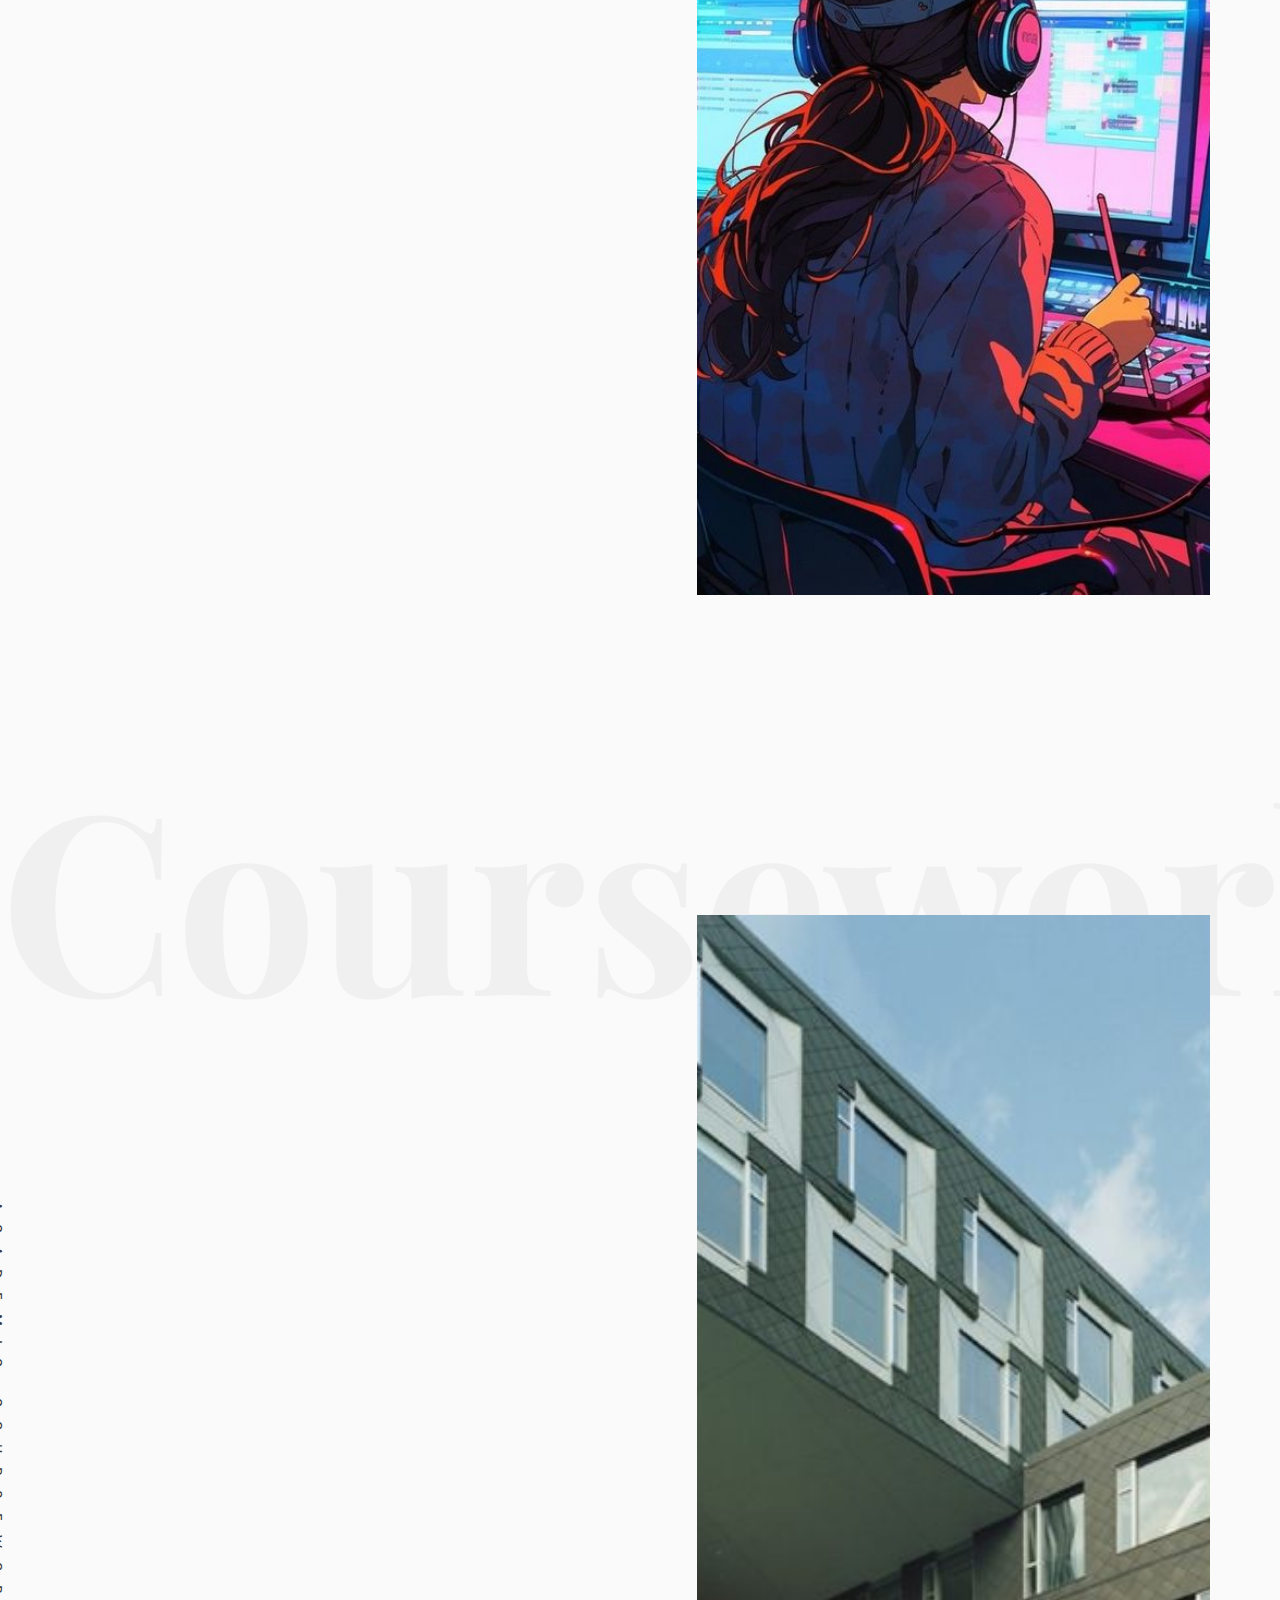
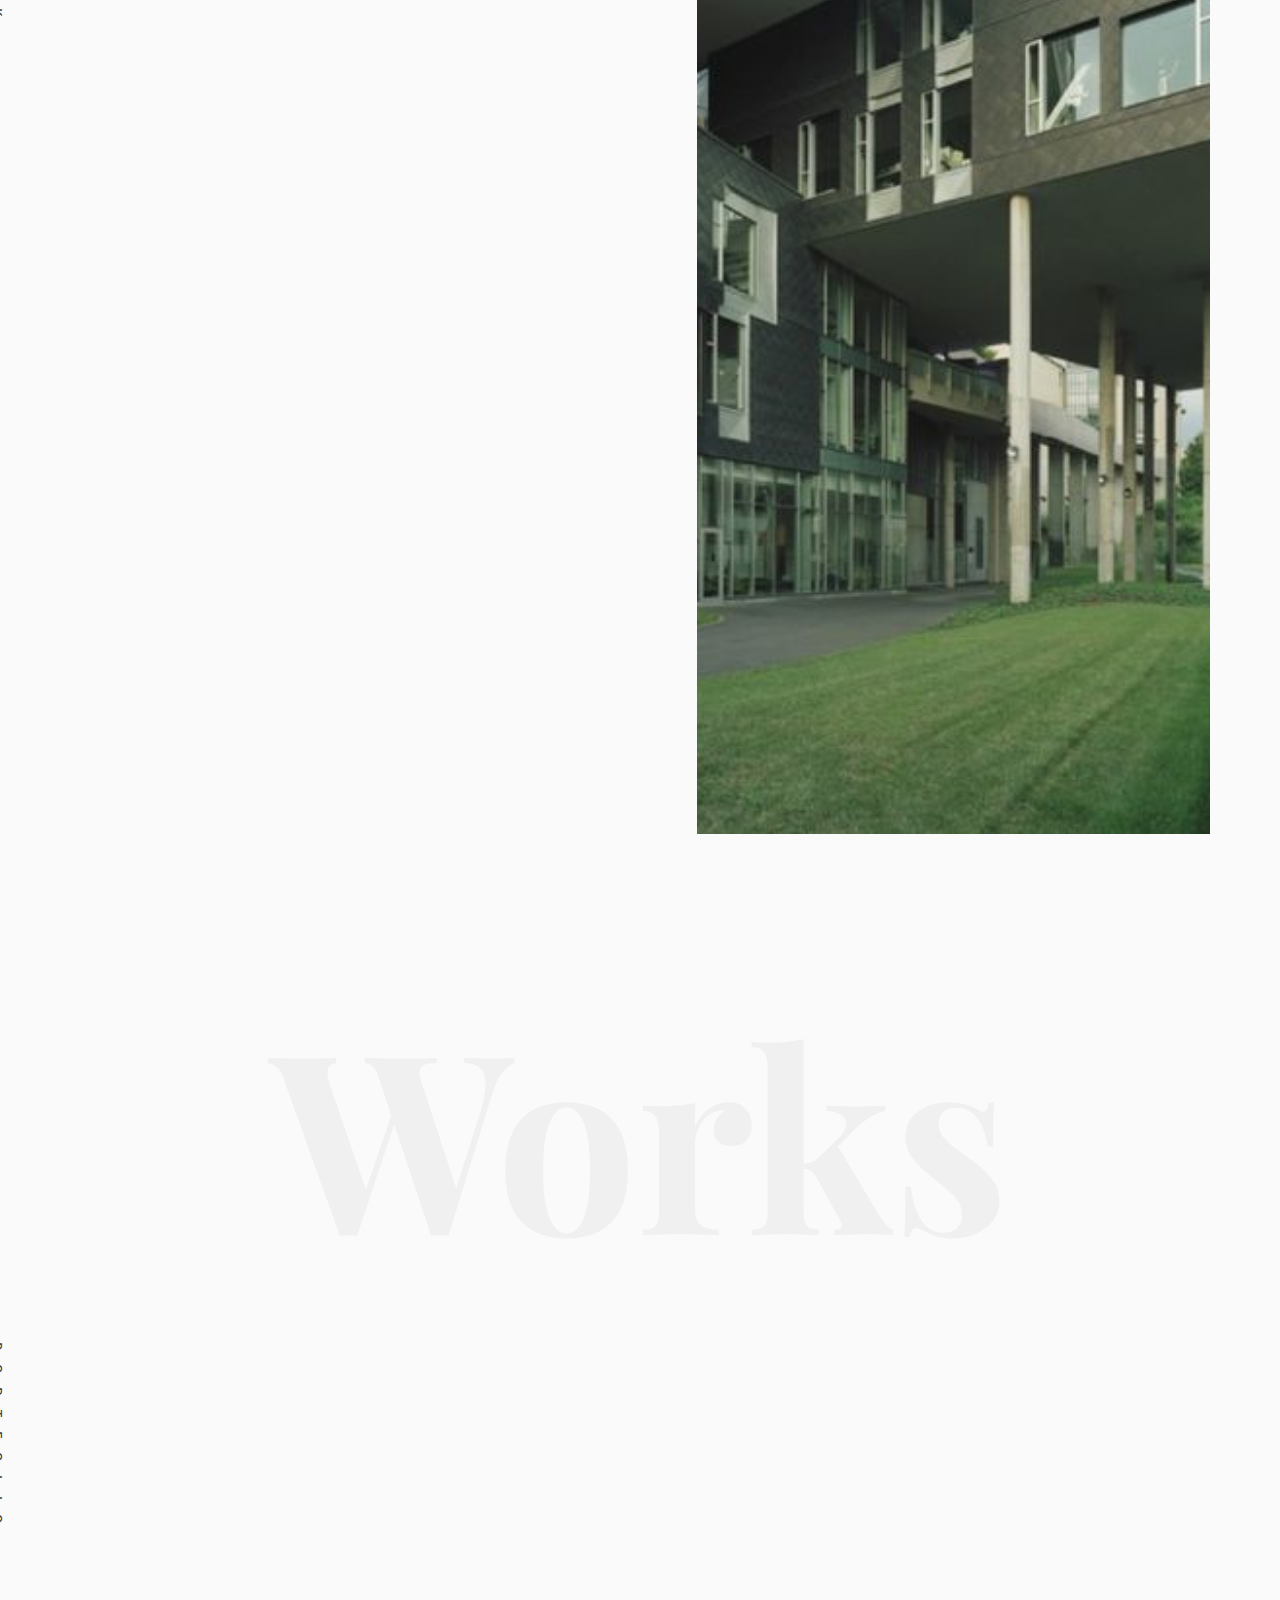
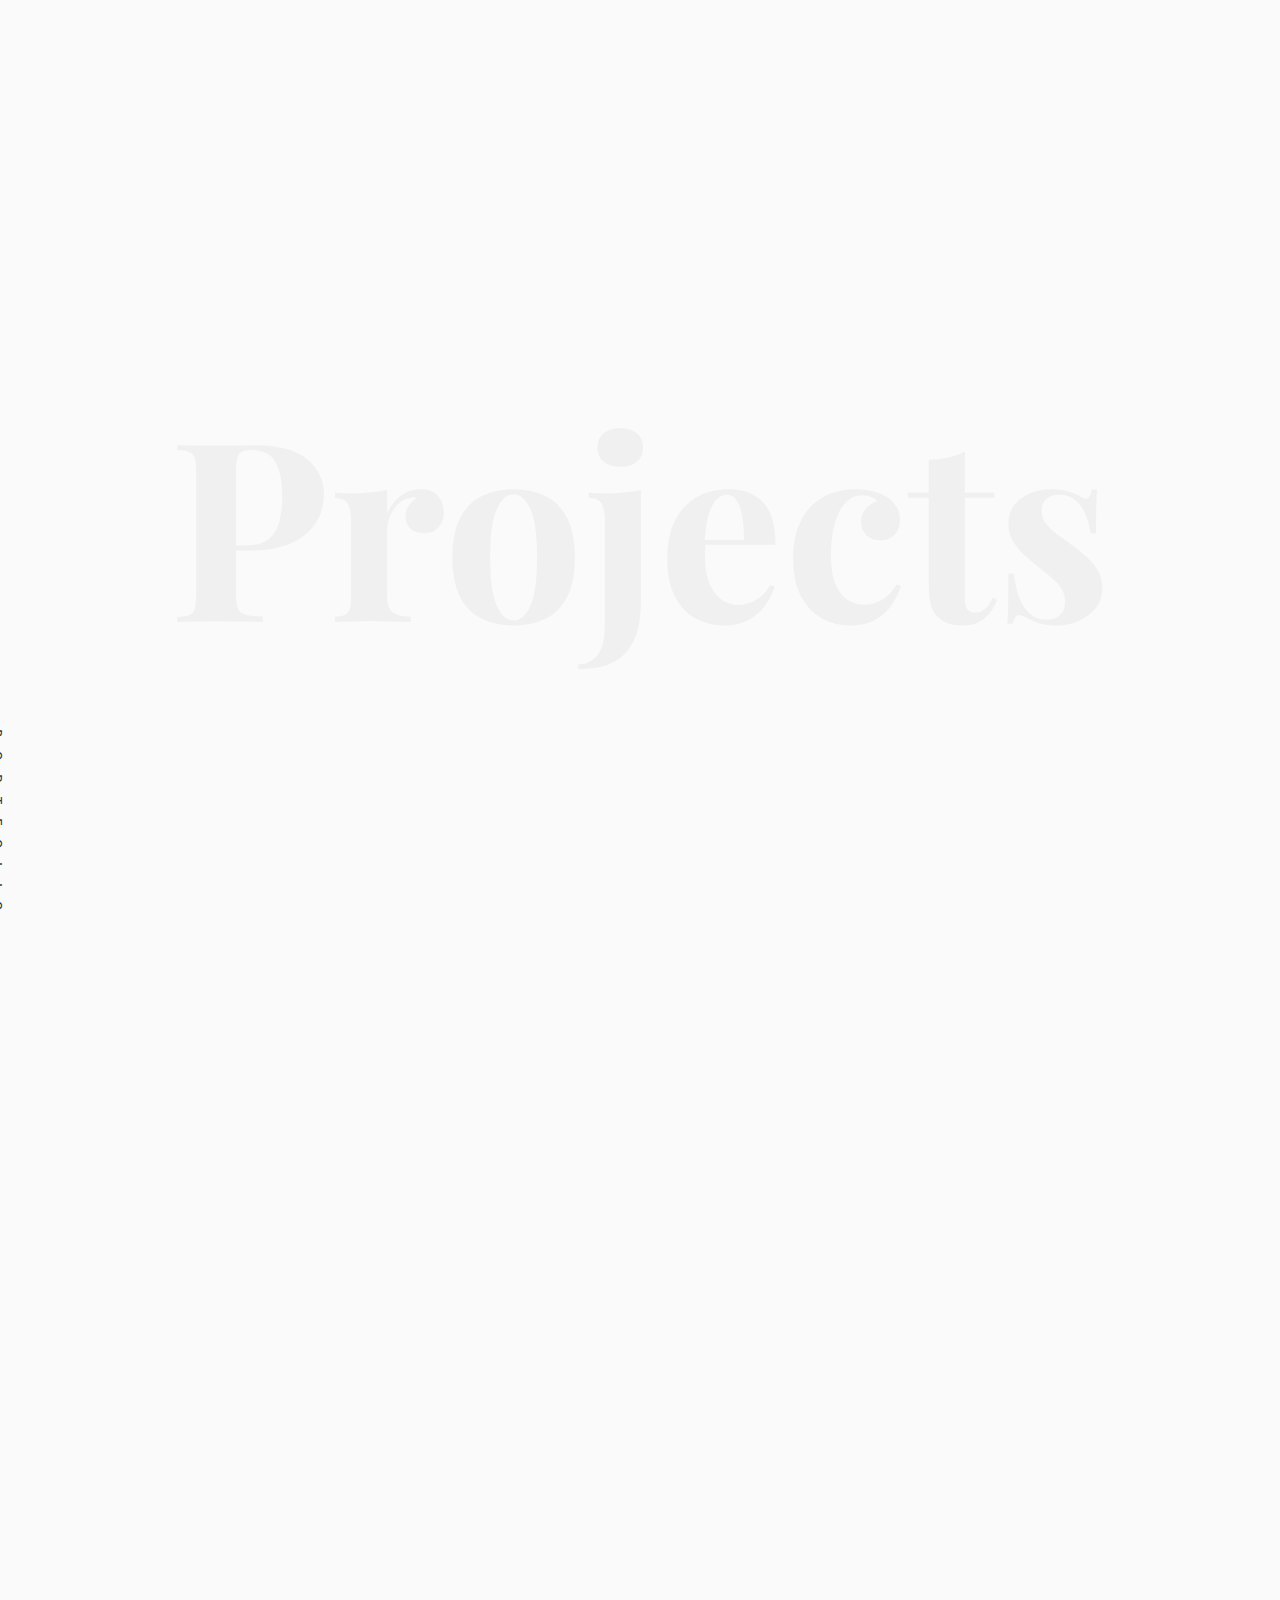
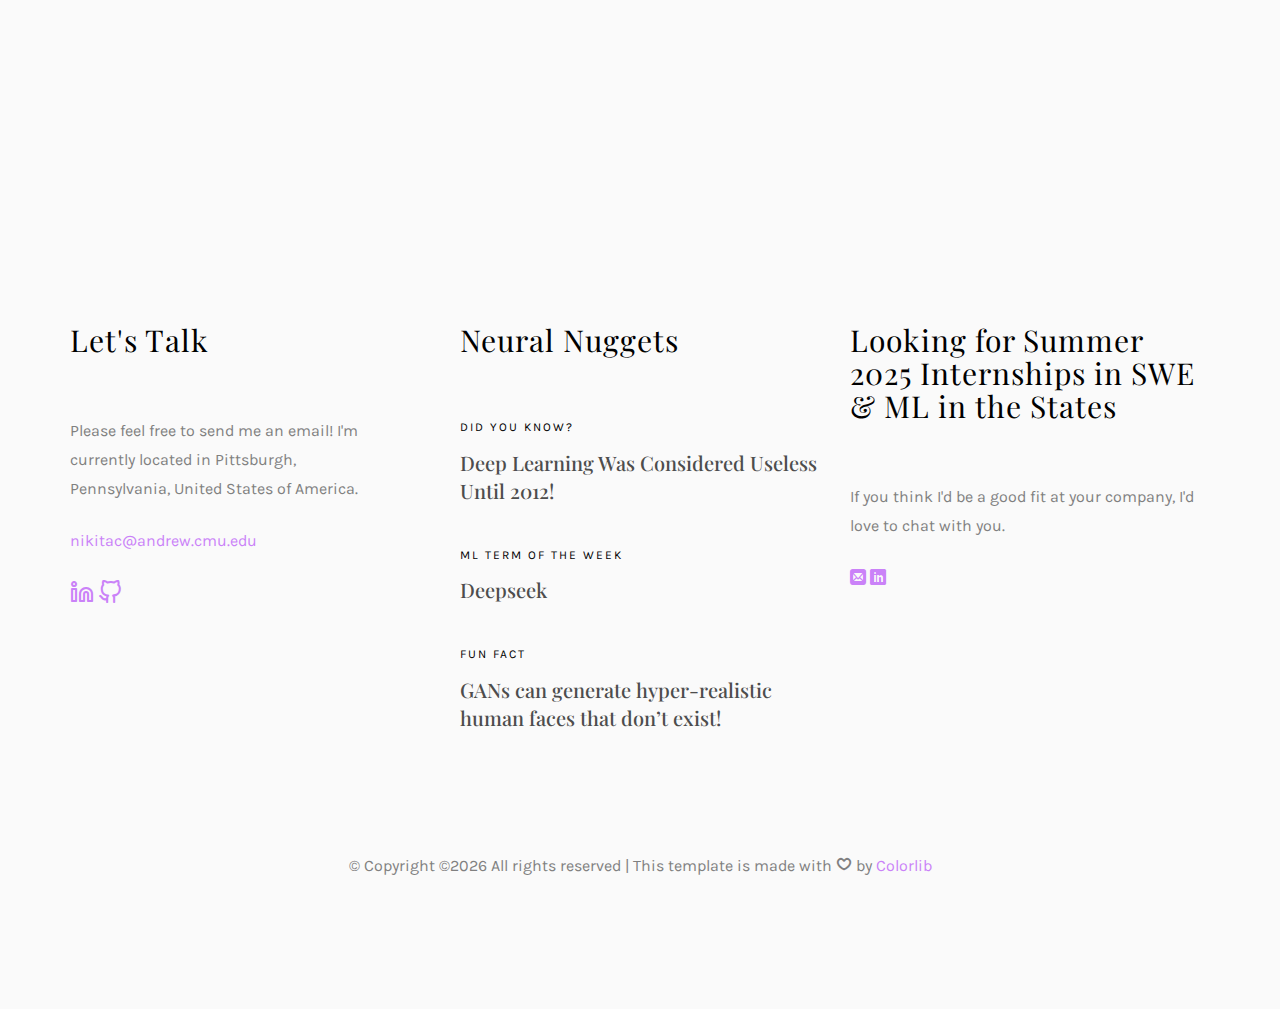
==== commit 7e080d61: "New Website" ====
--- a/index.html
+++ b/index.html
@@ -1,253 +1,794 @@
-<!DOCTYPE HTML>
-
-<html>
-	<head>
-		<title>Nik's Website</title>
-		<meta charset="utf-8" />
-		<meta name="viewport" content="width=device-width, initial-scale=1, user-scalable=no" />
-		<link rel="stylesheet" href="assets/css/main.css" />
-	</head>
-	<body class="is-preload">
-
-		<!-- Wrapper -->
-			<div id="wrapper">
-
-				<!-- Main -->
-					<div id="main">
-						<div class="inner">
-
-							<!-- Header -->
-								<header id="header">
-									<a href="index.html" class="logo"><strong>Nik's Website</strong> </a>
-									<ul class="icons">
-										<!-- <li><a href="#" class="icon brands fa-twitter"><span class="label">Twitter</span></a></li> -->
-										<!-- <li><a href="#" class="icon brands fa-facebook-f"><span class="label">Facebook</span></a></li> -->
-										<!-- <li><a href="#" class="icon brands fa-snapchat-ghost"><span class="label">Snapchat</span></a></li> -->
-										<!-- <li><a href="#" class="icon brands fa-instagram"><span class="label">Instagram</span></a></li> -->
-										<li><a href="https://github.com/nikitachaudharicodes" class="icon brands fa-github-square"><span class="label">Github</span></a></li>
-										<li><a href="https://www.linkedin.com/in/nikotscha/" class="icon brands fa-linkedin-in"><span class="label">Linkedin</span></a></li>
-
-
-									</ul>
-								</header>
-
-							<!-- Banner -->
-								<section id="banner">
-									<div class="content">
-										<header>
-											<h1>Hi, I’m Nikita<br />
-											Chaudhari</h1>
-											<p>Looking for Summer 2025 SWE & ML Internships in the States. </p>
-										</header>
-										<p>First Year Grad student at Carnegie Mellon School of Computer Science (Master's in Artificial Intelligence & Innovation).
-											I'd love to be a part of your team next summer. I'm looking for something in Machine Learning & SWE.  </p>
-										<ul class="actions">
-											<li><a href="#" class="button big">Learn More</a></li>
-										</ul>
-									</div>
-									<span class="image object">
-										<!-- <img src="images/NikPic.png" alt="" width="30" height="auto" /> -->
-										<img src="images/PortfolioPic.png" alt="" width="150" height="auto" />
-
-										<!-- <img src="images/NikPic.png" alt="" /> -->
-									</span>
-								</section>
-
-							<!-- Section -->
-								<section>
-									<header class="major">
-										<h2>Research interests</h2>
-									</header>
-									<div class="features">
-										<article>
-											<span class="icon fa-gem"></span>
-											<div class="content">
-												<h3>Natural Language Processing (NLP) for Social Impact</h3>
-												<p>Harnessing the power of language models to understand human communication has always fascinated me. I’m particularly driven to explore NLP's potential in education, healthcare, and social justice—how we can bridge gaps in accessibility, language barriers, and cultural divides using state-of-the-art models like GPT, BERT, and beyond.</p>
-											</div>
-										</article>
-										<article>
-											<span class="icon solid fa-paper-plane"></span>
-											<div class="content">
-												<h3>Speech Recognition and Understanding</h3>
-												<p>Speech is one of the most natural forms of communication, and enabling machines to comprehend it brings us closer to a seamless human-AI interaction. I'm passionate about developing speech models that are accurate, inclusive, and adaptive to diverse accents and languages, opening doors to next-gen assistive technologies and accessibility solutions.</p>
-											</div>
-										</article>
-										<article>
-											<span class="icon solid fa-rocket"></span>
-											<div class="content">
-												<h3>AI for Healthcare Transformation</h3>
-												<p>Leveraging ML to improve diagnostic accuracy, patient outcomes, and personalized medicine is a powerful frontier in healthcare. From predictive analytics to medical image interpretation and patient monitoring systems, I’m fascinated by the potential of AI to revolutionize how we approach patient care, making it more precise and accessible globally.</p>
-											</div>
-										</article>
-										<article>
-											<span class="icon solid fa-signal"></span>
-											<div class="content">
-												<h3>Sustainability and ML for a Greener Future</h3>
-												<p>AI and sustainability make for an inspiring intersection. I'm deeply interested in exploring how machine learning can be applied to reduce environmental impacts—whether through optimizing resource usage in agriculture, energy efficiency, or understanding climate data. AI has the power to inform smarter choices for a more sustainable planet.
-												</p>
-											</div>
-										</article>
-									</div>
-								</section>
-
-							<!-- Section -->
-<!-- 								<section>
-									<header class="major">
-										<h2>Ipsum sed dolor</h2>
-									</header>
-									<div class="posts">
-										<article>
-											<a href="#" class="image"><img src="images/pic01.jpg" alt="" /></a>
-											<h3>Interdum aenean</h3>
-											<p>Aenean ornare velit lacus, ac varius enim lorem ullamcorper dolore. Proin aliquam facilisis ante interdum. Sed nulla amet lorem feugiat tempus aliquam.</p>
-											<ul class="actions">
-												<li><a href="#" class="button">More</a></li>
-											</ul>
-										</article>
-										<article>
-											<a href="#" class="image"><img src="images/pic02.jpg" alt="" /></a>
-											<h3>Nulla amet dolore</h3>
-											<p>Aenean ornare velit lacus, ac varius enim lorem ullamcorper dolore. Proin aliquam facilisis ante interdum. Sed nulla amet lorem feugiat tempus aliquam.</p>
-											<ul class="actions">
-												<li><a href="#" class="button">More</a></li>
-											</ul>
-										</article>
-										<article>
-											<a href="#" class="image"><img src="images/pic03.jpg" alt="" /></a>
-											<h3>Tempus ullamcorper</h3>
-											<p>Aenean ornare velit lacus, ac varius enim lorem ullamcorper dolore. Proin aliquam facilisis ante interdum. Sed nulla amet lorem feugiat tempus aliquam.</p>
-											<ul class="actions">
-												<li><a href="#" class="button">More</a></li>
-											</ul>
-										</article>
-										<article>
-											<a href="#" class="image"><img src="images/pic04.jpg" alt="" /></a>
-											<h3>Sed etiam facilis</h3>
-											<p>Aenean ornare velit lacus, ac varius enim lorem ullamcorper dolore. Proin aliquam facilisis ante interdum. Sed nulla amet lorem feugiat tempus aliquam.</p>
-											<ul class="actions">
-												<li><a href="#" class="button">More</a></li>
-											</ul>
-										</article>
-										<article>
-											<a href="#" class="image"><img src="images/pic05.jpg" alt="" /></a>
-											<h3>Feugiat lorem aenean</h3>
-											<p>Aenean ornare velit lacus, ac varius enim lorem ullamcorper dolore. Proin aliquam facilisis ante interdum. Sed nulla amet lorem feugiat tempus aliquam.</p>
-											<ul class="actions">
-												<li><a href="#" class="button">More</a></li>
-											</ul>
-										</article>
-										<article>
-											<a href="#" class="image"><img src="images/pic06.jpg" alt="" /></a>
-											<h3>Amet varius aliquam</h3>
-											<p>Aenean ornare velit lacus, ac varius enim lorem ullamcorper dolore. Proin aliquam facilisis ante interdum. Sed nulla amet lorem feugiat tempus aliquam.</p>
-											<ul class="actions">
-												<li><a href="#" class="button">More</a></li>
-											</ul>
-										</article>
-									</div>
-								</section>
-
-						</div>
-					</div> -->
-
-				<!-- Sidebar -->
-					<div id="sidebar">
-						<div class="inner">
-
-							<!-- Search -->
-								<section id="search" class="alt">
-									<form method="post" action="#">
-										<input type="text" name="query" id="query" placeholder="Search" />
-									</form>
-								</section>
-
-							<!-- Menu -->
-								<nav id="menu">
-									<header class="major">
-										<h2>Menu</h2>
-									</header>
-									<ul>
-										<li><a href="index.html">About Me</a></li>
-										<li><a href="generic.html">Research Work & Projects</a></li>
-										<!-- <li><a href="elements.html">Personal Life</a></li> -->
-<!-- 										<li>
-											<span class="opener">Submenu</span>
-											<ul>
-												<li><a href="#">Lorem Dolor</a></li>
-												<li><a href="#">Ipsum Adipiscing</a></li>
-												<li><a href="#">Tempus Magna</a></li>
-												<li><a href="#">Feugiat Veroeros</a></li>
-											</ul>
-										</li>
-										<li><a href="#">Etiam Dolore</a></li>
-										<li><a href="#">Adipiscing</a></li>
-										<li>
-											<span class="opener">Another Submenu</span>
-											<ul>
-												<li><a href="#">Lorem Dolor</a></li>
-												<li><a href="#">Ipsum Adipiscing</a></li>
-												<li><a href="#">Tempus Magna</a></li>
-												<li><a href="#">Feugiat Veroeros</a></li>
-											</ul>
-										</li>
-										<li><a href="#">Maximus Erat</a></li>
-										<li><a href="#">Sapien Mauris</a></li>
-										<li><a href="#">Amet Lacinia</a></li>
-									</ul> -->
-								</nav>
-
-							<!-- Section -->
-<!-- 								<section>
-									<header class="major">
-										<h2>Ante interdum</h2>
-									</header>
-									<div class="mini-posts">
-										<article>
-											<a href="#" class="image"><img src="images/pic07.jpg" alt="" /></a>
-											<p>Aenean ornare velit lacus, ac varius enim lorem ullamcorper dolore aliquam.</p>
-										</article>
-										<article>
-											<a href="#" class="image"><img src="images/pic08.jpg" alt="" /></a>
-											<p>Aenean ornare velit lacus, ac varius enim lorem ullamcorper dolore aliquam.</p>
-										</article>
-										<article>
-											<a href="#" class="image"><img src="images/pic09.jpg" alt="" /></a>
-											<p>Aenean ornare velit lacus, ac varius enim lorem ullamcorper dolore aliquam.</p>
-										</article>
-									</div>
-									<ul class="actions">
-										<li><a href="#" class="button">More</a></li>
-									</ul>
-								</section> -->
-
-							<!-- Section -->
-								<section>
-									<header class="major">
-										<h2>Get in touch</h2>
-									</header>
-									<p>Please send me an email or call/text my number if you want to discuss work or research opportunities.</p>
-									<ul class="contact">
-										<li class="icon solid fa-envelope"><a href="#">nikitac@andrew.cmu.edu</a></li>
-										<li class="icon solid fa-envelope"><a href="#">nikitarajeevchaudhari26@gmail.com</a></li>
-										<li class="icon solid fa-phone">+1 646-276-0416</li>
-										<li class="icon solid fa-home">Currently in Pittsburgh, PA, USA! drop me a mail if you're in town and want to meet :D<br />
-										</li>
-									</ul>
-								</section>
-
-
-						</div>
-					</div>
-
-			</div>
-
-		<!-- Scripts -->
-			<script src="assets/js/jquery.min.js"></script>
-			<script src="assets/js/browser.min.js"></script>
-			<script src="assets/js/breakpoints.min.js"></script>
-			<script src="assets/js/util.js"></script>
-			<script src="assets/js/main.js"></script>
-
-	</body>
-</html>+<!DOCTYPE HTML>
+<html>
+	<head>
+	<meta charset="utf-8">
+	<meta http-equiv="X-UA-Compatible" content="IE=edge">
+	<title>Nikita - Portfolio</title>
+	<meta name="viewport" content="width=device-width, initial-scale=1">
+	<meta name="description" content="Machine Learning & Software Engineer" />
+	<meta name="keywords" content="" />
+	<meta name="author" content="" />
+
+  <!-- Facebook and Twitter integration -->
+	<meta property="og:title" content=""/>
+	<meta property="og:image" content=""/>
+	<meta property="og:url" content=""/>
+	<meta property="og:site_name" content=""/>
+	<meta property="og:description" content=""/>
+	<meta name="twitter:title" content="" />
+	<meta name="twitter:image" content="" />
+	<meta name="twitter:url" content="" />
+	<meta name="twitter:card" content="" />
+
+	<!-- Place favicon.ico and apple-touch-icon.png in the root directory -->
+	<link rel="shortcut icon" href="favicon.ico">
+
+	<link href="https://fonts.googleapis.com/css?family=Karla:400,700" rel="stylesheet">
+	<link href="https://fonts.googleapis.com/css?family=Playfair+Display:400,400i,700" rel="stylesheet">
+	
+	<!-- Animate.css -->
+	<link rel="stylesheet" href="css/animate.css">
+	<!-- Icomoon Icon Fonts-->
+	<link rel="stylesheet" href="css/icomoon.css">
+	<!-- Bootstrap  -->
+	<link rel="stylesheet" href="css/bootstrap.css">
+	<!-- Owl Carousel -->
+	<link rel="stylesheet" href="css/owl.carousel.min.css">
+	<link rel="stylesheet" href="css/owl.theme.default.min.css">
+	<!-- Magnific Popup -->
+	<link rel="stylesheet" href="css/magnific-popup.css">
+
+	<link rel="stylesheet" href="css/style.css">
+
+
+	<!-- Modernizr JS -->
+	<script src="js/modernizr-2.6.2.min.js"></script>
+	<!-- FOR IE9 below -->
+	<!--[if lt IE 9]>
+	<script src="js/respond.min.js"></script>
+	<![endif]-->
+
+	</head>
+	<body>
+
+	<!-- <nav id="colorlib-main-nav" role="navigation">
+		<a href="#" class="js-colorlib-nav-toggle colorlib-nav-toggle active"><i></i></a>
+		<div class="js-fullheight colorlib-table">
+			<div class="colorlib-table-cell js-fullheight">
+				<div class="row">
+					<div class="col-md-12">
+						<div class="form-group">
+							<input type="text" class="form-control" id="search" placeholder="Enter any key to search...">
+							<button type="submit" class="btn btn-primary"><i class="icon-search3"></i></button>
+						</div>
+					</div>
+				</div>
+				<div class="row">
+					<div class="col-md-12">
+						<ul>
+							<li class="active"><a href="index.html">Home</a></li>
+							<li><a href="services.html">Skills</a></li>
+							<li><a href="work.html">Published Work</a></li>
+							<li><a href="index.html#colorlib-work">Projects</a></li>
+							<li><a href = "">Work Experience</a></li>
+							<li><a href="index.html#colorlib-page">About</a></li>
+							<li><a href="contact.html">Contact</a></li>
+						</ul>
+					</div>
+				</div> -->
+				<!-- <div class="row">
+					<div class="col-md-12">
+						<h2 class="head-title">Works</h2>
+						<a href="images/work-1.jpg" class="gallery image-popup-link text-center" style="background-image: url(images/work-1.jpg);">
+							<span><i class="icon-search3"></i></span>
+						</a>
+						<a href="images/work-2.jpg" class="gallery image-popup-link text-center" style="background-image: url(images/work-2.jpg);">
+							<span><i class="icon-search3"></i></span>
+						</a>
+						<a href="images/work-3.jpg" class="gallery image-popup-link text-center" style="background-image: url(images/work-3.jpg);">
+							<span><i class="icon-search3"></i></span>
+						</a>
+						<a href="images/work-4.jpg" class="gallery image-popup-link text-center" style="background-image: url(images/work-4.jpg);">
+							<span><i class="icon-search3"></i></span>
+						</a>
+					</div>
+				</div> -->
+			<!-- </div>
+		</div>
+	</nav> -->
+	
+	<div id="colorlib-page">
+		<header>
+			<div class="container">
+				<div class="row">
+					<div class="col-md-12">
+						<!-- <div class="colorlib-navbar-brand">
+							<a class="colorlib-logo" href="index.html"><span>Ni</span><span> ko</span></a>
+						</div> -->
+						<!-- <a href="#" class="js-colorlib-nav-toggle colorlib-nav-toggle"><i></i></a> -->
+					</div>
+				</div>
+			</div>
+		</header>
+		<div id="colorlib-about">
+			<div class="container">
+				<div class="row text-center">
+					<h2 class="bold">About</h2>
+				</div>
+				<div class="row">
+					<div class="col-md-5 animate-box">
+						<div class="owl-carousel3">
+							<div class="item">
+								<img class="img-responsive about-img" src="images/sushinepal.jpeg" alt="html5 bootstrap template by colorlib.com">
+							</div>
+							<div class="item">
+								<img class="img-responsive about-img" src="images/degree.jpeg" alt="html5 bootstrap template by colorlib.com">
+							</div>
+							<div class="item">
+								<img class="img-responsive about-img" src="images/albert.jpeg" alt="html5 bootstrap template by colorlib.com">
+							</div>
+							<div class="item">
+								<img class="img-responsive about-img" src="images/linkedinheadshot.jpeg" alt="html5 bootstrap template by colorlib.com">
+							</div>
+							<div class="item">
+								<img class="img-responsive about-img" src="images/graduation.jpeg" alt="html5 bootstrap template by colorlib.com">
+							</div>
+							<div class="item">
+								<img class="img-responsive about-img" src="images/highmark.jpeg" alt="html5 bootstrap template by colorlib.com">
+							</div>
+							<div class="item">
+								<img class="img-responsive about-img" src="images/saree.jpeg" alt="html5 bootstrap template by colorlib.com">
+							</div>
+							<div class="item">
+								<img class="img-responsive about-img" src="images/nepal.jpeg" alt="html5 bootstrap template by colorlib.com">
+							</div>
+						</div>
+					</div>
+					<div class="col-md-6 col-md-push-1 animate-box">
+						<div class="about-desc">
+							<div class="owl-carousel3">
+								<div class="item">
+									<h2><span>Nikita Chaudhari</span></h2>
+									<h4>(nih-kee-tah)</h4>
+								</div>
+								<div class="item">
+									<h2><span>I'm studying AI at  </span><span>Carnegie Mellon SCS!</span></h2>
+								</div>
+							</div>
+							<div class="desc">
+								<div class="rotate">
+									<h2 class="heading">About</h2>
+								</div>
+								<p>Nikita is a Master’s student in Artificial Intelligence at <a href="https://www.cs.cmu.edu">Carnegie Mellon University</a>, where she has excelled in building robust machine learning models and developing scalable software solutions. Her strong foundation in software engineering and AI positions her to thrive as an intern any place she works this summer.</p>
+								<p class="colorlib-social-icons">
+									<a href="https://www.linkedin.com/in/nikotscha/"><i class="icon-linkedin3"></i></a> 
+									<a href="mailto:nikitac@cs.cmu.edu"><i class="icon-mail3"></i></a>
+									<a href="mailto:nikitarajeevchaudhari26@gmail.com"><i class="icon-mail"></i></a>
+									<a href="https://github.com/nikitachaudharicodes"><i class="icon-github"></i></a>
+									<a href="https://www.instagram.com/nikotscha/"><i class="icon-instagram"></i></a>
+									<a href ="https://open.spotify.com/user/xiz7q03tsnt6lr16lxsdecqdw?si=5c7d18c7ad5f4a66"><i class = "icon-spotify"></i></a>
+								</p>
+								<p><a href="mailto:nikitac@cs.cmu.edu" class="btn btn-primary btn-outline">Contact Me!</a></p>
+
+								<h4>Expertise: </h4> 
+								<p> Artificial Intelligence & Machine Learning, Software Engineering, Data Engineering, MLOps, Research </p>
+							</div>
+						</div>
+					</div>
+				</div>
+			</div>
+		</div>
+
+		<div id="colorlib-services">
+			<div class="container">
+				<div class="row text-center">
+					<h2 class="bold">Skills</h2>
+				</div>
+				<div class="row">
+					<div class="col-md-12">
+						<div class="services-flex">
+							<div class="one-third">
+								<div class="row">
+									<div class="col-md-12 col-md-offset-0 animate-box intro-heading">
+										<span>My Skills</span>
+										<h2>I can do: </h2>
+									</div>
+								</div>
+								<div class="row">
+									<div class="col-md-12">
+										<div class="rotate">
+											<h2 class="heading">Skills</h2>
+										</div>
+									</div>
+									<div class="col-md-6">
+										<div class="services animate-box">
+											<h3>1 - Languages </h3>
+											<ul>
+												<li>Python</li>
+												<li> Java </li>
+												<li>C &amp; C++</li>
+												<li>SQL</li>
+												<li>HTML &amp; CSS &amp; Javascript</li>
+											</ul>
+										</div>
+										<div class="services animate-box">
+											<h3>3 - Libraries</h3>
+											<ul>
+												<li>Pandas</li>
+												<li>Numpy &amp; Matplotlib</li>
+												<li>SciPy</li>
+												<li>NLTK</li>
+												<li>OpenCV</li>
+												<li>Selenium &amp; BeautifulSoup &amp; Scrapy </li>
+												<li>Flask &amp; Django</li>
+												<li>Selenium</li>
+											</ul>
+										</div>
+									</div>
+									<div class="col-md-6">
+										<div class="services animate-box">
+											<h3>2 - Frameworks</h3>
+											<ul>
+												<li>PyTorch</li>
+												<li> HuggingFace </li>
+												<li>Scikit-learn</li>
+												<li>Tensorflow</li>
+												<li>Keras</li>
+												<li>FastAPI</li>
+												<li>Tkinter</li>
+												<li>Apache Spark</li>
+											</ul>
+										</div>
+										<div class="services animate-box">
+											<h3>4 - Tools</h3>
+											<ul>
+												<li>Git </li>
+												<li>Github &amp; GitLab</li>
+												<li>pip &amp; conda</li>
+												<li>Docker &amp; Kubernetes</li>
+												<li>VSCode</li>
+												<li>Jupyter Notebook</li>
+												<!-- <li>Apache Airflow</li> -->
+												<li>Jira</li>
+											</ul>
+										</div>
+									</div>
+								</div>
+							</div>
+							<div class="one-forth services-img" style="background-image: url(images/skills.jpeg);">
+							</div>
+						</div>
+					</div>
+				</div>
+			</div>
+		</div>
+
+		<div id="colorlib-services">
+			<div class="container">
+				<div class="row text-center">
+					<h2 class="bold">Coursework</h2>
+				</div>
+				<div class="row">
+					<div class="col-md-12">
+						<div class="services-flex">
+							<div class="one-third">
+								<div class="row">
+									<div class="col-md-12 col-md-offset-0 animate-box intro-heading">
+										<span>Relevant Coursework</span>
+										<h2> Classes I've taken at Carnegie Mellon & Symbiosis </h2>
+									</div>
+								</div>
+								<div class="row">
+									<div class="col-md-12">
+										<div class="rotate">
+											<h2 class="heading">Academic Coursework</h2>
+										</div>
+									</div>
+									<div class="col-md-6">
+										<div class="services animate-box">
+											<h3>* CMU Grad Summer 2024 </h3>
+											<ul>
+												<li><a href="https://www.cs.cmu.edu/~213/"> 15-213: Introduction to Computer Systems</a></li>
+
+											</ul>
+										</div>
+										<div class="services animate-box">
+											<h3>* SIU Undergrad </h3>
+											<ul>
+												<li>0302: Data Structures & Algorithms</li>
+												<li>0702: Compiler Construction</li>
+												<li>0505: Theory of Computation</li>
+												<li>0709: Neural Networks</li>
+												<li>0502: Computer Vision</li>
+												<li>0715: Natural Language Processing</li>
+												<li>0603: Design Thinking</li>
+												<li>0304: Computer Organization</li>
+												<li>0305: Digital Electronics & Logic Design</li>
+												<li>0403: Operating Systems</li>
+												<li>0504: Database Management Systems</li>
+												<li>0518: Introduction to Image Processing</li>
+												<li>0524, 0525, 0635: Machine Learning: Classification, Regression, Clustering & Retrieval </li>
+												<li>0614: Human Computer Interface</li>
+												<li>0608: Internet of Things</li>
+												<li>0703: Big Data, Hadoop & Apache Spark</li>
+												<li>0604: Cyber Security</li>
+												
+
+											</ul>
+										</div>
+									</div>
+									<div class="col-md-6">
+										<div class="services animate-box">
+											<h3>* CMU Grad Fall 2024</h3>
+											<ul>
+												<li><a href="https://www.cs.cmu.edu/~mgormley/courses/10601/schedule.html"> 10-601: Machine Learning</a></li>
+												<li><a href="https://www.cs.cmu.edu/~ralf/11-601_F24_Syllabus.pdf"> 11-601: Coding & Algorithms Bootcamp</a></li>
+												<li><a href="https://www.cs.cmu.edu/~ehn/11-697/"> 11-697: Introduction to Question Answering using LLMs</a></li>
+												<li><a href="http://euro.ecom.cmu.edu/program/law/08-732/"> 17-762: Law of Computer Technology </a></li>
+												<li><a href="https://msaii.cs.cmu.edu/curriculum-0"> 11-651: AI & Future Markets </a></li>
+
+											</ul>
+										</div>
+										<div class="services animate-box">
+											<h3>* CMU Grad Spring 2025</h3> 
+											<ul>
+												
+												<li><a href="https://deeplearning.cs.cmu.edu/S25/index.html"> 11-785: Deep Learning</a></li>
+												<li><a href="https://mlip-cmu.github.io/s2025/#:~:text=Spring%202025,fairness%2C%20explainability)%20and%20MLOps."> 17-645: Machine Learning In Production/ AI Engineering </a></li>
+												<li><a href="https://www.cs.cmu.edu/~ehn/11-797/"> 15-213: Question Answering (Research)</a></li>
+												<li><a href="https://cmu-l3.github.io/anlp-spring2025/#:~:text=Advanced%20natural%20language%20processing%20is,edge%20research%20in%20the%20field."> 15-213: Advanced Natural Language Processing </a></li>
+												<li><a href="https://www.aivs.co"> 11-681: Artificial Intelligence Venture Studio (Startup Incubator) - Swartz Centre of Entreprenurship</a></li>
+											</ul>
+										</div>
+									</div>
+								</div>
+							</div>
+							<div class="one-forth services-img" style="background-image: url(images/cmu1.jpeg);">
+							</div>
+						</div>
+					</div>
+				</div>
+			</div>
+		</div>
+
+
+		<div id="colorlib-work">
+			<div class="container">
+				<div class="row text-center">
+					<h2 class="bold">Works</h2>
+				</div>
+				<div class="row">
+					<div class="col-md-12 col-md-offset-0 text-center animate-box intro-heading">
+						<span>Portfolio</span>
+						<h2>Published Work</h2>
+					</div>
+				</div>
+				<div class="row">
+					<div class="col-md-12">
+						<div class="rotate">
+							<h2 class="heading">Portfolio</h2>
+						</div>
+					</div>
+				</div>
+				<div class="row">
+					<div class="col-md-12">
+						<div class="work-entry animate-box">
+							<a href="work.html" class="work-img" style="background-image: url(images/research.jpeg);">
+								<div class="display-t">
+									<div class="work-name">
+										<h2>Smarter Summaries: NLP for Research Papers</h2>
+									</div>
+								</div>
+							</a>
+							<div class="col-md-4 col-md-offset-4">
+								<div class="desc">
+									<p>Developed a hybrid model leveraging abstractive and extractive summarization to distill insights from paper intros.</p>
+									<p>Attained a final weighted average score of 5.8, nearly matching BERT’s result of 6.88 and outperforming BART & T5, their
+										total was 4.8 and 5.4, as evaluated through ROUGE, BLEU, and author evaluation metrics.</p>
+									
+									<p class="read"><a href="https://ijai.iaescore.com/index.php/IJAI/article/view/25059">View IJAI Publication</a></p>
+								</div>
+							</div>
+						</div>
+					</div>
+					<div class="col-md-12">
+						<div class="work-entry animate-box">
+							<a href="work.html" class="work-img" style="background-image: url(images/isl.jpeg);">
+								<div class="display-t">
+									<div class="work-name">
+										<h2>Comparative Analysis Of Indian Sign Language Recognition Using Deep Learning Models</h2>
+									</div>
+								</div>
+							</a>
+							<div class="col-md-4 col-md-offset-4">
+								<div class="desc">
+									<p>Built an Indian Sign Language (ISL) dataset and researched five deep learning models for ISL-to-text translation, employing image processing techniques to compare Densenet, Inception, ResNet, VGG19, and VGG16.
+										</p>
+									
+									<p>Achieved optimal results with ResNet-50, attaining 98.25% accuracy and 99.34% F1-score; InceptionNet V3 was least favorable with 66.75% accuracy and 70.89% F1. Findings documented in the Forum for Linguistic Studies.</p>
+									<p class="read"><a href="https://journals.bilpubgroup.com/index.php/fls/article/view/6399">View FLS Publication</a></p>
+								</div>
+							</div>
+						</div>
+					</div>
+					<div class="col-md-12">
+						<div class="work-entry animate-box">
+							<a href="work.html" class="work-img" style="background-image: url(images/auto.jpeg);">
+								<div class="display-t">
+									<div class="work-name">
+										<h2>Improving the Performance of Autonomous Driving Through Deep Reinforcement Learning</h2>
+									</div>
+								</div>
+							</a>
+							<div class="col-md-4 col-md-offset-4">
+								<div class="desc">
+									<p> Developed and trained an autonomous car navigation model using reinforcement learning algorithms, including PPO, DQN,
+										and DDPG.Conducted comprehensive analysis of algorithm performance based on speed, accuracy, and reliability.</p>
+									<p>Published findings in Sustainability, MDPI, showcasing DQN’s superior performance in short training durations and
+										highlighting potential enhancements with E-decay techniques. Identified areas for further optimization of PPO under extended training conditions.</p>
+									<p class="read"><a href="https://www.mdpi.com/2071-1050/15/18/13799">View MDPI Sustainability Publication</a></p>
+								</div>
+							</div>
+						</div>
+					</div>
+
+				</div>
+			</div>
+		</div>
+
+
+
+		<div id="colorlib-work">
+			<div class="container">
+				<div class="row text-center">
+					<h2 class="bold">Projects</h2>
+				</div>
+				<div class="row">
+					<div class="col-md-12 col-md-offset-0 text-center animate-box intro-heading">
+						<span>Portfolio</span>
+						<h2>Projects</h2>
+					</div>
+				</div>
+				<div class="row">
+					<div class="col-md-12">
+						<div class="rotate">
+							<h2 class="heading">Portfolio</h2>
+						</div>
+					</div>
+				</div>
+				
+				<div class="row">
+					<div class="col-md-12">
+						<div class="work-entry animate-box">
+							<a href="work.html" class="work-img" style="background-image: url(images/specto.jpeg);">
+								<div class="display-t">
+									<div class="work-name">
+										<h2>Phoneme Recognition with Neural Network</h2>
+									</div>
+								</div>
+							</a>
+							<div class="col-md-4 col-md-offset-4">
+								<div class="desc">
+									<p> Developed a Multilayer Perceptron (MLP)-based speech recognition model to classify phoneme states from Mel spectrograms.</p>
+									<p>Implemented data preprocessing, context padding, and feature extraction to optimize performance on phoneme classification.</p>
+									<p>Fine-tuned model architectures and hyperparameters (e.g., activation functions, dropout, batch size) to maximize accuracy in a Kaggle-hosted competition.</p>
+									<!-- <p class="read"><a href="https://www.mdpi.com/2071-1050/15/18/13799">View MDPI Sustainability Publication</a></p> -->
+								</div>
+							</div>
+						</div>
+					</div>
+					<div class="col-md-12">
+						<div class="work-entry animate-box">
+							<a href="work.html" class="work-img" style="background-image: url(images/memoryallocation.jpeg);">
+								<div class="display-t">
+									<div class="work-name">
+										<h2>Dynamic Memory Allocator in C</h2>
+									</div>
+								</div>
+							</a>
+							<div class="col-md-4 col-md-offset-4">
+								<div class="desc">
+									<p>Designed a dynamic malloc in C, incorporating key optimizations like block splitting, coalescing, mini-headers, footers, and
+										free block lists. Reduced fragmentation by 40% and improved memory utilization by 25%.</p>
+									
+									<!-- <p class="read"><a href="https://ijai.iaescore.com/index.php/IJAI/article/view/25059">View IJAI Publication</a></p> -->
+								</div>
+							</div>
+						</div>
+					</div>
+					<div class="col-md-12">
+						<div class="work-entry animate-box">
+							<a href="work.html" class="work-img" style="background-image: url(images/chest.jpeg);">
+								<div class="display-t">
+									<div class="work-name">
+										<h2>Drift: Quantifying drift for predictive modeling in medical x-ray imaging - Asher Orion </h2>
+									</div>
+								</div>
+							</a>
+							<div class="col-md-4 col-md-offset-4">
+								<div class="desc">
+									<p>Designed a drift detection pipeline for chest X-rays(CheXpert and NIH datasets), incorporating a RAG-inspired model to
+										filter in-distribution images and a model to assess input suitability. Currently extending the project with Asher Orion to realize actual industry functionality.
+										</p>
+									<p> Group Project as a part of Nucleate's BioHacks 2024</p>
+									
+									<!-- <p class="read"><a href="https://journals.bilpubgroup.com/index.php/fls/article/view/6399">View FLS Publication</a></p> -->
+								</div>
+							</div>
+						</div>
+					</div>
+					<div class="col-md-12">
+						<div class="work-entry animate-box">
+							<a href="work.html" class="work-img" style="background-image: url(images/Llama2.jpeg);">
+								<div class="display-t">
+									<div class="work-name">
+										<h2>Mini-Llama: Lightweight NLP Model</h2>
+									</div>
+								</div>
+							</a>
+							<div class="col-md-4 col-md-offset-4">
+								<div class="desc">
+									<p> Implemented core components of Llama2, an advanced open-source language model, to gain a deeper understanding of neural language modeling.</p>
+									<p>Conducted text generation and sentiment classification on the SST-5 and CFIMDB datasets using both zero-shot prompting and fine-tuning approaches.</p>
+									<p>Utilized pretrained weights from stories42M.pt to enable text completion and classification, optimizing the model’s performance without using transformer-based libraries.</p>
+									<!-- <p class="read"><a href="https://www.mdpi.com/2071-1050/15/18/13799">View MDPI Sustainability Publication</a></p> -->
+								</div>
+							</div>
+						</div>
+					</div>
+					<div class="col-md-12">
+						<div class="work-entry animate-box">
+							<a href="work.html" class="work-img" style="background-image: url(images/access3.jpeg);">
+								<div class="display-t">
+									<div class="work-name">
+										<h2>ML-Powered Image Accessibility & Search</h2>
+									</div>
+								</div>
+							</a>
+							<div class="col-md-4 col-md-offset-4">
+								<div class="desc">
+									<p>Enhanced a web application by integrating ML-powered alternative text generation and image search for improved accessibility and usability.</p>
+									<p>Implemented automatic alt-text generation for images using pretrained vision models, improving accessibility for visually impaired users.</p>
+									<p>Enabled image search via object detection, allowing users to find images based on detected objects, leveraging cloud-based or local ML models.</p>
+									<!-- <p class="read"><a href="#">View details</a></p> -->
+								</div>
+							</div>
+						</div>
+					</div>
+				</div>
+			</div>
+		</div>
+
+		<!-- <div id="colorlib-blog">
+			<div class="container">
+				<div class="row text-center">
+					<h2 class="bold">Blog</h2>
+				</div>
+				<div class="row">
+					<div class="col-md-12 col-md-offset-0 text-center animate-box intro-heading">
+						<span>Blog</span>
+						<h2>Read Our Case</h2>
+					</div>
+				</div>
+				<div class="row">
+					<div class="col-md-12">
+						<div class="rotate">
+							<h2 class="heading">Our Blog</h2>
+						</div>
+					</div>
+				</div>
+				<div class="row animate-box">
+					<div class="owl-carousel1">
+						<div class="item">
+							<div class="col-md-12">
+								<div class="article">
+									<a href="blog.html" class="blog-img">
+										<img class="img-responsive" src="images/img-1.jpg" alt="html5 bootstrap by colorlib.com">
+										<div class="overlay"></div>
+										<div class="link">
+											<span class="read">Read more</h2>
+										</div>
+									</a>
+									<div class="desc">
+										<span class="meta">15, Feb 2018</span>
+										<h2><a href="blog.html">A Japanese Constellation</a></h2>
+										<p>When she reached the first hills of the Italic Mountains, she had a last view back on the skyline of her hometown Bookmarksgrove</p>
+									</div>
+								</div>
+							</div>
+						</div>
+						<div class="item">
+							<div class="col-md-12">
+								<div class="article">
+									<a href="blog.html" class="blog-img">
+										<img class="img-responsive" src="images/img-2.jpg" alt="html5 bootstrap by colorlib.com">
+										<div class="overlay"></div>
+										<div class="link">
+											<span class="read">Read more</h2>
+										</div>
+									</a>
+									<div class="desc">
+										<span class="meta">15, Feb 2018</span>
+										<h2><a href="blog.html">A Japanese Constellation</a></h2>
+										<p>When she reached the first hills of the Italic Mountains, she had a last view back on the skyline of her hometown Bookmarksgrove</p>
+									</div>
+								</div>
+							</div>
+						</div>
+						<div class="item">
+							<div class="col-md-12">
+								<div class="article">
+									<a href="blog.html" class="blog-img">
+										<img class="img-responsive" src="images/img-3.jpg" alt="html5 bootstrap by colorlib.com">
+										<div class="overlay"></div>
+										<div class="link">
+											<span class="read">Read more</h2>
+										</div>
+									</a>
+									<div class="desc">
+										<span class="meta">15, Feb 2018</span>
+										<h2><a href="blog.html">A Japanese Constellation</a></h2>
+										<p>When she reached the first hills of the Italic Mountains, she had a last view back on the skyline of her hometown Bookmarksgrove</p>
+									</div>
+								</div>
+							</div>
+						</div>
+					</div>
+				</div>
+			</div>
+		</div> -->
+
+		<!-- <div id="colorlib-testimony">
+			<div class="container">
+				<div class="row text-center">
+					<h2 class="bold">Testimonies</h2>
+				</div>
+				<div class="row">
+					<div class="col-md-12 col-md-offset-0 text-center animate-box intro-heading">
+						<span>Testimonies</span>
+						<h2>Clients Says</h2>
+					</div>
+				</div>
+				<div class="row">
+					<div class="col-md-12">
+						<div class="rotate">
+							<h2 class="heading">Says</h2>
+						</div>
+					</div>
+				</div>
+				<div class="row animate-box">
+					<div class="owl-carousel">
+						<div class="item">
+							<div class="col-md-12 text-center">
+								<div class="testimony">
+									<blockquote>
+										<p>"A small river named Duden flows by their place and supplies it with the necessary regelialia.</p>
+										<span>" &mdash; George Brooks</span>
+									</blockquote>
+								</div>
+							</div>
+						</div>
+						<div class="item">
+							<div class="col-md-12 text-center">
+								<div class="testimony">
+									<blockquote>
+										<p>"Even the all-powerful Pointing has no control about the blind texts it is an almost unorthographic life One day however a small line of blind text by the name of Lorem Ipsum decided to leave for the far World of Grammar.</p>
+										<span>" &mdash; Daniel Foster</span>
+									</blockquote>
+								</div>
+							</div>
+						</div>
+						<div class="item">
+							<div class="col-md-12 text-center">
+								<div class="testimony">
+									<blockquote>
+										<p>"When she reached the first hills of the Italic Mountains, she had a last view back on the skyline of her hometown Bookmarksgrove</p>
+										<span>" &mdash; Liam Jenkins</span>
+									</blockquote>
+								</div>
+							</div>
+						</div>
+					</div>
+				</div>
+			</div>
+		</div> -->
+
+		<footer>
+			<div id="footer">
+				<div class="container">
+					<div class="row">
+						<div class="col-md-4 col-pb-sm">
+							<div class="row">
+								<div class="col-md-10">
+									<h2>Let's Talk</h2>
+									<!-- <h4> I'm currently looking for Summer Internships! ML or SWE </h4> -->
+									<p> Please feel free to send me an email! I'm currently located in Pittsburgh, Pennsylvania, United States of America.</p>
+									<p><a href="#">nikitac@andrew.cmu.edu</a></p>
+									<p class="colorlib-social-icons">
+										<a href="https://www.linkedin.com/in/nikotscha/"><i class="icon-linkedin3"></i></a>
+										<a href="https://github.com/nikitachaudharicodes"><i class="icon-github2"></i></a>
+										<!-- <a href="#"><i class="icon-twitter3"></i></a>
+										<a href="#"><i class="icon-googleplus"></i></a>
+										<a href="#"><i class="icon-dribbble2"></i></a> -->
+									</p>
+								</div>
+							</div>
+						</div>
+						<div class="col-md-4 col-pb-sm">
+							<h2>Neural Nuggets</h2>
+							<div class="f-entry">
+								<a href="#" class="featured-img" style="background-image: url(images/img-1.jpg);"></a>
+								<div class="desc">
+									<span>Did you Know?</span>
+									<h3><a href="https://medium.com/neuralmagic/2012-a-breakthrough-year-for-deep-learning-2a31a6796e73"> Deep Learning Was Considered Useless Until 2012!</a></h3>
+								</div>
+							</div>
+							<div class="f-entry">
+								<a href="#" class="featured-img" style="background-image: url(images/img-2.jpg);"></a>
+								<div class="desc">
+									<span>ML Term of the Week</span>
+									<h3><a href="https://www.cnet.com/tech/services-and-software/what-is-deepseek-everything-to-know-about-the-new-chinese-ai-tool/">Deepseek</a></h3>
+								</div>
+							</div>
+							<div class="f-entry">
+								<a href="#" class="featured-img" style="background-image: url(images/img-3.jpg);"></a>
+								<div class="desc">
+									<span>Fun fact</span>
+									<h3><a href="https://www.sciencealert.com/ai-is-getting-creepily-good-at-generating-faces-for-people-who-don-t-actually-exist">GANs can generate hyper-realistic human faces that don’t exist!</a></h3>
+								</div>
+							</div>
+						</div>
+						<div class="col-md-4 col-pb-sm">
+							<h2>Looking for Summer 2025 Internships in SWE & ML in the States</h2>
+							<p>If you think I'd be a good fit at your company, I'd love to chat with you. </p>
+							<!-- <div class="subscribe text-center">
+								<div class="form-group">
+									<input type="text" class="form-control text-center" placeholder="Enter Email address">
+									<input type="submit" value="Subscribe" class="btn btn-primary btn-custom">
+								</div> -->
+
+								<a href="https://github.com/nikitachaudharicodes"><i class="icon-mail"></i></a>
+								<a href="https://www.linkedin.com/in/nikotscha/"><i class="icon-linkedin"></i></a>
+								
+								<!-- <p>Linkedin :  <a href="https://www.linkedin.com/in/nikotscha/"><i class="icon-linkedin4"></i></a>  </p> 
+								<p>Email :  <a href="mailto:nikitac@cs.cmu.edu"><i class="icon-mail4"></i></a> </p> -->
+
+								<!-- <a href="https://github.com/nikitachaudharicodes"><i class="icon-github2"></i></a> -->
+							</div>
+						</div>
+					</div>
+					<div class="row">
+						<div class="col-md-12 text-center">
+							<p>
+								&copy; <!-- Link back to Colorlib can't be removed. Template is licensed under CC BY 3.0. -->
+Copyright &copy;<script>document.write(new Date().getFullYear());</script> All rights reserved | This template is made with <i class="icon-heart4" aria-hidden="true"></i> by <a href="https://colorlib.com" target="_blank">Colorlib</a>
+<!-- Link back to Colorlib can't be removed. Template is licensed under CC BY 3.0. -->
+							</p>
+						</div>
+					</div>
+				</div>
+			</div>
+		</footer>
+	
+	</div>
+
+	<!-- jQuery -->
+	<script src="js/jquery.min.js"></script>
+	<!-- jQuery Easing -->
+	<script src="js/jquery.easing.1.3.js"></script>
+	<!-- Bootstrap -->
+	<script src="js/bootstrap.min.js"></script>
+	<!-- Waypoints -->
+	<script src="js/jquery.waypoints.min.js"></script>
+	<!-- Owl Carousel -->
+	<script src="js/owl.carousel.min.js"></script>
+	<!-- Magnific Popup -->
+	<script src="js/jquery.magnific-popup.min.js"></script>
+	<script src="js/magnific-popup-options.js"></script>
+
+	<!-- Main JS (Do not remove) -->
+	<script src="js/main.js"></script>
+
+	</body>
+</html>
+
--- a/css/icomoon.css
+++ b/css/icomoon.css
@@ -0,0 +1,3836 @@
+@font-face {
+  font-family: 'icomoon';
+  src:  url('fonts/icomoon.eot?tmere9');
+  src:  url('fonts/icomoon.eot?tmere9#iefix') format('embedded-opentype'),
+    url('fonts/icomoon.ttf?tmere9') format('truetype'),
+    url('fonts/icomoon.woff?tmere9') format('woff'),
+    url('fonts/icomoon.svg?tmere9#icomoon') format('svg');
+  font-weight: normal;
+  font-style: normal;
+}
+
+[class^="icon-"], [class*=" icon-"] {
+  /* use !important to prevent issues with browser extensions that change fonts */
+  font-family: 'icomoon' !important;
+  speak: none;
+  font-style: normal;
+  font-weight: normal;
+  font-variant: normal;
+  text-transform: none;
+  line-height: 1;
+
+  /* Better Font Rendering =========== */
+  -webkit-font-smoothing: antialiased;
+  -moz-osx-font-smoothing: grayscale;
+}
+
+.icon-activity:before {
+  content: "\e900";
+}
+.icon-airplay:before {
+  content: "\e901";
+}
+.icon-alert-circle:before {
+  content: "\e902";
+}
+.icon-alert-octagon:before {
+  content: "\e903";
+}
+.icon-alert-triangle:before {
+  content: "\e904";
+}
+.icon-align-center:before {
+  content: "\e905";
+}
+.icon-align-justify:before {
+  content: "\e906";
+}
+.icon-align-left:before {
+  content: "\e907";
+}
+.icon-align-right:before {
+  content: "\e908";
+}
+.icon-anchor:before {
+  content: "\e909";
+}
+.icon-aperture:before {
+  content: "\e90a";
+}
+.icon-arrow-down3:before {
+  content: "\e90b";
+}
+.icon-arrow-down-circle:before {
+  content: "\e90c";
+}
+.icon-arrow-down-left3:before {
+  content: "\e90d";
+}
+.icon-arrow-down-right3:before {
+  content: "\e90e";
+}
+.icon-arrow-left3:before {
+  content: "\e90f";
+}
+.icon-arrow-left-circle:before {
+  content: "\e910";
+}
+.icon-arrow-right3:before {
+  content: "\e911";
+}
+.icon-arrow-right-circle:before {
+  content: "\e912";
+}
+.icon-arrow-up3:before {
+  content: "\e913";
+}
+.icon-arrow-up-circle:before {
+  content: "\e914";
+}
+.icon-arrow-up-left3:before {
+  content: "\e915";
+}
+.icon-arrow-up-right3:before {
+  content: "\e916";
+}
+.icon-at-sign:before {
+  content: "\e917";
+}
+.icon-award:before {
+  content: "\e918";
+}
+.icon-bar-chart:before {
+  content: "\e919";
+}
+.icon-bar-chart-2:before {
+  content: "\e91a";
+}
+.icon-battery:before {
+  content: "\e91b";
+}
+.icon-battery-charging:before {
+  content: "\e91c";
+}
+.icon-bell2:before {
+  content: "\e91d";
+}
+.icon-bell-off:before {
+  content: "\e91e";
+}
+.icon-bluetooth:before {
+  content: "\e91f";
+}
+.icon-bold2:before {
+  content: "\e920";
+}
+.icon-book2:before {
+  content: "\e921";
+}
+.icon-book-open:before {
+  content: "\e922";
+}
+.icon-bookmark2:before {
+  content: "\e923";
+}
+.icon-box:before {
+  content: "\e924";
+}
+.icon-briefcase2:before {
+  content: "\e925";
+}
+.icon-calendar2:before {
+  content: "\e926";
+}
+.icon-camera2:before {
+  content: "\e927";
+}
+.icon-camera-off:before {
+  content: "\e928";
+}
+.icon-cast:before {
+  content: "\e929";
+}
+.icon-check:before {
+  content: "\e92a";
+}
+.icon-check-circle:before {
+  content: "\e92b";
+}
+.icon-check-square:before {
+  content: "\e92c";
+}
+.icon-chevron-down:before {
+  content: "\e92d";
+}
+.icon-chevron-left:before {
+  content: "\e92e";
+}
+.icon-chevron-right:before {
+  content: "\e92f";
+}
+.icon-chevron-up:before {
+  content: "\e930";
+}
+.icon-chevrons-down:before {
+  content: "\e931";
+}
+.icon-chevrons-left:before {
+  content: "\e932";
+}
+.icon-chevrons-right:before {
+  content: "\e933";
+}
+.icon-chevrons-up:before {
+  content: "\e934";
+}
+.icon-chrome2:before {
+  content: "\e935";
+}
+.icon-circle:before {
+  content: "\e936";
+}
+.icon-clipboard2:before {
+  content: "\e937";
+}
+.icon-clock3:before {
+  content: "\e938";
+}
+.icon-cloud2:before {
+  content: "\e939";
+}
+.icon-cloud-drizzle:before {
+  content: "\e93a";
+}
+.icon-cloud-lightning:before {
+  content: "\e93b";
+}
+.icon-cloud-off:before {
+  content: "\e93c";
+}
+.icon-cloud-rain:before {
+  content: "\e93d";
+}
+.icon-cloud-snow:before {
+  content: "\e93e";
+}
+.icon-code:before {
+  content: "\e93f";
+}
+.icon-codepen2:before {
+  content: "\e940";
+}
+.icon-command2:before {
+  content: "\e941";
+}
+.icon-compass3:before {
+  content: "\e942";
+}
+.icon-copy2:before {
+  content: "\e943";
+}
+.icon-corner-down-left:before {
+  content: "\e944";
+}
+.icon-corner-down-right:before {
+  content: "\e945";
+}
+.icon-corner-left-down:before {
+  content: "\e946";
+}
+.icon-corner-left-up:before {
+  content: "\e947";
+}
+.icon-corner-right-down:before {
+  content: "\e948";
+}
+.icon-corner-right-up:before {
+  content: "\e949";
+}
+.icon-corner-up-left:before {
+  content: "\e94a";
+}
+.icon-corner-up-right:before {
+  content: "\e94b";
+}
+.icon-cpu:before {
+  content: "\e94c";
+}
+.icon-credit-card2:before {
+  content: "\e94d";
+}
+.icon-crop2:before {
+  content: "\e94e";
+}
+.icon-crosshair:before {
+  content: "\e94f";
+}
+.icon-database2:before {
+  content: "\e950";
+}
+.icon-delete:before {
+  content: "\e951";
+}
+.icon-disc:before {
+  content: "\e952";
+}
+.icon-dollar-sign:before {
+  content: "\e953";
+}
+.icon-download4:before {
+  content: "\e954";
+}
+.icon-download-cloud:before {
+  content: "\e955";
+}
+.icon-droplet2:before {
+  content: "\e956";
+}
+.icon-edit:before {
+  content: "\e957";
+}
+.icon-edit-2:before {
+  content: "\e958";
+}
+.icon-edit-3:before {
+  content: "\e959";
+}
+.icon-external-link:before {
+  content: "\e95a";
+}
+.icon-eye2:before {
+  content: "\e95b";
+}
+.icon-eye-off:before {
+  content: "\e95c";
+}
+.icon-facebook3:before {
+  content: "\e95d";
+}
+.icon-fast-forward:before {
+  content: "\e95e";
+}
+.icon-feather:before {
+  content: "\e95f";
+}
+.icon-file:before {
+  content: "\e960";
+}
+.icon-file-minus:before {
+  content: "\e961";
+}
+.icon-file-plus:before {
+  content: "\e962";
+}
+.icon-file-text3:before {
+  content: "\e963";
+}
+.icon-film2:before {
+  content: "\e964";
+}
+.icon-filter2:before {
+  content: "\e965";
+}
+.icon-flag2:before {
+  content: "\e966";
+}
+.icon-folder2:before {
+  content: "\e967";
+}
+.icon-folder-minus2:before {
+  content: "\e968";
+}
+.icon-folder-plus2:before {
+  content: "\e969";
+}
+.icon-git-branch:before {
+  content: "\e96a";
+}
+.icon-git-commit:before {
+  content: "\e96b";
+}
+.icon-git-merge:before {
+  content: "\e96c";
+}
+.icon-git-pull-request:before {
+  content: "\e96d";
+}
+.icon-github2:before {
+  content: "\e96e";
+}
+.icon-gitlab:before {
+  content: "\e96f";
+}
+.icon-globe:before {
+  content: "\e970";
+}
+.icon-grid:before {
+  content: "\e971";
+}
+.icon-hard-drive:before {
+  content: "\e972";
+}
+.icon-hash:before {
+  content: "\e973";
+}
+.icon-headphones2:before {
+  content: "\e974";
+}
+.icon-heart2:before {
+  content: "\e975";
+}
+.icon-help-circle:before {
+  content: "\e976";
+}
+.icon-home4:before {
+  content: "\e977";
+}
+.icon-image2:before {
+  content: "\e978";
+}
+.icon-inbox:before {
+  content: "\e979";
+}
+.icon-info2:before {
+  content: "\e97a";
+}
+.icon-instagram2:before {
+  content: "\e97b";
+}
+.icon-italic2:before {
+  content: "\e97c";
+}
+.icon-layers:before {
+  content: "\e97d";
+}
+.icon-layout:before {
+  content: "\e97e";
+}
+.icon-life-buoy:before {
+  content: "\e97f";
+}
+.icon-link2:before {
+  content: "\e980";
+}
+.icon-link-2:before {
+  content: "\e981";
+}
+.icon-linkedin3:before {
+  content: "\e982";
+}
+.icon-list3:before {
+  content: "\e983";
+}
+.icon-loader:before {
+  content: "\e984";
+}
+.icon-lock2:before {
+  content: "\e985";
+}
+.icon-log-in:before {
+  content: "\e986";
+}
+.icon-log-out:before {
+  content: "\e987";
+}
+.icon-mail5:before {
+  content: "\e988";
+}
+.icon-map3:before {
+  content: "\e989";
+}
+.icon-map-pin:before {
+  content: "\e98a";
+}
+.icon-maximize:before {
+  content: "\e98b";
+}
+.icon-maximize-2:before {
+  content: "\e98c";
+}
+.icon-menu5:before {
+  content: "\e98d";
+}
+.icon-message-circle:before {
+  content: "\e98e";
+}
+.icon-message-square:before {
+  content: "\e98f";
+}
+.icon-mic2:before {
+  content: "\e990";
+}
+.icon-mic-off:before {
+  content: "\e991";
+}
+.icon-minimize:before {
+  content: "\e992";
+}
+.icon-minimize-2:before {
+  content: "\e993";
+}
+.icon-minus2:before {
+  content: "\e994";
+}
+.icon-minus-circle:before {
+  content: "\e995";
+}
+.icon-minus-square:before {
+  content: "\e996";
+}
+.icon-monitor:before {
+  content: "\e997";
+}
+.icon-moon:before {
+  content: "\e998";
+}
+.icon-more-horizontal:before {
+  content: "\e999";
+}
+.icon-more-vertical:before {
+  content: "\e99a";
+}
+.icon-move:before {
+  content: "\e99b";
+}
+.icon-music2:before {
+  content: "\e99c";
+}
+.icon-navigation:before {
+  content: "\e99d";
+}
+.icon-navigation-2:before {
+  content: "\e99e";
+}
+.icon-octagon:before {
+  content: "\e99f";
+}
+.icon-package:before {
+  content: "\e9a0";
+}
+.icon-paperclip:before {
+  content: "\e9a1";
+}
+.icon-pause3:before {
+  content: "\e9a2";
+}
+.icon-pause-circle:before {
+  content: "\e9a3";
+}
+.icon-percent:before {
+  content: "\e9a4";
+}
+.icon-phone2:before {
+  content: "\e9a5";
+}
+.icon-phone-call:before {
+  content: "\e9a6";
+}
+.icon-phone-forwarded:before {
+  content: "\e9a7";
+}
+.icon-phone-incoming:before {
+  content: "\e9a8";
+}
+.icon-phone-missed:before {
+  content: "\e9a9";
+}
+.icon-phone-off:before {
+  content: "\e9aa";
+}
+.icon-phone-outgoing:before {
+  content: "\e9ab";
+}
+.icon-pie-chart2:before {
+  content: "\e9ac";
+}
+.icon-play4:before {
+  content: "\e9ad";
+}
+.icon-play-circle:before {
+  content: "\e9ae";
+}
+.icon-plus2:before {
+  content: "\e9af";
+}
+.icon-plus-circle:before {
+  content: "\e9b0";
+}
+.icon-plus-square:before {
+  content: "\e9b1";
+}
+.icon-pocket:before {
+  content: "\e9b2";
+}
+.icon-power2:before {
+  content: "\e9b3";
+}
+.icon-printer2:before {
+  content: "\e9b4";
+}
+.icon-radio:before {
+  content: "\e9b5";
+}
+.icon-refresh-ccw:before {
+  content: "\e9b6";
+}
+.icon-refresh-cw:before {
+  content: "\e9b7";
+}
+.icon-repeat:before {
+  content: "\e9b8";
+}
+.icon-rewind:before {
+  content: "\e9b9";
+}
+.icon-rotate-ccw:before {
+  content: "\e9ba";
+}
+.icon-rotate-cw:before {
+  content: "\e9bb";
+}
+.icon-rss3:before {
+  content: "\e9bc";
+}
+.icon-save:before {
+  content: "\e9bd";
+}
+.icon-scissors2:before {
+  content: "\e9be";
+}
+.icon-search2:before {
+  content: "\e9bf";
+}
+.icon-send:before {
+  content: "\e9c0";
+}
+.icon-server:before {
+  content: "\e9c1";
+}
+.icon-settings:before {
+  content: "\e9c2";
+}
+.icon-share3:before {
+  content: "\e9c3";
+}
+.icon-share-2:before {
+  content: "\e9c4";
+}
+.icon-shield2:before {
+  content: "\e9c5";
+}
+.icon-shield-off:before {
+  content: "\e9c6";
+}
+.icon-shopping-bag:before {
+  content: "\e9c7";
+}
+.icon-shopping-cart:before {
+  content: "\e9c8";
+}
+.icon-shuffle2:before {
+  content: "\e9c9";
+}
+.icon-sidebar:before {
+  content: "\e9ca";
+}
+.icon-skip-back:before {
+  content: "\e9cb";
+}
+.icon-skip-forward:before {
+  content: "\e9cc";
+}
+.icon-slack:before {
+  content: "\e9cd";
+}
+.icon-slash:before {
+  content: "\e9ce";
+}
+.icon-sliders:before {
+  content: "\e9cf";
+}
+.icon-smartphone:before {
+  content: "\e9d0";
+}
+.icon-speaker:before {
+  content: "\e9d1";
+}
+.icon-square:before {
+  content: "\e9d2";
+}
+.icon-star:before {
+  content: "\e9d3";
+}
+.icon-stop-circle:before {
+  content: "\e9d4";
+}
+.icon-sun2:before {
+  content: "\e9d5";
+}
+.icon-sunrise:before {
+  content: "\e9d6";
+}
+.icon-sunset:before {
+  content: "\e9d7";
+}
+.icon-tablet2:before {
+  content: "\e9d8";
+}
+.icon-tag:before {
+  content: "\e9d9";
+}
+.icon-target2:before {
+  content: "\e9da";
+}
+.icon-terminal2:before {
+  content: "\e9db";
+}
+.icon-thermometer:before {
+  content: "\e9dc";
+}
+.icon-thumbs-down:before {
+  content: "\e9dd";
+}
+.icon-thumbs-up:before {
+  content: "\e9de";
+}
+.icon-toggle-left:before {
+  content: "\e9df";
+}
+.icon-toggle-right:before {
+  content: "\e9e0";
+}
+.icon-trash:before {
+  content: "\e9e1";
+}
+.icon-trash-2:before {
+  content: "\e9e2";
+}
+.icon-trending-down:before {
+  content: "\e9e3";
+}
+.icon-trending-up:before {
+  content: "\e9e4";
+}
+.icon-triangle:before {
+  content: "\e9e5";
+}
+.icon-truck2:before {
+  content: "\e9e6";
+}
+.icon-tv2:before {
+  content: "\e9e7";
+}
+.icon-twitter2:before {
+  content: "\e9e8";
+}
+.icon-type:before {
+  content: "\e9e9";
+}
+.icon-umbrella:before {
+  content: "\e9ea";
+}
+.icon-underline2:before {
+  content: "\e9eb";
+}
+.icon-unlock:before {
+  content: "\e9ec";
+}
+.icon-upload4:before {
+  content: "\e9ed";
+}
+.icon-upload-cloud:before {
+  content: "\e9ee";
+}
+.icon-user2:before {
+  content: "\e9ef";
+}
+.icon-user-check2:before {
+  content: "\e9f0";
+}
+.icon-user-minus2:before {
+  content: "\e9f1";
+}
+.icon-user-plus2:before {
+  content: "\e9f2";
+}
+.icon-user-x:before {
+  content: "\e9f3";
+}
+.icon-users2:before {
+  content: "\e9f4";
+}
+.icon-video:before {
+  content: "\e9f5";
+}
+.icon-video-off:before {
+  content: "\e9f6";
+}
+.icon-voicemail:before {
+  content: "\e9f7";
+}
+.icon-volume:before {
+  content: "\e9f8";
+}
+.icon-volume-1:before {
+  content: "\e9f9";
+}
+.icon-volume-2:before {
+  content: "\e9fa";
+}
+.icon-volume-x:before {
+  content: "\e9fb";
+}
+.icon-watch:before {
+  content: "\e9fc";
+}
+.icon-wifi:before {
+  content: "\e9fd";
+}
+.icon-wifi-off:before {
+  content: "\e9fe";
+}
+.icon-wind:before {
+  content: "\e9ff";
+}
+.icon-x:before {
+  content: "\ea00";
+}
+.icon-x-circle:before {
+  content: "\ea01";
+}
+.icon-x-square:before {
+  content: "\ea02";
+}
+.icon-zap:before {
+  content: "\ea03";
+}
+.icon-zap-off:before {
+  content: "\ea04";
+}
+.icon-zoom-in2:before {
+  content: "\ea05";
+}
+.icon-zoom-out2:before {
+  content: "\ea06";
+}
+.icon-times:before {
+  content: "\ea07";
+}
+.icon-tick:before {
+  content: "\ea08";
+}
+.icon-plus3:before {
+  content: "\ea09";
+}
+.icon-minus3:before {
+  content: "\ea0a";
+}
+.icon-equals:before {
+  content: "\ea0b";
+}
+.icon-divide:before {
+  content: "\ea0c";
+}
+.icon-chevron-right2:before {
+  content: "\ea0d";
+}
+.icon-chevron-left2:before {
+  content: "\ea0e";
+}
+.icon-arrow-right-thick:before {
+  content: "\ea0f";
+}
+.icon-arrow-left-thick:before {
+  content: "\ea10";
+}
+.icon-th-small:before {
+  content: "\ea11";
+}
+.icon-th-menu:before {
+  content: "\ea12";
+}
+.icon-th-list:before {
+  content: "\ea13";
+}
+.icon-th-large:before {
+  content: "\ea14";
+}
+.icon-home5:before {
+  content: "\ea15";
+}
+.icon-arrow-forward:before {
+  content: "\ea16";
+}
+.icon-arrow-back:before {
+  content: "\ea17";
+}
+.icon-rss4:before {
+  content: "\ea18";
+}
+.icon-location3:before {
+  content: "\ea19";
+}
+.icon-link3:before {
+  content: "\ea1a";
+}
+.icon-image3:before {
+  content: "\ea1b";
+}
+.icon-arrow-up-thick:before {
+  content: "\ea1c";
+}
+.icon-arrow-down-thick:before {
+  content: "\ea1d";
+}
+.icon-starburst:before {
+  content: "\ea1e";
+}
+.icon-starburst-outline:before {
+  content: "\ea1f";
+}
+.icon-star2:before {
+  content: "\ea20";
+}
+.icon-flow-children:before {
+  content: "\ea21";
+}
+.icon-export:before {
+  content: "\ea22";
+}
+.icon-delete2:before {
+  content: "\ea23";
+}
+.icon-delete-outline:before {
+  content: "\ea24";
+}
+.icon-cloud-storage:before {
+  content: "\ea25";
+}
+.icon-wi-fi:before {
+  content: "\ea26";
+}
+.icon-heart3:before {
+  content: "\ea27";
+}
+.icon-flash:before {
+  content: "\ea28";
+}
+.icon-cancel:before {
+  content: "\ea29";
+}
+.icon-backspace:before {
+  content: "\ea2a";
+}
+.icon-attachment2:before {
+  content: "\ea2b";
+}
+.icon-arrow-move:before {
+  content: "\ea2c";
+}
+.icon-warning2:before {
+  content: "\ea2d";
+}
+.icon-user3:before {
+  content: "\ea2e";
+}
+.icon-radar:before {
+  content: "\ea2f";
+}
+.icon-lock-open:before {
+  content: "\ea30";
+}
+.icon-lock-closed:before {
+  content: "\ea31";
+}
+.icon-location-arrow:before {
+  content: "\ea32";
+}
+.icon-info3:before {
+  content: "\ea33";
+}
+.icon-user-delete:before {
+  content: "\ea34";
+}
+.icon-user-add:before {
+  content: "\ea35";
+}
+.icon-media-pause:before {
+  content: "\ea36";
+}
+.icon-group:before {
+  content: "\ea37";
+}
+.icon-chart-pie:before {
+  content: "\ea38";
+}
+.icon-chart-line:before {
+  content: "\ea39";
+}
+.icon-chart-bar:before {
+  content: "\ea3a";
+}
+.icon-chart-area:before {
+  content: "\ea3b";
+}
+.icon-video2:before {
+  content: "\ea3c";
+}
+.icon-point-of-interest:before {
+  content: "\ea3d";
+}
+.icon-infinity:before {
+  content: "\ea3e";
+}
+.icon-globe2:before {
+  content: "\ea3f";
+}
+.icon-eye3:before {
+  content: "\ea40";
+}
+.icon-cog2:before {
+  content: "\ea41";
+}
+.icon-camera3:before {
+  content: "\ea42";
+}
+.icon-upload5:before {
+  content: "\ea43";
+}
+.icon-scissors3:before {
+  content: "\ea44";
+}
+.icon-refresh:before {
+  content: "\ea45";
+}
+.icon-pin:before {
+  content: "\ea46";
+}
+.icon-key3:before {
+  content: "\ea47";
+}
+.icon-info-large:before {
+  content: "\ea48";
+}
+.icon-eject2:before {
+  content: "\ea49";
+}
+.icon-download5:before {
+  content: "\ea4a";
+}
+.icon-zoom:before {
+  content: "\ea4b";
+}
+.icon-zoom-out3:before {
+  content: "\ea4c";
+}
+.icon-zoom-in3:before {
+  content: "\ea4d";
+}
+.icon-sort-numerically:before {
+  content: "\ea4e";
+}
+.icon-sort-alphabetically:before {
+  content: "\ea4f";
+}
+.icon-input-checked:before {
+  content: "\ea50";
+}
+.icon-calender:before {
+  content: "\ea51";
+}
+.icon-world:before {
+  content: "\ea52";
+}
+.icon-notes:before {
+  content: "\ea53";
+}
+.icon-code2:before {
+  content: "\ea54";
+}
+.icon-arrow-sync:before {
+  content: "\ea55";
+}
+.icon-arrow-shuffle:before {
+  content: "\ea56";
+}
+.icon-arrow-repeat:before {
+  content: "\ea57";
+}
+.icon-arrow-minimise:before {
+  content: "\ea58";
+}
+.icon-arrow-maximise:before {
+  content: "\ea59";
+}
+.icon-arrow-loop:before {
+  content: "\ea5a";
+}
+.icon-anchor2:before {
+  content: "\ea5b";
+}
+.icon-spanner:before {
+  content: "\ea5c";
+}
+.icon-puzzle:before {
+  content: "\ea5d";
+}
+.icon-power3:before {
+  content: "\ea5e";
+}
+.icon-plane:before {
+  content: "\ea5f";
+}
+.icon-pi:before {
+  content: "\ea60";
+}
+.icon-phone3:before {
+  content: "\ea61";
+}
+.icon-microphone:before {
+  content: "\ea62";
+}
+.icon-media-rewind:before {
+  content: "\ea63";
+}
+.icon-flag3:before {
+  content: "\ea64";
+}
+.icon-adjust-brightness:before {
+  content: "\ea65";
+}
+.icon-waves:before {
+  content: "\ea66";
+}
+.icon-social-twitter:before {
+  content: "\ea67";
+}
+.icon-social-facebook:before {
+  content: "\ea68";
+}
+.icon-social-dribbble:before {
+  content: "\ea69";
+}
+.icon-media-stop:before {
+  content: "\ea6a";
+}
+.icon-media-record:before {
+  content: "\ea6b";
+}
+.icon-media-play:before {
+  content: "\ea6c";
+}
+.icon-media-fast-forward:before {
+  content: "\ea6d";
+}
+.icon-media-eject:before {
+  content: "\ea6e";
+}
+.icon-social-vimeo:before {
+  content: "\ea6f";
+}
+.icon-social-tumbler:before {
+  content: "\ea70";
+}
+.icon-social-skype:before {
+  content: "\ea71";
+}
+.icon-social-pinterest:before {
+  content: "\ea72";
+}
+.icon-social-linkedin:before {
+  content: "\ea73";
+}
+.icon-social-last-fm:before {
+  content: "\ea74";
+}
+.icon-social-github:before {
+  content: "\ea75";
+}
+.icon-social-flickr:before {
+  content: "\ea76";
+}
+.icon-at:before {
+  content: "\ea77";
+}
+.icon-times-outline:before {
+  content: "\ea78";
+}
+.icon-plus-outline:before {
+  content: "\ea79";
+}
+.icon-minus-outline:before {
+  content: "\ea7a";
+}
+.icon-tick-outline:before {
+  content: "\ea7b";
+}
+.icon-th-large-outline:before {
+  content: "\ea7c";
+}
+.icon-equals-outline:before {
+  content: "\ea7d";
+}
+.icon-divide-outline:before {
+  content: "\ea7e";
+}
+.icon-chevron-right-outline:before {
+  content: "\ea7f";
+}
+.icon-chevron-left-outline:before {
+  content: "\ea80";
+}
+.icon-arrow-right-outline:before {
+  content: "\ea81";
+}
+.icon-arrow-left-outline:before {
+  content: "\ea82";
+}
+.icon-th-small-outline:before {
+  content: "\ea83";
+}
+.icon-th-menu-outline:before {
+  content: "\ea84";
+}
+.icon-th-list-outline:before {
+  content: "\ea85";
+}
+.icon-news:before {
+  content: "\ea86";
+}
+.icon-home-outline:before {
+  content: "\ea87";
+}
+.icon-arrow-up-outline:before {
+  content: "\ea88";
+}
+.icon-arrow-forward-outline:before {
+  content: "\ea89";
+}
+.icon-arrow-down-outline:before {
+  content: "\ea8a";
+}
+.icon-arrow-back-outline:before {
+  content: "\ea8b";
+}
+.icon-trash2:before {
+  content: "\ea8c";
+}
+.icon-rss-outline:before {
+  content: "\ea8d";
+}
+.icon-message:before {
+  content: "\ea8e";
+}
+.icon-location-outline:before {
+  content: "\ea8f";
+}
+.icon-link-outline:before {
+  content: "\ea90";
+}
+.icon-image-outline:before {
+  content: "\ea91";
+}
+.icon-export-outline:before {
+  content: "\ea92";
+}
+.icon-cross2:before {
+  content: "\ea93";
+}
+.icon-wi-fi-outline:before {
+  content: "\ea94";
+}
+.icon-star-outline:before {
+  content: "\ea95";
+}
+.icon-media-pause-outline:before {
+  content: "\ea96";
+}
+.icon-mail6:before {
+  content: "\ea97";
+}
+.icon-heart-outline:before {
+  content: "\ea98";
+}
+.icon-flash-outline:before {
+  content: "\ea99";
+}
+.icon-cancel-outline:before {
+  content: "\ea9a";
+}
+.icon-beaker:before {
+  content: "\ea9b";
+}
+.icon-arrow-move-outline:before {
+  content: "\ea9c";
+}
+.icon-watch2:before {
+  content: "\ea9d";
+}
+.icon-warning-outline:before {
+  content: "\ea9e";
+}
+.icon-time:before {
+  content: "\ea9f";
+}
+.icon-radar-outline:before {
+  content: "\eaa0";
+}
+.icon-lock-open-outline:before {
+  content: "\eaa1";
+}
+.icon-location-arrow-outline:before {
+  content: "\eaa2";
+}
+.icon-info-outline:before {
+  content: "\eaa3";
+}
+.icon-backspace-outline:before {
+  content: "\eaa4";
+}
+.icon-attachment-outline:before {
+  content: "\eaa5";
+}
+.icon-user-outline:before {
+  content: "\eaa6";
+}
+.icon-user-delete-outline:before {
+  content: "\eaa7";
+}
+.icon-user-add-outline:before {
+  content: "\eaa8";
+}
+.icon-lock-closed-outline:before {
+  content: "\eaa9";
+}
+.icon-group-outline:before {
+  content: "\eaaa";
+}
+.icon-chart-pie-outline:before {
+  content: "\eaab";
+}
+.icon-chart-line-outline:before {
+  content: "\eaac";
+}
+.icon-chart-bar-outline:before {
+  content: "\eaad";
+}
+.icon-chart-area-outline:before {
+  content: "\eaae";
+}
+.icon-video-outline:before {
+  content: "\eaaf";
+}
+.icon-point-of-interest-outline:before {
+  content: "\eab0";
+}
+.icon-map4:before {
+  content: "\eab1";
+}
+.icon-key-outline:before {
+  content: "\eab2";
+}
+.icon-infinity-outline:before {
+  content: "\eab3";
+}
+.icon-globe-outline:before {
+  content: "\eab4";
+}
+.icon-eye-outline:before {
+  content: "\eab5";
+}
+.icon-cog-outline:before {
+  content: "\eab6";
+}
+.icon-camera-outline:before {
+  content: "\eab7";
+}
+.icon-upload-outline:before {
+  content: "\eab8";
+}
+.icon-support:before {
+  content: "\eab9";
+}
+.icon-scissors-outline:before {
+  content: "\eaba";
+}
+.icon-refresh-outline:before {
+  content: "\eabb";
+}
+.icon-info-large-outline:before {
+  content: "\eabc";
+}
+.icon-eject-outline:before {
+  content: "\eabd";
+}
+.icon-download-outline:before {
+  content: "\eabe";
+}
+.icon-battery-mid:before {
+  content: "\eabf";
+}
+.icon-battery-low:before {
+  content: "\eac0";
+}
+.icon-battery-high:before {
+  content: "\eac1";
+}
+.icon-zoom-outline:before {
+  content: "\eac2";
+}
+.icon-zoom-out-outline:before {
+  content: "\eac3";
+}
+.icon-zoom-in-outline:before {
+  content: "\eac4";
+}
+.icon-tag2:before {
+  content: "\eac5";
+}
+.icon-tabs-outline:before {
+  content: "\eac6";
+}
+.icon-pin-outline:before {
+  content: "\eac7";
+}
+.icon-message-typing:before {
+  content: "\eac8";
+}
+.icon-directions:before {
+  content: "\eac9";
+}
+.icon-battery-full:before {
+  content: "\eaca";
+}
+.icon-battery-charge:before {
+  content: "\eacb";
+}
+.icon-pipette:before {
+  content: "\eacc";
+}
+.icon-pencil3:before {
+  content: "\eacd";
+}
+.icon-folder3:before {
+  content: "\eace";
+}
+.icon-folder-delete:before {
+  content: "\eacf";
+}
+.icon-folder-add:before {
+  content: "\ead0";
+}
+.icon-edit2:before {
+  content: "\ead1";
+}
+.icon-document:before {
+  content: "\ead2";
+}
+.icon-document-delete:before {
+  content: "\ead3";
+}
+.icon-document-add:before {
+  content: "\ead4";
+}
+.icon-brush:before {
+  content: "\ead5";
+}
+.icon-thumbs-up2:before {
+  content: "\ead6";
+}
+.icon-thumbs-down2:before {
+  content: "\ead7";
+}
+.icon-pen2:before {
+  content: "\ead8";
+}
+.icon-sort-numerically-outline:before {
+  content: "\ead9";
+}
+.icon-sort-alphabetically-outline:before {
+  content: "\eada";
+}
+.icon-social-last-fm-circular:before {
+  content: "\eadb";
+}
+.icon-social-github-circular:before {
+  content: "\eadc";
+}
+.icon-compass4:before {
+  content: "\eadd";
+}
+.icon-bookmark3:before {
+  content: "\eade";
+}
+.icon-input-checked-outline:before {
+  content: "\eadf";
+}
+.icon-code-outline:before {
+  content: "\eae0";
+}
+.icon-calender-outline:before {
+  content: "\eae1";
+}
+.icon-business-card:before {
+  content: "\eae2";
+}
+.icon-arrow-up4:before {
+  content: "\eae3";
+}
+.icon-arrow-sync-outline:before {
+  content: "\eae4";
+}
+.icon-arrow-right4:before {
+  content: "\eae5";
+}
+.icon-arrow-repeat-outline:before {
+  content: "\eae6";
+}
+.icon-arrow-loop-outline:before {
+  content: "\eae7";
+}
+.icon-arrow-left4:before {
+  content: "\eae8";
+}
+.icon-flow-switch:before {
+  content: "\eae9";
+}
+.icon-flow-parallel:before {
+  content: "\eaea";
+}
+.icon-flow-merge:before {
+  content: "\eaeb";
+}
+.icon-document-text:before {
+  content: "\eaec";
+}
+.icon-clipboard3:before {
+  content: "\eaed";
+}
+.icon-calculator2:before {
+  content: "\eaee";
+}
+.icon-arrow-minimise-outline:before {
+  content: "\eaef";
+}
+.icon-arrow-maximise-outline:before {
+  content: "\eaf0";
+}
+.icon-arrow-down4:before {
+  content: "\eaf1";
+}
+.icon-gift2:before {
+  content: "\eaf2";
+}
+.icon-film3:before {
+  content: "\eaf3";
+}
+.icon-database3:before {
+  content: "\eaf4";
+}
+.icon-bell3:before {
+  content: "\eaf5";
+}
+.icon-anchor-outline:before {
+  content: "\eaf6";
+}
+.icon-adjust-contrast:before {
+  content: "\eaf7";
+}
+.icon-world-outline:before {
+  content: "\eaf8";
+}
+.icon-shopping-bag2:before {
+  content: "\eaf9";
+}
+.icon-power-outline:before {
+  content: "\eafa";
+}
+.icon-notes-outline:before {
+  content: "\eafb";
+}
+.icon-device-tablet:before {
+  content: "\eafc";
+}
+.icon-device-phone:before {
+  content: "\eafd";
+}
+.icon-device-laptop:before {
+  content: "\eafe";
+}
+.icon-device-desktop:before {
+  content: "\eaff";
+}
+.icon-briefcase3:before {
+  content: "\eb00";
+}
+.icon-stopwatch2:before {
+  content: "\eb01";
+}
+.icon-spanner-outline:before {
+  content: "\eb02";
+}
+.icon-puzzle-outline:before {
+  content: "\eb03";
+}
+.icon-printer3:before {
+  content: "\eb04";
+}
+.icon-pi-outline:before {
+  content: "\eb05";
+}
+.icon-lightbulb:before {
+  content: "\eb06";
+}
+.icon-flag-outline:before {
+  content: "\eb07";
+}
+.icon-contacts:before {
+  content: "\eb08";
+}
+.icon-archive:before {
+  content: "\eb09";
+}
+.icon-weather-stormy:before {
+  content: "\eb0a";
+}
+.icon-weather-shower:before {
+  content: "\eb0b";
+}
+.icon-weather-partly-sunny:before {
+  content: "\eb0c";
+}
+.icon-weather-downpour:before {
+  content: "\eb0d";
+}
+.icon-weather-cloudy:before {
+  content: "\eb0e";
+}
+.icon-plane-outline:before {
+  content: "\eb0f";
+}
+.icon-phone-outline:before {
+  content: "\eb10";
+}
+.icon-microphone-outline:before {
+  content: "\eb11";
+}
+.icon-weather-windy:before {
+  content: "\eb12";
+}
+.icon-weather-windy-cloudy:before {
+  content: "\eb13";
+}
+.icon-weather-sunny:before {
+  content: "\eb14";
+}
+.icon-weather-snow:before {
+  content: "\eb15";
+}
+.icon-weather-night:before {
+  content: "\eb16";
+}
+.icon-media-stop-outline:before {
+  content: "\eb17";
+}
+.icon-media-rewind-outline:before {
+  content: "\eb18";
+}
+.icon-media-record-outline:before {
+  content: "\eb19";
+}
+.icon-media-play-outline:before {
+  content: "\eb1a";
+}
+.icon-media-fast-forward-outline:before {
+  content: "\eb1b";
+}
+.icon-media-eject-outline:before {
+  content: "\eb1c";
+}
+.icon-wine:before {
+  content: "\eb1d";
+}
+.icon-waves-outline:before {
+  content: "\eb1e";
+}
+.icon-ticket2:before {
+  content: "\eb1f";
+}
+.icon-tags:before {
+  content: "\eb20";
+}
+.icon-plug:before {
+  content: "\eb21";
+}
+.icon-headphones3:before {
+  content: "\eb22";
+}
+.icon-credit-card3:before {
+  content: "\eb23";
+}
+.icon-coffee:before {
+  content: "\eb24";
+}
+.icon-book3:before {
+  content: "\eb25";
+}
+.icon-beer:before {
+  content: "\eb26";
+}
+.icon-volume2:before {
+  content: "\eb27";
+}
+.icon-volume-up:before {
+  content: "\eb28";
+}
+.icon-volume-mute3:before {
+  content: "\eb29";
+}
+.icon-volume-down:before {
+  content: "\eb2a";
+}
+.icon-social-vimeo-circular:before {
+  content: "\eb2b";
+}
+.icon-social-twitter-circular:before {
+  content: "\eb2c";
+}
+.icon-social-pinterest-circular:before {
+  content: "\eb2d";
+}
+.icon-social-linkedin-circular:before {
+  content: "\eb2e";
+}
+.icon-social-facebook-circular:before {
+  content: "\eb2f";
+}
+.icon-social-dribbble-circular:before {
+  content: "\eb30";
+}
+.icon-tree2:before {
+  content: "\eb31";
+}
+.icon-thermometer2:before {
+  content: "\eb32";
+}
+.icon-social-tumbler-circular:before {
+  content: "\eb33";
+}
+.icon-social-skype-outline:before {
+  content: "\eb34";
+}
+.icon-social-flickr-circular:before {
+  content: "\eb35";
+}
+.icon-social-at-circular:before {
+  content: "\eb36";
+}
+.icon-shopping-cart2:before {
+  content: "\eb37";
+}
+.icon-messages:before {
+  content: "\eb38";
+}
+.icon-leaf2:before {
+  content: "\eb39";
+}
+.icon-feather2:before {
+  content: "\eb3a";
+}
+.icon-box2:before {
+  content: "\eb3b";
+}
+.icon-write:before {
+  content: "\eb3c";
+}
+.icon-clock4:before {
+  content: "\eb3d";
+}
+.icon-reply2:before {
+  content: "\eb3e";
+}
+.icon-reply-all:before {
+  content: "\eb3f";
+}
+.icon-forward4:before {
+  content: "\eb40";
+}
+.icon-flag4:before {
+  content: "\eb41";
+}
+.icon-search3:before {
+  content: "\eb42";
+}
+.icon-trash3:before {
+  content: "\eb43";
+}
+.icon-envelope:before {
+  content: "\eb44";
+}
+.icon-bubble3:before {
+  content: "\eb45";
+}
+.icon-bubbles5:before {
+  content: "\eb46";
+}
+.icon-user4:before {
+  content: "\eb47";
+}
+.icon-users3:before {
+  content: "\eb48";
+}
+.icon-cloud3:before {
+  content: "\eb49";
+}
+.icon-download6:before {
+  content: "\eb4a";
+}
+.icon-upload6:before {
+  content: "\eb4b";
+}
+.icon-rain:before {
+  content: "\eb4c";
+}
+.icon-sun3:before {
+  content: "\eb4d";
+}
+.icon-moon2:before {
+  content: "\eb4e";
+}
+.icon-bell4:before {
+  content: "\eb4f";
+}
+.icon-folder4:before {
+  content: "\eb50";
+}
+.icon-pin2:before {
+  content: "\eb51";
+}
+.icon-sound:before {
+  content: "\eb52";
+}
+.icon-microphone2:before {
+  content: "\eb53";
+}
+.icon-camera4:before {
+  content: "\eb54";
+}
+.icon-image4:before {
+  content: "\eb55";
+}
+.icon-cog3:before {
+  content: "\eb56";
+}
+.icon-calendar3:before {
+  content: "\eb57";
+}
+.icon-book4:before {
+  content: "\eb58";
+}
+.icon-map-marker:before {
+  content: "\eb59";
+}
+.icon-store:before {
+  content: "\eb5a";
+}
+.icon-support2:before {
+  content: "\eb5b";
+}
+.icon-tag3:before {
+  content: "\eb5c";
+}
+.icon-heart4:before {
+  content: "\eb5d";
+}
+.icon-video-camera2:before {
+  content: "\eb5e";
+}
+.icon-trophy2:before {
+  content: "\eb5f";
+}
+.icon-cart2:before {
+  content: "\eb60";
+}
+.icon-eye4:before {
+  content: "\eb61";
+}
+.icon-cancel2:before {
+  content: "\eb62";
+}
+.icon-chart:before {
+  content: "\eb63";
+}
+.icon-target3:before {
+  content: "\eb64";
+}
+.icon-printer4:before {
+  content: "\eb65";
+}
+.icon-location4:before {
+  content: "\eb66";
+}
+.icon-bookmark4:before {
+  content: "\eb67";
+}
+.icon-monitor2:before {
+  content: "\eb68";
+}
+.icon-cross3:before {
+  content: "\eb69";
+}
+.icon-plus4:before {
+  content: "\eb6a";
+}
+.icon-left:before {
+  content: "\eb6b";
+}
+.icon-up:before {
+  content: "\eb6c";
+}
+.icon-browser:before {
+  content: "\eb6d";
+}
+.icon-windows2:before {
+  content: "\eb6e";
+}
+.icon-switch2:before {
+  content: "\eb6f";
+}
+.icon-dashboard:before {
+  content: "\eb70";
+}
+.icon-play5:before {
+  content: "\eb71";
+}
+.icon-fast-forward2:before {
+  content: "\eb72";
+}
+.icon-next3:before {
+  content: "\eb73";
+}
+.icon-refresh2:before {
+  content: "\eb74";
+}
+.icon-film4:before {
+  content: "\eb75";
+}
+.icon-home6:before {
+  content: "\eb76";
+}
+.icon-home:before {
+  content: "\eb77";
+}
+.icon-home2:before {
+  content: "\eb78";
+}
+.icon-home3:before {
+  content: "\eb79";
+}
+.icon-office:before {
+  content: "\eb7a";
+}
+.icon-newspaper:before {
+  content: "\eb7b";
+}
+.icon-pencil:before {
+  content: "\eb7c";
+}
+.icon-pencil2:before {
+  content: "\eb7d";
+}
+.icon-quill:before {
+  content: "\eb7e";
+}
+.icon-pen:before {
+  content: "\eb7f";
+}
+.icon-blog:before {
+  content: "\eb80";
+}
+.icon-eyedropper:before {
+  content: "\eb81";
+}
+.icon-droplet:before {
+  content: "\eb82";
+}
+.icon-paint-format:before {
+  content: "\eb83";
+}
+.icon-image:before {
+  content: "\eb84";
+}
+.icon-images:before {
+  content: "\eb85";
+}
+.icon-camera:before {
+  content: "\eb86";
+}
+.icon-headphones:before {
+  content: "\eb87";
+}
+.icon-music:before {
+  content: "\eb88";
+}
+.icon-play:before {
+  content: "\eb89";
+}
+.icon-film:before {
+  content: "\eb8a";
+}
+.icon-video-camera:before {
+  content: "\eb8b";
+}
+.icon-dice:before {
+  content: "\eb8c";
+}
+.icon-pacman:before {
+  content: "\eb8d";
+}
+.icon-spades:before {
+  content: "\eb8e";
+}
+.icon-clubs:before {
+  content: "\eb8f";
+}
+.icon-diamonds:before {
+  content: "\eb90";
+}
+.icon-bullhorn:before {
+  content: "\eb91";
+}
+.icon-connection:before {
+  content: "\eb92";
+}
+.icon-podcast:before {
+  content: "\eb93";
+}
+.icon-feed:before {
+  content: "\eb94";
+}
+.icon-mic:before {
+  content: "\eb95";
+}
+.icon-book:before {
+  content: "\eb96";
+}
+.icon-books:before {
+  content: "\eb97";
+}
+.icon-library:before {
+  content: "\eb98";
+}
+.icon-file-text:before {
+  content: "\eb99";
+}
+.icon-profile:before {
+  content: "\eb9a";
+}
+.icon-file-empty:before {
+  content: "\eb9b";
+}
+.icon-files-empty:before {
+  content: "\eb9c";
+}
+.icon-file-text2:before {
+  content: "\eb9d";
+}
+.icon-file-picture:before {
+  content: "\eb9e";
+}
+.icon-file-music:before {
+  content: "\eb9f";
+}
+.icon-file-play:before {
+  content: "\eba0";
+}
+.icon-file-video:before {
+  content: "\eba1";
+}
+.icon-file-zip:before {
+  content: "\eba2";
+}
+.icon-copy:before {
+  content: "\eba3";
+}
+.icon-paste:before {
+  content: "\eba4";
+}
+.icon-stack:before {
+  content: "\eba5";
+}
+.icon-folder:before {
+  content: "\eba6";
+}
+.icon-folder-open:before {
+  content: "\eba7";
+}
+.icon-folder-plus:before {
+  content: "\eba8";
+}
+.icon-folder-minus:before {
+  content: "\eba9";
+}
+.icon-folder-download:before {
+  content: "\ebaa";
+}
+.icon-folder-upload:before {
+  content: "\ebab";
+}
+.icon-price-tag:before {
+  content: "\ebac";
+}
+.icon-price-tags:before {
+  content: "\ebad";
+}
+.icon-barcode:before {
+  content: "\ebae";
+}
+.icon-qrcode:before {
+  content: "\ebaf";
+}
+.icon-ticket:before {
+  content: "\ebb0";
+}
+.icon-cart:before {
+  content: "\ebb1";
+}
+.icon-coin-dollar:before {
+  content: "\ebb2";
+}
+.icon-coin-euro:before {
+  content: "\ebb3";
+}
+.icon-coin-pound:before {
+  content: "\ebb4";
+}
+.icon-coin-yen:before {
+  content: "\ebb5";
+}
+.icon-credit-card:before {
+  content: "\ebb6";
+}
+.icon-calculator:before {
+  content: "\ebb7";
+}
+.icon-lifebuoy:before {
+  content: "\ebb8";
+}
+.icon-phone:before {
+  content: "\ebb9";
+}
+.icon-phone-hang-up:before {
+  content: "\ebba";
+}
+.icon-address-book:before {
+  content: "\ebbb";
+}
+.icon-envelop:before {
+  content: "\ebbc";
+}
+.icon-pushpin:before {
+  content: "\ebbd";
+}
+.icon-location:before {
+  content: "\ebbe";
+}
+.icon-location2:before {
+  content: "\ebbf";
+}
+.icon-compass:before {
+  content: "\ebc0";
+}
+.icon-compass2:before {
+  content: "\ebc1";
+}
+.icon-map:before {
+  content: "\ebc2";
+}
+.icon-map2:before {
+  content: "\ebc3";
+}
+.icon-history:before {
+  content: "\ebc4";
+}
+.icon-clock:before {
+  content: "\ebc5";
+}
+.icon-clock2:before {
+  content: "\ebc6";
+}
+.icon-alarm:before {
+  content: "\ebc7";
+}
+.icon-bell:before {
+  content: "\ebc8";
+}
+.icon-stopwatch:before {
+  content: "\ebc9";
+}
+.icon-calendar:before {
+  content: "\ebca";
+}
+.icon-printer:before {
+  content: "\ebcb";
+}
+.icon-keyboard:before {
+  content: "\ebcc";
+}
+.icon-display:before {
+  content: "\ebcd";
+}
+.icon-laptop:before {
+  content: "\ebce";
+}
+.icon-mobile:before {
+  content: "\ebcf";
+}
+.icon-mobile2:before {
+  content: "\ebd0";
+}
+.icon-tablet:before {
+  content: "\ebd1";
+}
+.icon-tv:before {
+  content: "\ebd2";
+}
+.icon-drawer:before {
+  content: "\ebd3";
+}
+.icon-drawer2:before {
+  content: "\ebd4";
+}
+.icon-box-add:before {
+  content: "\ebd5";
+}
+.icon-box-remove:before {
+  content: "\ebd6";
+}
+.icon-download:before {
+  content: "\ebd7";
+}
+.icon-upload:before {
+  content: "\ebd8";
+}
+.icon-floppy-disk:before {
+  content: "\ebd9";
+}
+.icon-drive:before {
+  content: "\ebda";
+}
+.icon-database:before {
+  content: "\ebdb";
+}
+.icon-undo:before {
+  content: "\ebdc";
+}
+.icon-redo:before {
+  content: "\ebdd";
+}
+.icon-undo2:before {
+  content: "\ebde";
+}
+.icon-redo2:before {
+  content: "\ebdf";
+}
+.icon-forward:before {
+  content: "\ebe0";
+}
+.icon-reply:before {
+  content: "\ebe1";
+}
+.icon-bubble:before {
+  content: "\ebe2";
+}
+.icon-bubbles:before {
+  content: "\ebe3";
+}
+.icon-bubbles2:before {
+  content: "\ebe4";
+}
+.icon-bubble2:before {
+  content: "\ebe5";
+}
+.icon-bubbles3:before {
+  content: "\ebe6";
+}
+.icon-bubbles4:before {
+  content: "\ebe7";
+}
+.icon-user:before {
+  content: "\ebe8";
+}
+.icon-users:before {
+  content: "\ebe9";
+}
+.icon-user-plus:before {
+  content: "\ebea";
+}
+.icon-user-minus:before {
+  content: "\ebeb";
+}
+.icon-user-check:before {
+  content: "\ebec";
+}
+.icon-user-tie:before {
+  content: "\ebed";
+}
+.icon-quotes-left:before {
+  content: "\ebee";
+}
+.icon-quotes-right:before {
+  content: "\ebef";
+}
+.icon-hour-glass:before {
+  content: "\ebf0";
+}
+.icon-spinner:before {
+  content: "\ebf1";
+}
+.icon-spinner2:before {
+  content: "\ebf2";
+}
+.icon-spinner3:before {
+  content: "\ebf3";
+}
+.icon-spinner4:before {
+  content: "\ebf4";
+}
+.icon-spinner5:before {
+  content: "\ebf5";
+}
+.icon-spinner6:before {
+  content: "\ebf6";
+}
+.icon-spinner7:before {
+  content: "\ebf7";
+}
+.icon-spinner8:before {
+  content: "\ebf8";
+}
+.icon-spinner9:before {
+  content: "\ebf9";
+}
+.icon-spinner10:before {
+  content: "\ebfa";
+}
+.icon-spinner11:before {
+  content: "\ebfb";
+}
+.icon-binoculars:before {
+  content: "\ebfc";
+}
+.icon-search:before {
+  content: "\ebfd";
+}
+.icon-zoom-in:before {
+  content: "\ebfe";
+}
+.icon-zoom-out:before {
+  content: "\ebff";
+}
+.icon-enlarge:before {
+  content: "\ec00";
+}
+.icon-shrink:before {
+  content: "\ec01";
+}
+.icon-enlarge2:before {
+  content: "\ec02";
+}
+.icon-shrink2:before {
+  content: "\ec03";
+}
+.icon-key:before {
+  content: "\ec04";
+}
+.icon-key2:before {
+  content: "\ec05";
+}
+.icon-lock:before {
+  content: "\ec06";
+}
+.icon-unlocked:before {
+  content: "\ec07";
+}
+.icon-wrench:before {
+  content: "\ec08";
+}
+.icon-equalizer:before {
+  content: "\ec09";
+}
+.icon-equalizer2:before {
+  content: "\ec0a";
+}
+.icon-cog:before {
+  content: "\ec0b";
+}
+.icon-cogs:before {
+  content: "\ec0c";
+}
+.icon-hammer:before {
+  content: "\ec0d";
+}
+.icon-magic-wand:before {
+  content: "\ec0e";
+}
+.icon-aid-kit:before {
+  content: "\ec0f";
+}
+.icon-bug:before {
+  content: "\ec10";
+}
+.icon-pie-chart:before {
+  content: "\ec11";
+}
+.icon-stats-dots:before {
+  content: "\ec12";
+}
+.icon-stats-bars:before {
+  content: "\ec13";
+}
+.icon-stats-bars2:before {
+  content: "\ec14";
+}
+.icon-trophy:before {
+  content: "\ec15";
+}
+.icon-gift:before {
+  content: "\ec16";
+}
+.icon-glass:before {
+  content: "\ec17";
+}
+.icon-glass2:before {
+  content: "\ec18";
+}
+.icon-mug:before {
+  content: "\ec19";
+}
+.icon-spoon-knife:before {
+  content: "\ec1a";
+}
+.icon-leaf:before {
+  content: "\ec1b";
+}
+.icon-rocket:before {
+  content: "\ec1c";
+}
+.icon-meter:before {
+  content: "\ec1d";
+}
+.icon-meter2:before {
+  content: "\ec1e";
+}
+.icon-hammer2:before {
+  content: "\ec1f";
+}
+.icon-fire:before {
+  content: "\ec20";
+}
+.icon-lab:before {
+  content: "\ec21";
+}
+.icon-magnet:before {
+  content: "\ec22";
+}
+.icon-bin:before {
+  content: "\ec23";
+}
+.icon-bin2:before {
+  content: "\ec24";
+}
+.icon-briefcase:before {
+  content: "\ec25";
+}
+.icon-airplane:before {
+  content: "\ec26";
+}
+.icon-truck:before {
+  content: "\ec27";
+}
+.icon-road:before {
+  content: "\ec28";
+}
+.icon-accessibility:before {
+  content: "\ec29";
+}
+.icon-target:before {
+  content: "\ec2a";
+}
+.icon-shield:before {
+  content: "\ec2b";
+}
+.icon-power:before {
+  content: "\ec2c";
+}
+.icon-switch:before {
+  content: "\ec2d";
+}
+.icon-power-cord:before {
+  content: "\ec2e";
+}
+.icon-clipboard:before {
+  content: "\ec2f";
+}
+.icon-list-numbered:before {
+  content: "\ec30";
+}
+.icon-list:before {
+  content: "\ec31";
+}
+.icon-list2:before {
+  content: "\ec32";
+}
+.icon-tree:before {
+  content: "\ec33";
+}
+.icon-menu:before {
+  content: "\ec34";
+}
+.icon-menu2:before {
+  content: "\ec35";
+}
+.icon-menu3:before {
+  content: "\ec36";
+}
+.icon-menu4:before {
+  content: "\ec37";
+}
+.icon-cloud:before {
+  content: "\ec38";
+}
+.icon-cloud-download:before {
+  content: "\ec39";
+}
+.icon-cloud-upload:before {
+  content: "\ec3a";
+}
+.icon-cloud-check:before {
+  content: "\ec3b";
+}
+.icon-download2:before {
+  content: "\ec3c";
+}
+.icon-upload2:before {
+  content: "\ec3d";
+}
+.icon-download3:before {
+  content: "\ec3e";
+}
+.icon-upload3:before {
+  content: "\ec3f";
+}
+.icon-sphere:before {
+  content: "\ec40";
+}
+.icon-earth:before {
+  content: "\ec41";
+}
+.icon-link:before {
+  content: "\ec42";
+}
+.icon-flag:before {
+  content: "\ec43";
+}
+.icon-attachment:before {
+  content: "\ec44";
+}
+.icon-eye:before {
+  content: "\ec45";
+}
+.icon-eye-plus:before {
+  content: "\ec46";
+}
+.icon-eye-minus:before {
+  content: "\ec47";
+}
+.icon-eye-blocked:before {
+  content: "\ec48";
+}
+.icon-bookmark:before {
+  content: "\ec49";
+}
+.icon-bookmarks:before {
+  content: "\ec4a";
+}
+.icon-sun:before {
+  content: "\ec4b";
+}
+.icon-contrast:before {
+  content: "\ec4c";
+}
+.icon-brightness-contrast:before {
+  content: "\ec4d";
+}
+.icon-star-empty:before {
+  content: "\ec4e";
+}
+.icon-star-half:before {
+  content: "\ec4f";
+}
+.icon-star-full:before {
+  content: "\ec50";
+}
+.icon-heart:before {
+  content: "\ec51";
+}
+.icon-heart-broken:before {
+  content: "\ec52";
+}
+.icon-man:before {
+  content: "\ec53";
+}
+.icon-woman:before {
+  content: "\ec54";
+}
+.icon-man-woman:before {
+  content: "\ec55";
+}
+.icon-happy:before {
+  content: "\ec56";
+}
+.icon-happy2:before {
+  content: "\ec57";
+}
+.icon-smile:before {
+  content: "\ec58";
+}
+.icon-smile2:before {
+  content: "\ec59";
+}
+.icon-tongue:before {
+  content: "\ec5a";
+}
+.icon-tongue2:before {
+  content: "\ec5b";
+}
+.icon-sad:before {
+  content: "\ec5c";
+}
+.icon-sad2:before {
+  content: "\ec5d";
+}
+.icon-wink:before {
+  content: "\ec5e";
+}
+.icon-wink2:before {
+  content: "\ec5f";
+}
+.icon-grin:before {
+  content: "\ec60";
+}
+.icon-grin2:before {
+  content: "\ec61";
+}
+.icon-cool:before {
+  content: "\ec62";
+}
+.icon-cool2:before {
+  content: "\ec63";
+}
+.icon-angry:before {
+  content: "\ec64";
+}
+.icon-angry2:before {
+  content: "\ec65";
+}
+.icon-evil:before {
+  content: "\ec66";
+}
+.icon-evil2:before {
+  content: "\ec67";
+}
+.icon-shocked:before {
+  content: "\ec68";
+}
+.icon-shocked2:before {
+  content: "\ec69";
+}
+.icon-baffled:before {
+  content: "\ec6a";
+}
+.icon-baffled2:before {
+  content: "\ec6b";
+}
+.icon-confused:before {
+  content: "\ec6c";
+}
+.icon-confused2:before {
+  content: "\ec6d";
+}
+.icon-neutral:before {
+  content: "\ec6e";
+}
+.icon-neutral2:before {
+  content: "\ec6f";
+}
+.icon-hipster:before {
+  content: "\ec70";
+}
+.icon-hipster2:before {
+  content: "\ec71";
+}
+.icon-wondering:before {
+  content: "\ec72";
+}
+.icon-wondering2:before {
+  content: "\ec73";
+}
+.icon-sleepy:before {
+  content: "\ec74";
+}
+.icon-sleepy2:before {
+  content: "\ec75";
+}
+.icon-frustrated:before {
+  content: "\ec76";
+}
+.icon-frustrated2:before {
+  content: "\ec77";
+}
+.icon-crying:before {
+  content: "\ec78";
+}
+.icon-crying2:before {
+  content: "\ec79";
+}
+.icon-point-up:before {
+  content: "\ec7a";
+}
+.icon-point-right:before {
+  content: "\ec7b";
+}
+.icon-point-down:before {
+  content: "\ec7c";
+}
+.icon-point-left:before {
+  content: "\ec7d";
+}
+.icon-warning:before {
+  content: "\ec7e";
+}
+.icon-notification:before {
+  content: "\ec7f";
+}
+.icon-question:before {
+  content: "\ec80";
+}
+.icon-plus:before {
+  content: "\ec81";
+}
+.icon-minus:before {
+  content: "\ec82";
+}
+.icon-info:before {
+  content: "\ec83";
+}
+.icon-cancel-circle:before {
+  content: "\ec84";
+}
+.icon-blocked:before {
+  content: "\ec85";
+}
+.icon-cross:before {
+  content: "\ec86";
+}
+.icon-checkmark:before {
+  content: "\ec87";
+}
+.icon-checkmark2:before {
+  content: "\ec88";
+}
+.icon-spell-check:before {
+  content: "\ec89";
+}
+.icon-enter:before {
+  content: "\ec8a";
+}
+.icon-exit:before {
+  content: "\ec8b";
+}
+.icon-play2:before {
+  content: "\ec8c";
+}
+.icon-pause:before {
+  content: "\ec8d";
+}
+.icon-stop:before {
+  content: "\ec8e";
+}
+.icon-previous:before {
+  content: "\ec8f";
+}
+.icon-next:before {
+  content: "\ec90";
+}
+.icon-backward:before {
+  content: "\ec91";
+}
+.icon-forward2:before {
+  content: "\ec92";
+}
+.icon-play3:before {
+  content: "\ec93";
+}
+.icon-pause2:before {
+  content: "\ec94";
+}
+.icon-stop2:before {
+  content: "\ec95";
+}
+.icon-backward2:before {
+  content: "\ec96";
+}
+.icon-forward3:before {
+  content: "\ec97";
+}
+.icon-first:before {
+  content: "\ec98";
+}
+.icon-last:before {
+  content: "\ec99";
+}
+.icon-previous2:before {
+  content: "\ec9a";
+}
+.icon-next2:before {
+  content: "\ec9b";
+}
+.icon-eject:before {
+  content: "\ec9c";
+}
+.icon-volume-high:before {
+  content: "\ec9d";
+}
+.icon-volume-medium:before {
+  content: "\ec9e";
+}
+.icon-volume-low:before {
+  content: "\ec9f";
+}
+.icon-volume-mute:before {
+  content: "\eca0";
+}
+.icon-volume-mute2:before {
+  content: "\eca1";
+}
+.icon-volume-increase:before {
+  content: "\eca2";
+}
+.icon-volume-decrease:before {
+  content: "\eca3";
+}
+.icon-loop:before {
+  content: "\eca4";
+}
+.icon-loop2:before {
+  content: "\eca5";
+}
+.icon-infinite:before {
+  content: "\eca6";
+}
+.icon-shuffle:before {
+  content: "\eca7";
+}
+.icon-arrow-up-left:before {
+  content: "\eca8";
+}
+.icon-arrow-up:before {
+  content: "\eca9";
+}
+.icon-arrow-up-right:before {
+  content: "\ecaa";
+}
+.icon-arrow-right:before {
+  content: "\ecab";
+}
+.icon-arrow-down-right:before {
+  content: "\ecac";
+}
+.icon-arrow-down:before {
+  content: "\ecad";
+}
+.icon-arrow-down-left:before {
+  content: "\ecae";
+}
+.icon-arrow-left:before {
+  content: "\ecaf";
+}
+.icon-arrow-up-left2:before {
+  content: "\ecb0";
+}
+.icon-arrow-up2:before {
+  content: "\ecb1";
+}
+.icon-arrow-up-right2:before {
+  content: "\ecb2";
+}
+.icon-arrow-right2:before {
+  content: "\ecb3";
+}
+.icon-arrow-down-right2:before {
+  content: "\ecb4";
+}
+.icon-arrow-down2:before {
+  content: "\ecb5";
+}
+.icon-arrow-down-left2:before {
+  content: "\ecb6";
+}
+.icon-arrow-left2:before {
+  content: "\ecb7";
+}
+.icon-circle-up:before {
+  content: "\ecb8";
+}
+.icon-circle-right:before {
+  content: "\ecb9";
+}
+.icon-circle-down:before {
+  content: "\ecba";
+}
+.icon-circle-left:before {
+  content: "\ecbb";
+}
+.icon-tab:before {
+  content: "\ecbc";
+}
+.icon-move-up:before {
+  content: "\ecbd";
+}
+.icon-move-down:before {
+  content: "\ecbe";
+}
+.icon-sort-alpha-asc:before {
+  content: "\ecbf";
+}
+.icon-sort-alpha-desc:before {
+  content: "\ecc0";
+}
+.icon-sort-numeric-asc:before {
+  content: "\ecc1";
+}
+.icon-sort-numberic-desc:before {
+  content: "\ecc2";
+}
+.icon-sort-amount-asc:before {
+  content: "\ecc3";
+}
+.icon-sort-amount-desc:before {
+  content: "\ecc4";
+}
+.icon-command:before {
+  content: "\ecc5";
+}
+.icon-shift:before {
+  content: "\ecc6";
+}
+.icon-ctrl:before {
+  content: "\ecc7";
+}
+.icon-opt:before {
+  content: "\ecc8";
+}
+.icon-checkbox-checked:before {
+  content: "\ecc9";
+}
+.icon-checkbox-unchecked:before {
+  content: "\ecca";
+}
+.icon-radio-checked:before {
+  content: "\eccb";
+}
+.icon-radio-checked2:before {
+  content: "\eccc";
+}
+.icon-radio-unchecked:before {
+  content: "\eccd";
+}
+.icon-crop:before {
+  content: "\ecce";
+}
+.icon-make-group:before {
+  content: "\eccf";
+}
+.icon-ungroup:before {
+  content: "\ecd0";
+}
+.icon-scissors:before {
+  content: "\ecd1";
+}
+.icon-filter:before {
+  content: "\ecd2";
+}
+.icon-font:before {
+  content: "\ecd3";
+}
+.icon-ligature:before {
+  content: "\ecd4";
+}
+.icon-ligature2:before {
+  content: "\ecd5";
+}
+.icon-text-height:before {
+  content: "\ecd6";
+}
+.icon-text-width:before {
+  content: "\ecd7";
+}
+.icon-font-size:before {
+  content: "\ecd8";
+}
+.icon-bold:before {
+  content: "\ecd9";
+}
+.icon-underline:before {
+  content: "\ecda";
+}
+.icon-italic:before {
+  content: "\ecdb";
+}
+.icon-strikethrough:before {
+  content: "\ecdc";
+}
+.icon-omega:before {
+  content: "\ecdd";
+}
+.icon-sigma:before {
+  content: "\ecde";
+}
+.icon-page-break:before {
+  content: "\ecdf";
+}
+.icon-superscript:before {
+  content: "\ece0";
+}
+.icon-subscript:before {
+  content: "\ece1";
+}
+.icon-superscript2:before {
+  content: "\ece2";
+}
+.icon-subscript2:before {
+  content: "\ece3";
+}
+.icon-text-color:before {
+  content: "\ece4";
+}
+.icon-pagebreak:before {
+  content: "\ece5";
+}
+.icon-clear-formatting:before {
+  content: "\ece6";
+}
+.icon-table:before {
+  content: "\ece7";
+}
+.icon-table2:before {
+  content: "\ece8";
+}
+.icon-insert-template:before {
+  content: "\ece9";
+}
+.icon-pilcrow:before {
+  content: "\ecea";
+}
+.icon-ltr:before {
+  content: "\eceb";
+}
+.icon-rtl:before {
+  content: "\ecec";
+}
+.icon-section:before {
+  content: "\eced";
+}
+.icon-paragraph-left:before {
+  content: "\ecee";
+}
+.icon-paragraph-center:before {
+  content: "\ecef";
+}
+.icon-paragraph-right:before {
+  content: "\ecf0";
+}
+.icon-paragraph-justify:before {
+  content: "\ecf1";
+}
+.icon-indent-increase:before {
+  content: "\ecf2";
+}
+.icon-indent-decrease:before {
+  content: "\ecf3";
+}
+.icon-share:before {
+  content: "\ecf4";
+}
+.icon-new-tab:before {
+  content: "\ecf5";
+}
+.icon-embed:before {
+  content: "\ecf6";
+}
+.icon-embed2:before {
+  content: "\ecf7";
+}
+.icon-terminal:before {
+  content: "\ecf8";
+}
+.icon-share2:before {
+  content: "\ecf9";
+}
+.icon-mail:before {
+  content: "\ecfa";
+}
+.icon-mail2:before {
+  content: "\ecfb";
+}
+.icon-mail3:before {
+  content: "\ecfc";
+}
+.icon-mail4:before {
+  content: "\ecfd";
+}
+.icon-amazon:before {
+  content: "\ecfe";
+}
+.icon-google:before {
+  content: "\ecff";
+}
+.icon-google2:before {
+  content: "\ed00";
+}
+.icon-google3:before {
+  content: "\ed01";
+}
+.icon-google-plus:before {
+  content: "\ed02";
+}
+.icon-google-plus2:before {
+  content: "\ed03";
+}
+.icon-google-plus3:before {
+  content: "\ed04";
+}
+.icon-hangouts:before {
+  content: "\ed05";
+}
+.icon-google-drive:before {
+  content: "\ed06";
+}
+.icon-facebook:before {
+  content: "\ed07";
+}
+.icon-facebook2:before {
+  content: "\ed08";
+}
+.icon-instagram:before {
+  content: "\ed09";
+}
+.icon-whatsapp:before {
+  content: "\ed0a";
+}
+.icon-spotify:before {
+  content: "\ed0b";
+}
+.icon-telegram:before {
+  content: "\ed0c";
+}
+.icon-twitter:before {
+  content: "\ed0d";
+}
+.icon-vine:before {
+  content: "\ed0e";
+}
+.icon-vk:before {
+  content: "\ed0f";
+}
+.icon-renren:before {
+  content: "\ed10";
+}
+.icon-sina-weibo:before {
+  content: "\ed11";
+}
+.icon-rss:before {
+  content: "\ed12";
+}
+.icon-rss2:before {
+  content: "\ed13";
+}
+.icon-youtube:before {
+  content: "\ed14";
+}
+.icon-youtube2:before {
+  content: "\ed15";
+}
+.icon-twitch:before {
+  content: "\ed16";
+}
+.icon-vimeo:before {
+  content: "\ed17";
+}
+.icon-vimeo2:before {
+  content: "\ed18";
+}
+.icon-lanyrd:before {
+  content: "\ed19";
+}
+.icon-flickr:before {
+  content: "\ed1a";
+}
+.icon-flickr2:before {
+  content: "\ed1b";
+}
+.icon-flickr3:before {
+  content: "\ed1c";
+}
+.icon-flickr4:before {
+  content: "\ed1d";
+}
+.icon-dribbble:before {
+  content: "\ed1e";
+}
+.icon-behance:before {
+  content: "\ed1f";
+}
+.icon-behance2:before {
+  content: "\ed20";
+}
+.icon-deviantart:before {
+  content: "\ed21";
+}
+.icon-500px:before {
+  content: "\ed22";
+}
+.icon-steam:before {
+  content: "\ed23";
+}
+.icon-steam2:before {
+  content: "\ed24";
+}
+.icon-dropbox:before {
+  content: "\ed25";
+}
+.icon-onedrive:before {
+  content: "\ed26";
+}
+.icon-github:before {
+  content: "\ed27";
+}
+.icon-npm:before {
+  content: "\ed28";
+}
+.icon-basecamp:before {
+  content: "\ed29";
+}
+.icon-trello:before {
+  content: "\ed2a";
+}
+.icon-wordpress:before {
+  content: "\ed2b";
+}
+.icon-joomla:before {
+  content: "\ed2c";
+}
+.icon-ello:before {
+  content: "\ed2d";
+}
+.icon-blogger:before {
+  content: "\ed2e";
+}
+.icon-blogger2:before {
+  content: "\ed2f";
+}
+.icon-tumblr:before {
+  content: "\ed30";
+}
+.icon-tumblr2:before {
+  content: "\ed31";
+}
+.icon-yahoo:before {
+  content: "\ed32";
+}
+.icon-yahoo2:before {
+  content: "\ed33";
+}
+.icon-tux:before {
+  content: "\ed34";
+}
+.icon-appleinc:before {
+  content: "\ed35";
+}
+.icon-finder:before {
+  content: "\ed36";
+}
+.icon-android:before {
+  content: "\ed37";
+}
+.icon-windows:before {
+  content: "\ed38";
+}
+.icon-windows8:before {
+  content: "\ed39";
+}
+.icon-soundcloud:before {
+  content: "\ed3a";
+}
+.icon-soundcloud2:before {
+  content: "\ed3b";
+}
+.icon-skype:before {
+  content: "\ed3c";
+}
+.icon-reddit:before {
+  content: "\ed3d";
+}
+.icon-hackernews:before {
+  content: "\ed3e";
+}
+.icon-wikipedia:before {
+  content: "\ed3f";
+}
+.icon-linkedin:before {
+  content: "\ed40";
+}
+.icon-linkedin2:before {
+  content: "\ed41";
+}
+.icon-lastfm:before {
+  content: "\ed42";
+}
+.icon-lastfm2:before {
+  content: "\ed43";
+}
+.icon-delicious:before {
+  content: "\ed44";
+}
+.icon-stumbleupon:before {
+  content: "\ed45";
+}
+.icon-stumbleupon2:before {
+  content: "\ed46";
+}
+.icon-stackoverflow:before {
+  content: "\ed47";
+}
+.icon-pinterest:before {
+  content: "\ed48";
+}
+.icon-pinterest2:before {
+  content: "\ed49";
+}
+.icon-xing:before {
+  content: "\ed4a";
+}
+.icon-xing2:before {
+  content: "\ed4b";
+}
+.icon-flattr:before {
+  content: "\ed4c";
+}
+.icon-foursquare:before {
+  content: "\ed4d";
+}
+.icon-yelp:before {
+  content: "\ed4e";
+}
+.icon-paypal:before {
+  content: "\ed4f";
+}
+.icon-chrome:before {
+  content: "\ed50";
+}
+.icon-firefox:before {
+  content: "\ed51";
+}
+.icon-IE:before {
+  content: "\ed52";
+}
+.icon-edge:before {
+  content: "\ed53";
+}
+.icon-safari:before {
+  content: "\ed54";
+}
+.icon-opera:before {
+  content: "\ed55";
+}
+.icon-file-pdf:before {
+  content: "\ed56";
+}
+.icon-file-openoffice:before {
+  content: "\ed57";
+}
+.icon-file-word:before {
+  content: "\ed58";
+}
+.icon-file-excel:before {
+  content: "\ed59";
+}
+.icon-libreoffice:before {
+  content: "\ed5a";
+}
+.icon-html-five:before {
+  content: "\ed5b";
+}
+.icon-html-five2:before {
+  content: "\ed5c";
+}
+.icon-css3:before {
+  content: "\ed5d";
+}
+.icon-git:before {
+  content: "\ed5e";
+}
+.icon-codepen:before {
+  content: "\ed5f";
+}
+.icon-svg:before {
+  content: "\ed60";
+}
+.icon-IcoMoon:before {
+  content: "\ed61";
+}
+.icon-mobile3:before {
+  content: "\e000";
+}
+.icon-laptop2:before {
+  content: "\e001";
+}
+.icon-desktop:before {
+  content: "\e002";
+}
+.icon-tablet3:before {
+  content: "\e003";
+}
+.icon-phone4:before {
+  content: "\e004";
+}
+.icon-document2:before {
+  content: "\e005";
+}
+.icon-documents:before {
+  content: "\e006";
+}
+.icon-search4:before {
+  content: "\e007";
+}
+.icon-clipboard4:before {
+  content: "\e008";
+}
+.icon-newspaper2:before {
+  content: "\e009";
+}
+.icon-notebook:before {
+  content: "\e00a";
+}
+.icon-book-open2:before {
+  content: "\e00b";
+}
+.icon-browser2:before {
+  content: "\e00c";
+}
+.icon-calendar4:before {
+  content: "\e00d";
+}
+.icon-presentation:before {
+  content: "\e00e";
+}
+.icon-picture:before {
+  content: "\e00f";
+}
+.icon-pictures:before {
+  content: "\e010";
+}
+.icon-video3:before {
+  content: "\e011";
+}
+.icon-camera5:before {
+  content: "\e012";
+}
+.icon-printer5:before {
+  content: "\e013";
+}
+.icon-toolbox:before {
+  content: "\e014";
+}
+.icon-briefcase4:before {
+  content: "\e015";
+}
+.icon-wallet:before {
+  content: "\e016";
+}
+.icon-gift3:before {
+  content: "\e017";
+}
+.icon-bargraph:before {
+  content: "\e018";
+}
+.icon-grid2:before {
+  content: "\e019";
+}
+.icon-expand:before {
+  content: "\e01a";
+}
+.icon-focus:before {
+  content: "\e01b";
+}
+.icon-edit3:before {
+  content: "\e01c";
+}
+.icon-adjustments:before {
+  content: "\e01d";
+}
+.icon-ribbon:before {
+  content: "\e01e";
+}
+.icon-hourglass:before {
+  content: "\e01f";
+}
+.icon-lock3:before {
+  content: "\e020";
+}
+.icon-megaphone:before {
+  content: "\e021";
+}
+.icon-shield3:before {
+  content: "\e022";
+}
+.icon-trophy3:before {
+  content: "\e023";
+}
+.icon-flag5:before {
+  content: "\e024";
+}
+.icon-map5:before {
+  content: "\e025";
+}
+.icon-puzzle2:before {
+  content: "\e026";
+}
+.icon-basket:before {
+  content: "\e027";
+}
+.icon-envelope2:before {
+  content: "\e028";
+}
+.icon-streetsign:before {
+  content: "\e029";
+}
+.icon-telescope:before {
+  content: "\e02a";
+}
+.icon-gears:before {
+  content: "\e02b";
+}
+.icon-key4:before {
+  content: "\e02c";
+}
+.icon-paperclip2:before {
+  content: "\e02d";
+}
+.icon-attachment3:before {
+  content: "\e02e";
+}
+.icon-pricetags:before {
+  content: "\e02f";
+}
+.icon-lightbulb2:before {
+  content: "\e030";
+}
+.icon-layers2:before {
+  content: "\e031";
+}
+.icon-pencil4:before {
+  content: "\e032";
+}
+.icon-tools:before {
+  content: "\e033";
+}
+.icon-tools-2:before {
+  content: "\e034";
+}
+.icon-scissors4:before {
+  content: "\e035";
+}
+.icon-paintbrush:before {
+  content: "\e036";
+}
+.icon-magnifying-glass:before {
+  content: "\e037";
+}
+.icon-circle-compass:before {
+  content: "\e038";
+}
+.icon-linegraph:before {
+  content: "\e039";
+}
+.icon-mic3:before {
+  content: "\e03a";
+}
+.icon-strategy:before {
+  content: "\e03b";
+}
+.icon-beaker2:before {
+  content: "\e03c";
+}
+.icon-caution:before {
+  content: "\e03d";
+}
+.icon-recycle:before {
+  content: "\e03e";
+}
+.icon-anchor3:before {
+  content: "\e03f";
+}
+.icon-profile-male:before {
+  content: "\e040";
+}
+.icon-profile-female:before {
+  content: "\e041";
+}
+.icon-bike:before {
+  content: "\e042";
+}
+.icon-wine2:before {
+  content: "\e043";
+}
+.icon-hotairballoon:before {
+  content: "\e044";
+}
+.icon-globe3:before {
+  content: "\e045";
+}
+.icon-genius:before {
+  content: "\e046";
+}
+.icon-map-pin2:before {
+  content: "\e047";
+}
+.icon-dial:before {
+  content: "\e048";
+}
+.icon-chat:before {
+  content: "\e049";
+}
+.icon-heart5:before {
+  content: "\e04a";
+}
+.icon-cloud4:before {
+  content: "\e04b";
+}
+.icon-upload7:before {
+  content: "\e04c";
+}
+.icon-download7:before {
+  content: "\e04d";
+}
+.icon-target4:before {
+  content: "\e04e";
+}
+.icon-hazardous:before {
+  content: "\e04f";
+}
+.icon-piechart:before {
+  content: "\e050";
+}
+.icon-speedometer:before {
+  content: "\e051";
+}
+.icon-global:before {
+  content: "\e052";
+}
+.icon-compass5:before {
+  content: "\e053";
+}
+.icon-lifesaver:before {
+  content: "\e054";
+}
+.icon-clock5:before {
+  content: "\e055";
+}
+.icon-aperture2:before {
+  content: "\e056";
+}
+.icon-quote:before {
+  content: "\e057";
+}
+.icon-scope:before {
+  content: "\e058";
+}
+.icon-alarmclock:before {
+  content: "\e059";
+}
+.icon-refresh3:before {
+  content: "\e05a";
+}
+.icon-happy3:before {
+  content: "\e05b";
+}
+.icon-sad3:before {
+  content: "\e05c";
+}
+.icon-facebook4:before {
+  content: "\e05d";
+}
+.icon-twitter3:before {
+  content: "\e05e";
+}
+.icon-googleplus:before {
+  content: "\e05f";
+}
+.icon-rss5:before {
+  content: "\e060";
+}
+.icon-tumblr3:before {
+  content: "\e061";
+}
+.icon-linkedin4:before {
+  content: "\e062";
+}
+.icon-dribbble2:before {
+  content: "\e063";
+}
+.icon-heart6:before {
+  content: "\ed62";
+}
+.icon-cloud5:before {
+  content: "\ed63";
+}
+.icon-star3:before {
+  content: "\ed64";
+}
+.icon-tv3:before {
+  content: "\ed65";
+}
+.icon-sound2:before {
+  content: "\ed66";
+}
+.icon-video4:before {
+  content: "\ed67";
+}
+.icon-trash4:before {
+  content: "\ed68";
+}
+.icon-user5:before {
+  content: "\ed69";
+}
+.icon-key5:before {
+  content: "\ed6a";
+}
+.icon-search5:before {
+  content: "\ed6b";
+}
+.icon-settings2:before {
+  content: "\ed6c";
+}
+.icon-camera6:before {
+  content: "\ed6d";
+}
+.icon-tag4:before {
+  content: "\ed6e";
+}
+.icon-lock4:before {
+  content: "\ed6f";
+}
+.icon-bulb:before {
+  content: "\ed70";
+}
+.icon-pen3:before {
+  content: "\ed71";
+}
+.icon-diamond:before {
+  content: "\ed72";
+}
+.icon-display2:before {
+  content: "\ed73";
+}
+.icon-location5:before {
+  content: "\ed74";
+}
+.icon-eye5:before {
+  content: "\ed75";
+}
+.icon-bubble4:before {
+  content: "\ed76";
+}
+.icon-stack2:before {
+  content: "\ed77";
+}
+.icon-cup:before {
+  content: "\ed78";
+}
+.icon-phone5:before {
+  content: "\ed79";
+}
+.icon-news2:before {
+  content: "\ed7a";
+}
+.icon-mail7:before {
+  content: "\ed7b";
+}
+.icon-like:before {
+  content: "\ed7c";
+}
+.icon-photo:before {
+  content: "\ed7d";
+}
+.icon-note:before {
+  content: "\ed7e";
+}
+.icon-clock6:before {
+  content: "\ed7f";
+}
+.icon-paperplane:before {
+  content: "\ed80";
+}
+.icon-params:before {
+  content: "\ed81";
+}
+.icon-banknote:before {
+  content: "\ed82";
+}
+.icon-data:before {
+  content: "\ed83";
+}
+.icon-music3:before {
+  content: "\ed84";
+}
+.icon-megaphone2:before {
+  content: "\ed85";
+}
+.icon-study:before {
+  content: "\ed86";
+}
+.icon-lab2:before {
+  content: "\ed87";
+}
+.icon-food:before {
+  content: "\ed88";
+}
+.icon-t-shirt:before {
+  content: "\ed89";
+}
+.icon-fire2:before {
+  content: "\ed8a";
+}
+.icon-clip:before {
+  content: "\ed8b";
+}
+.icon-shop:before {
+  content: "\ed8c";
+}
+.icon-calendar5:before {
+  content: "\ed8d";
+}
+.icon-wallet2:before {
+  content: "\ed8e";
+}
+.icon-vynil:before {
+  content: "\ed8f";
+}
+.icon-truck3:before {
+  content: "\ed90";
+}
+.icon-world2:before {
+  content: "\ed91";
+}
